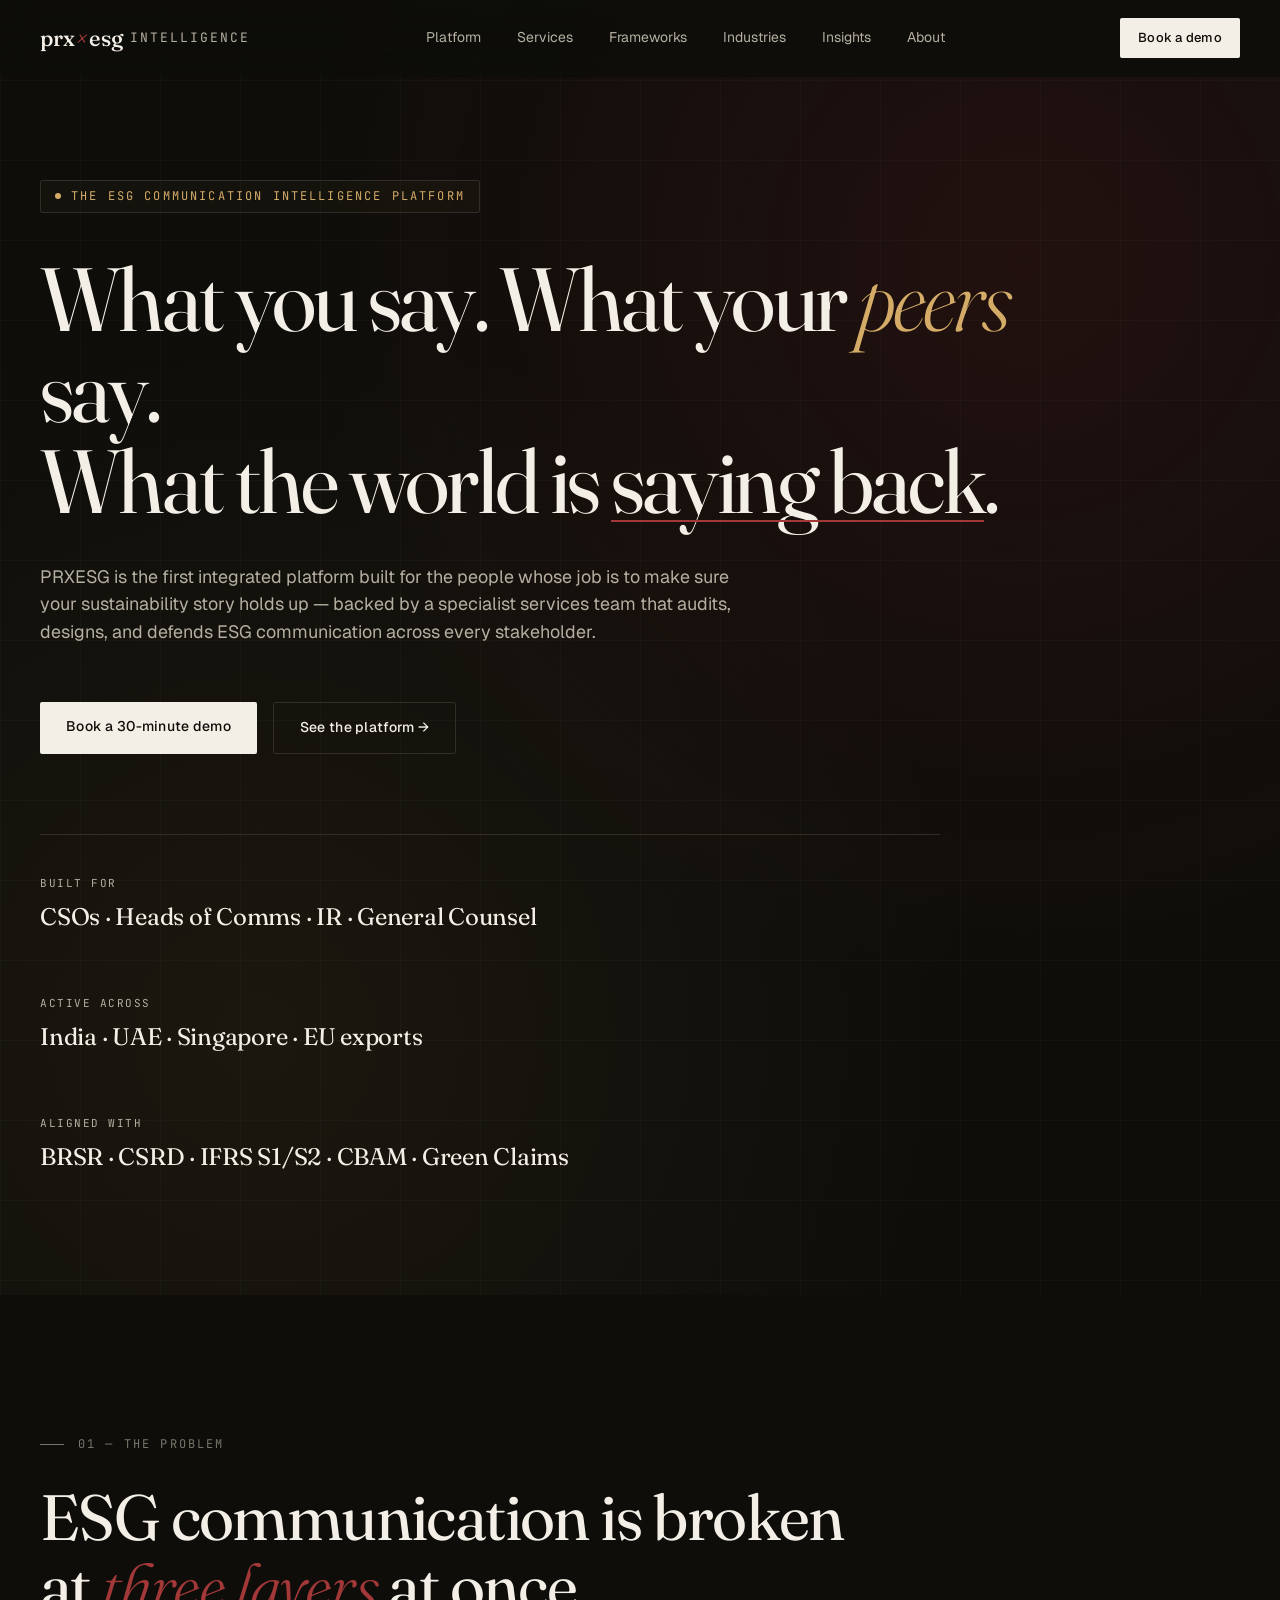
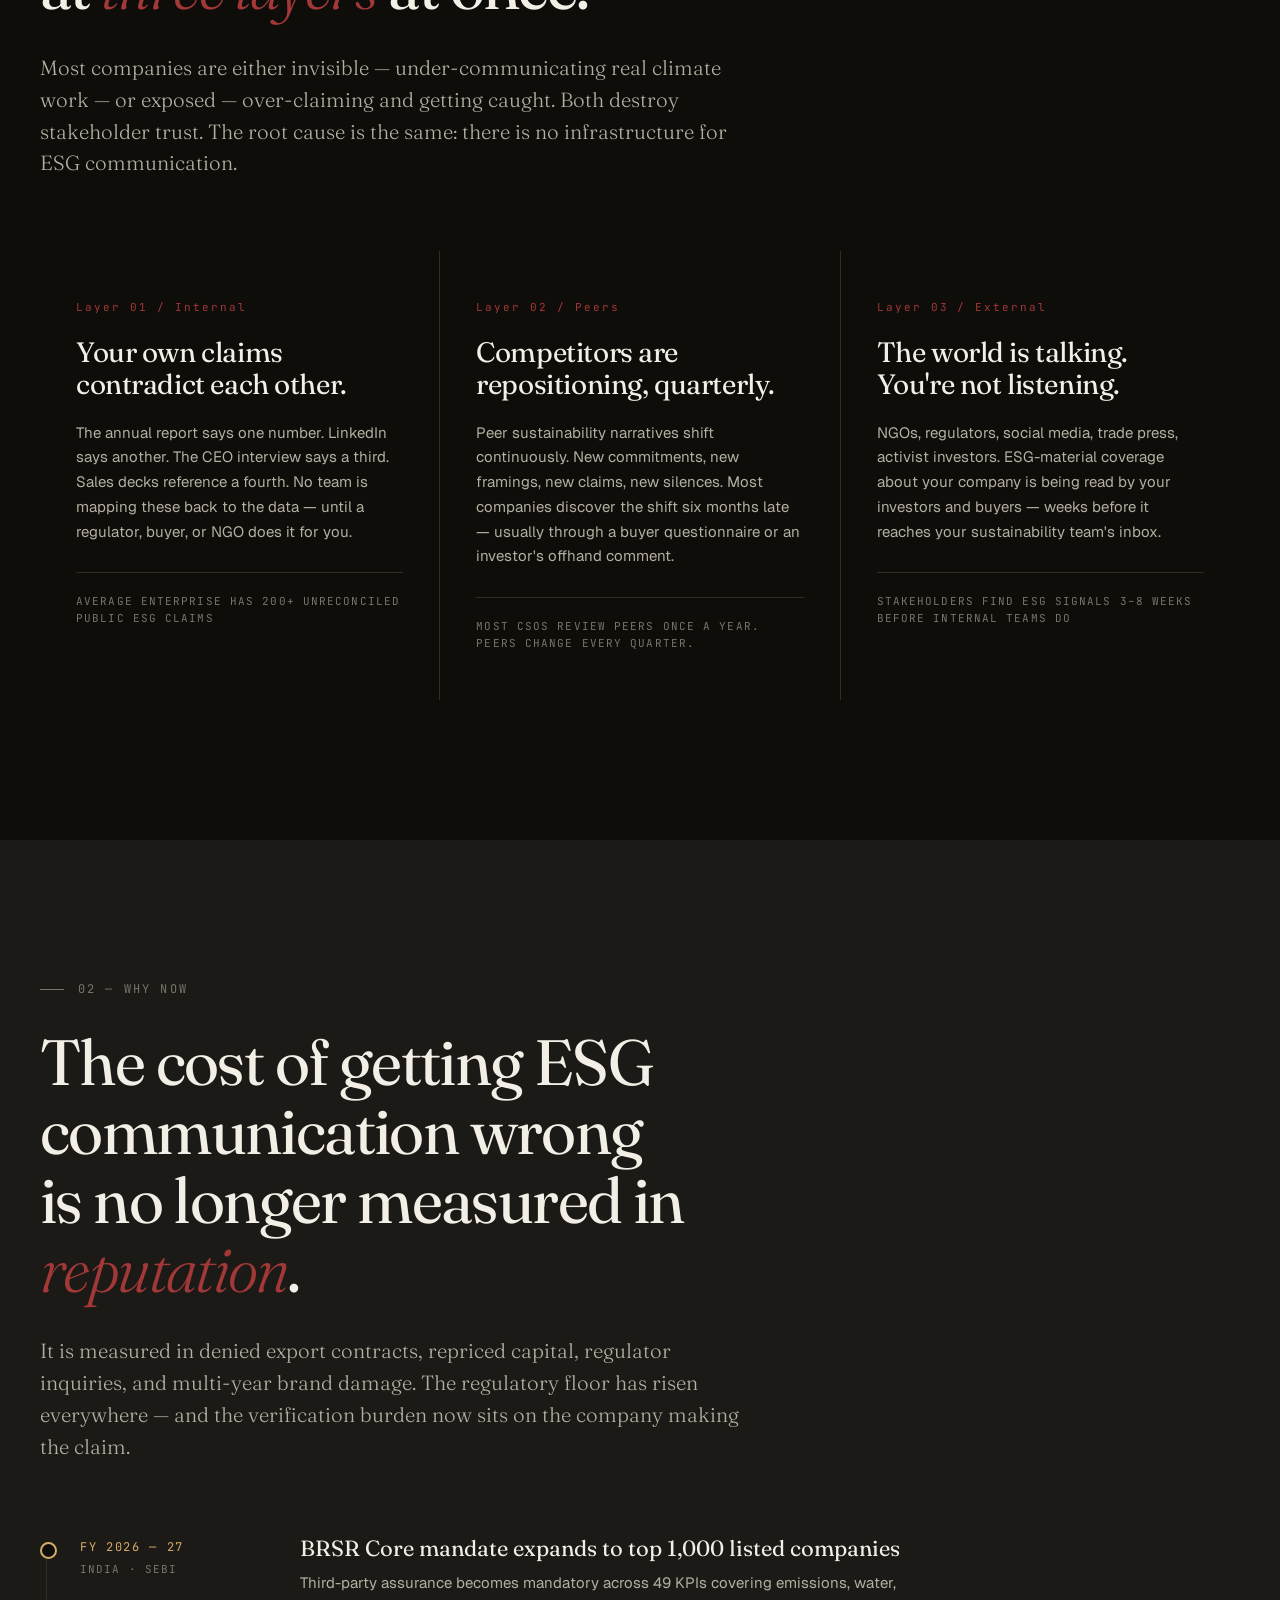
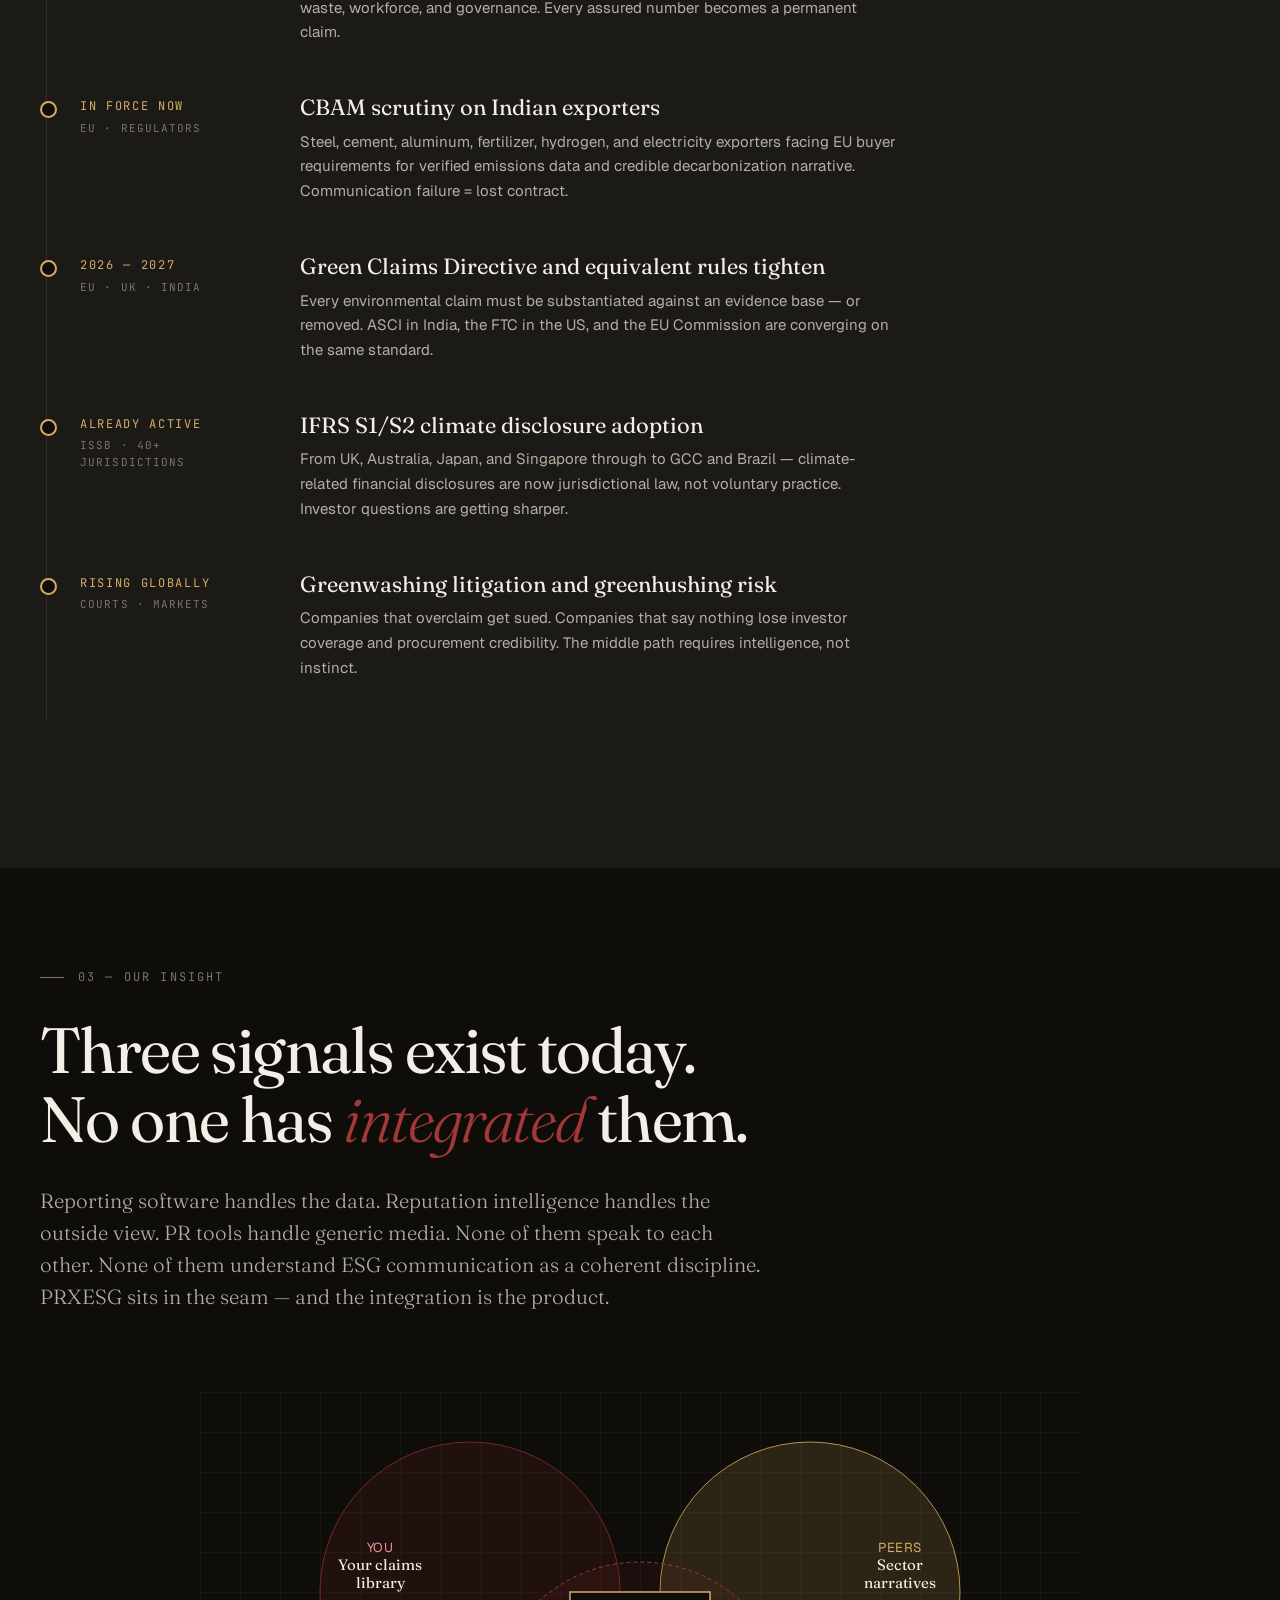
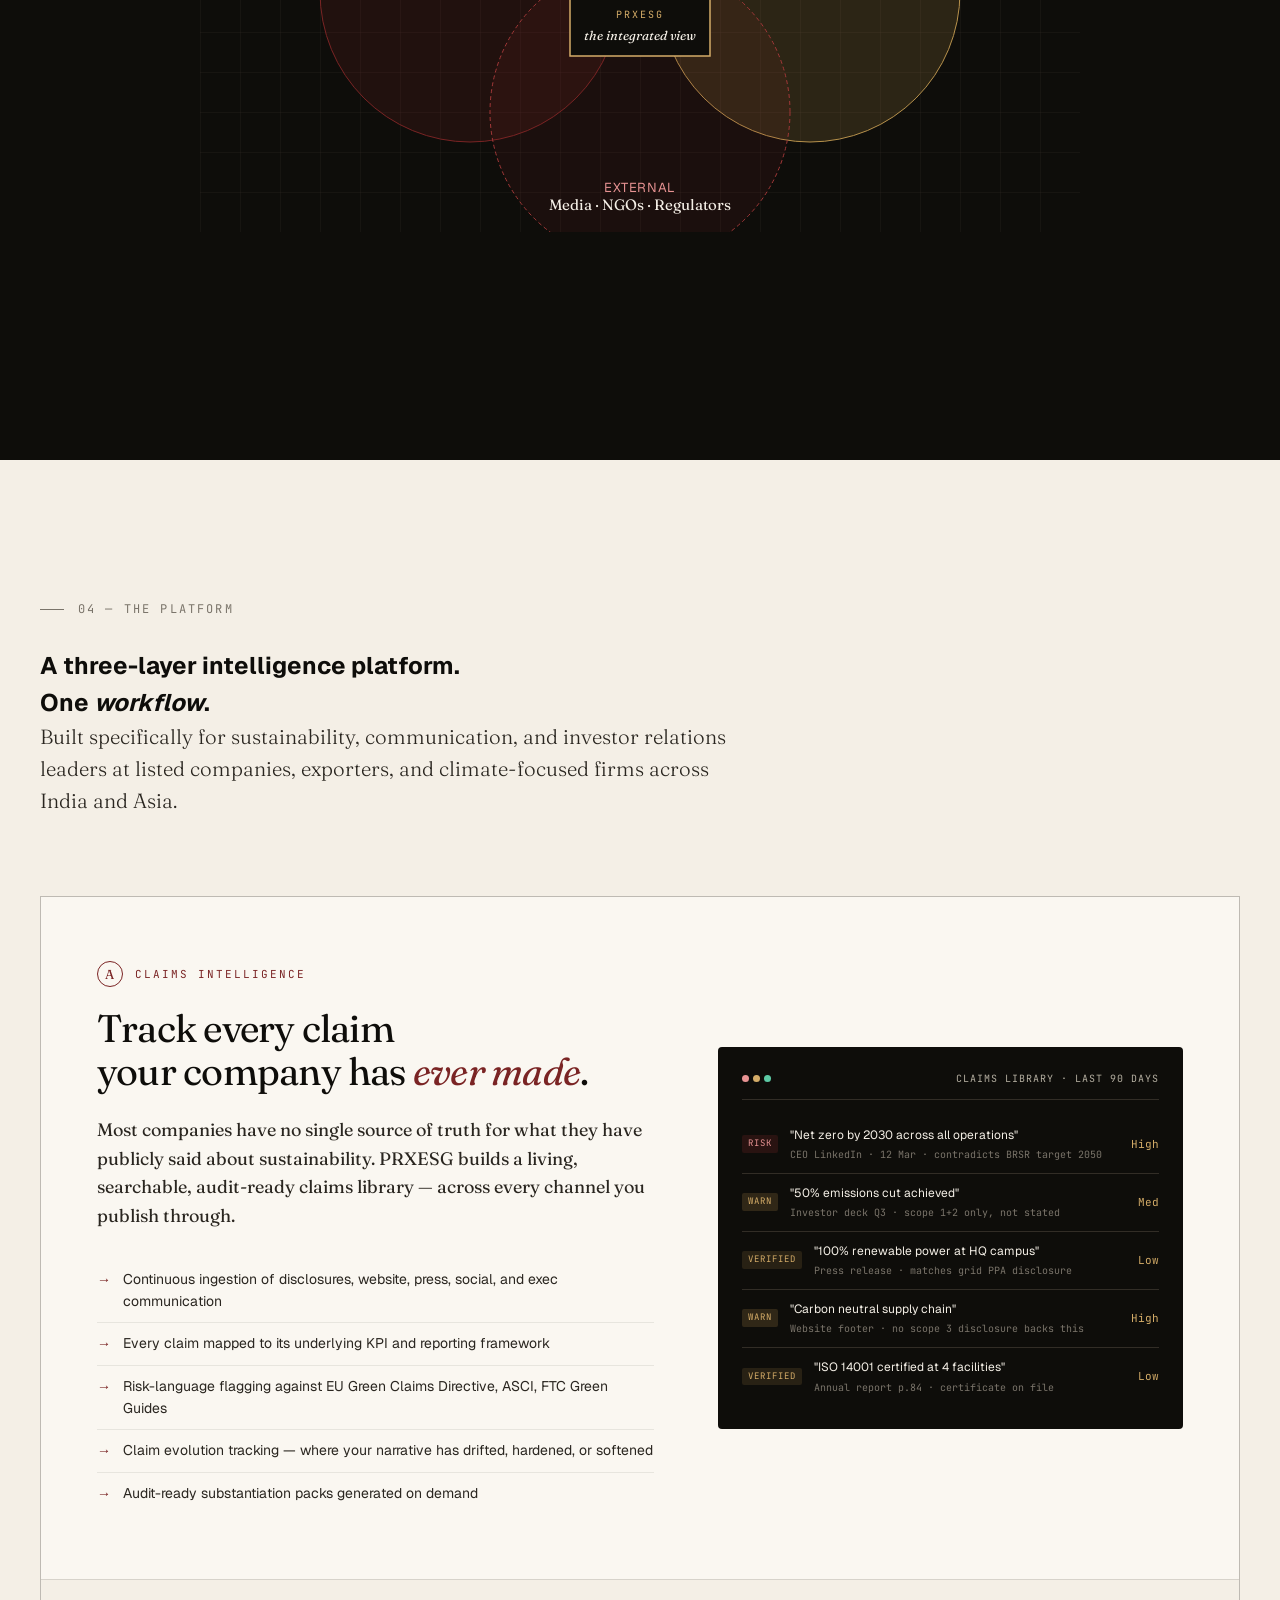
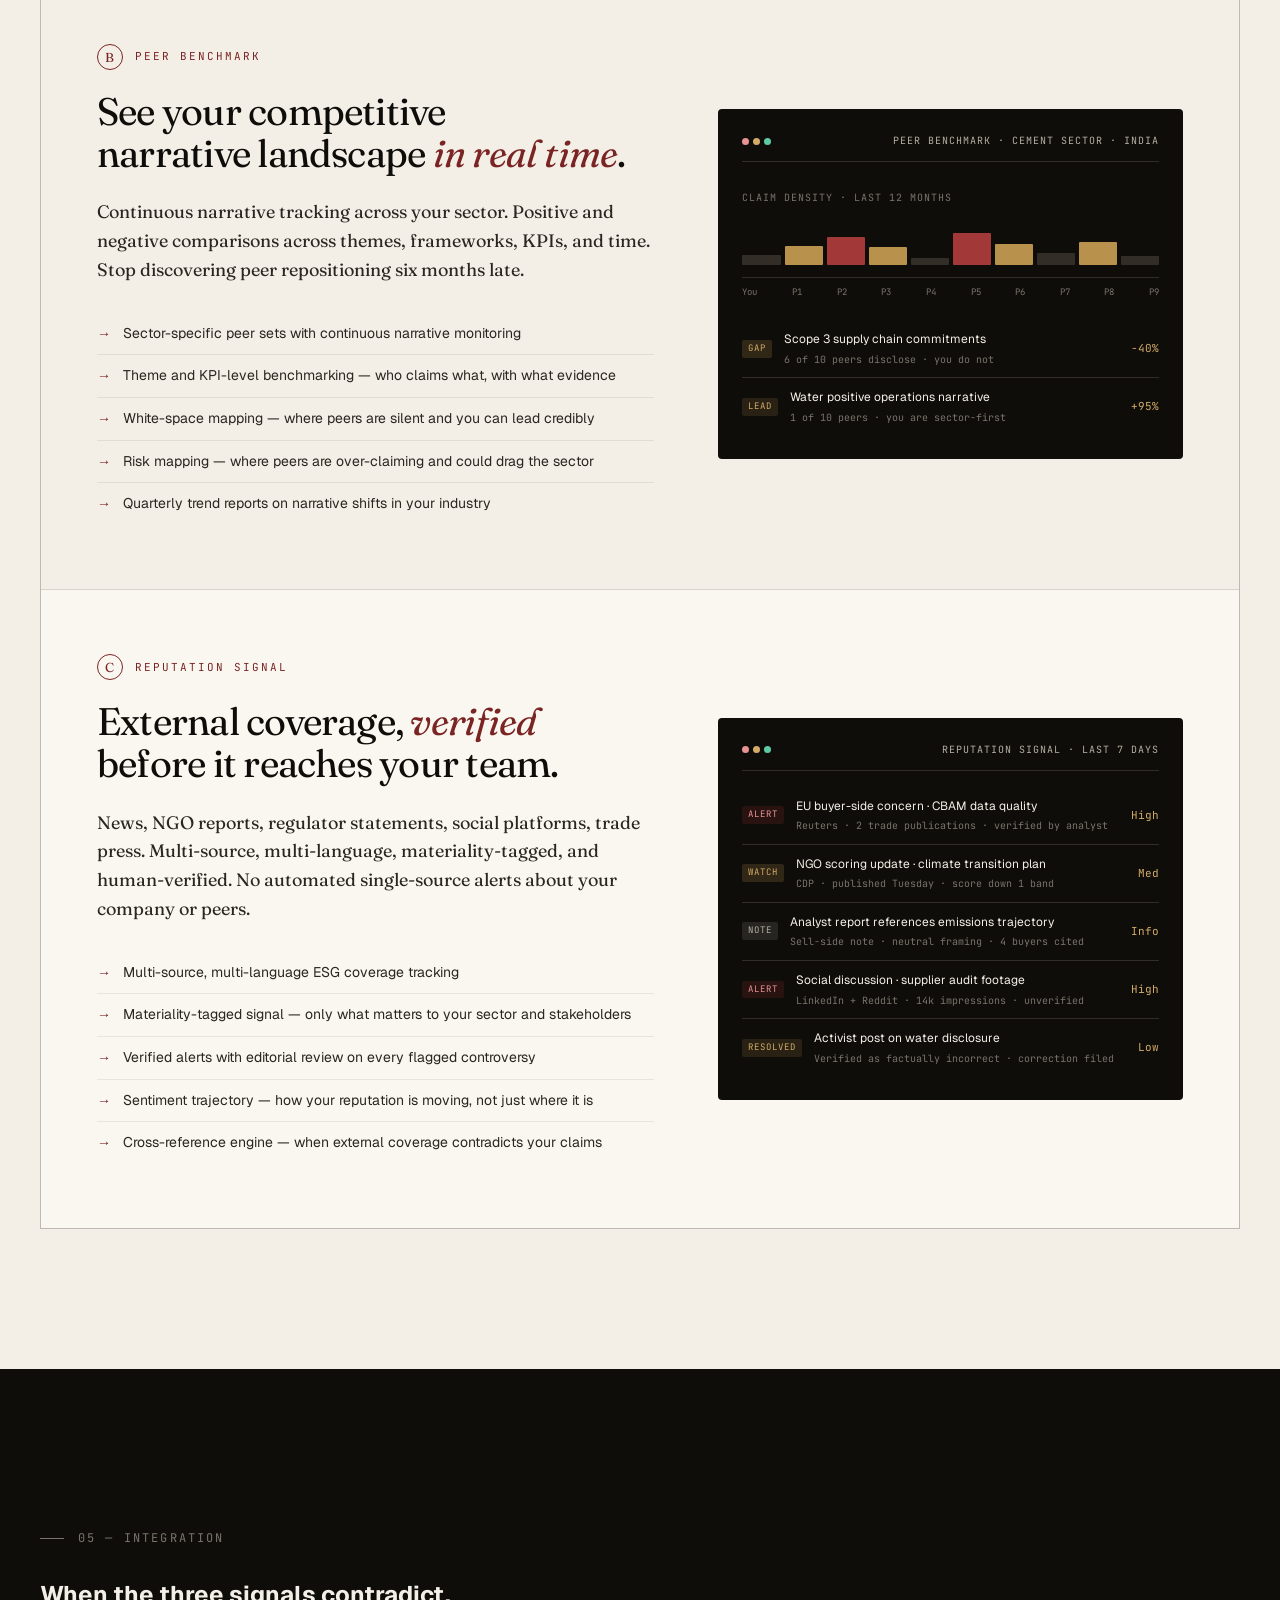
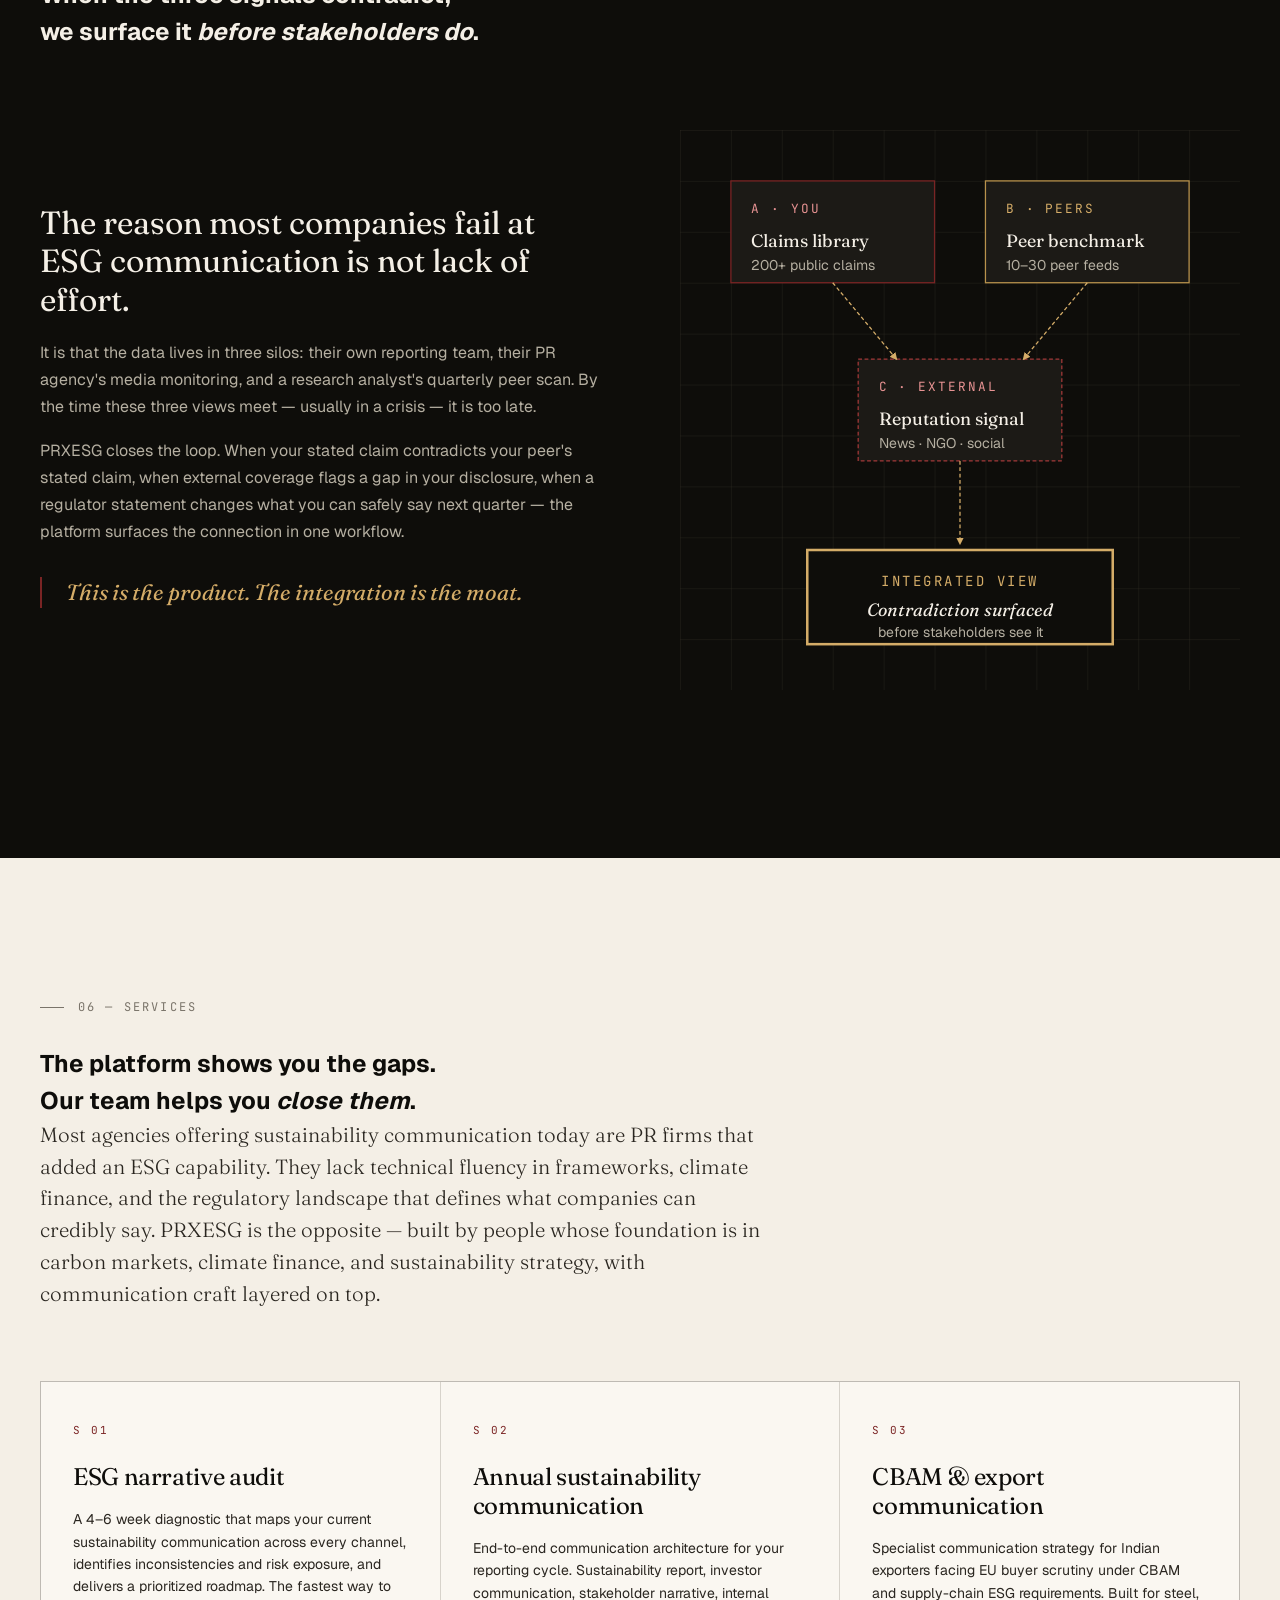
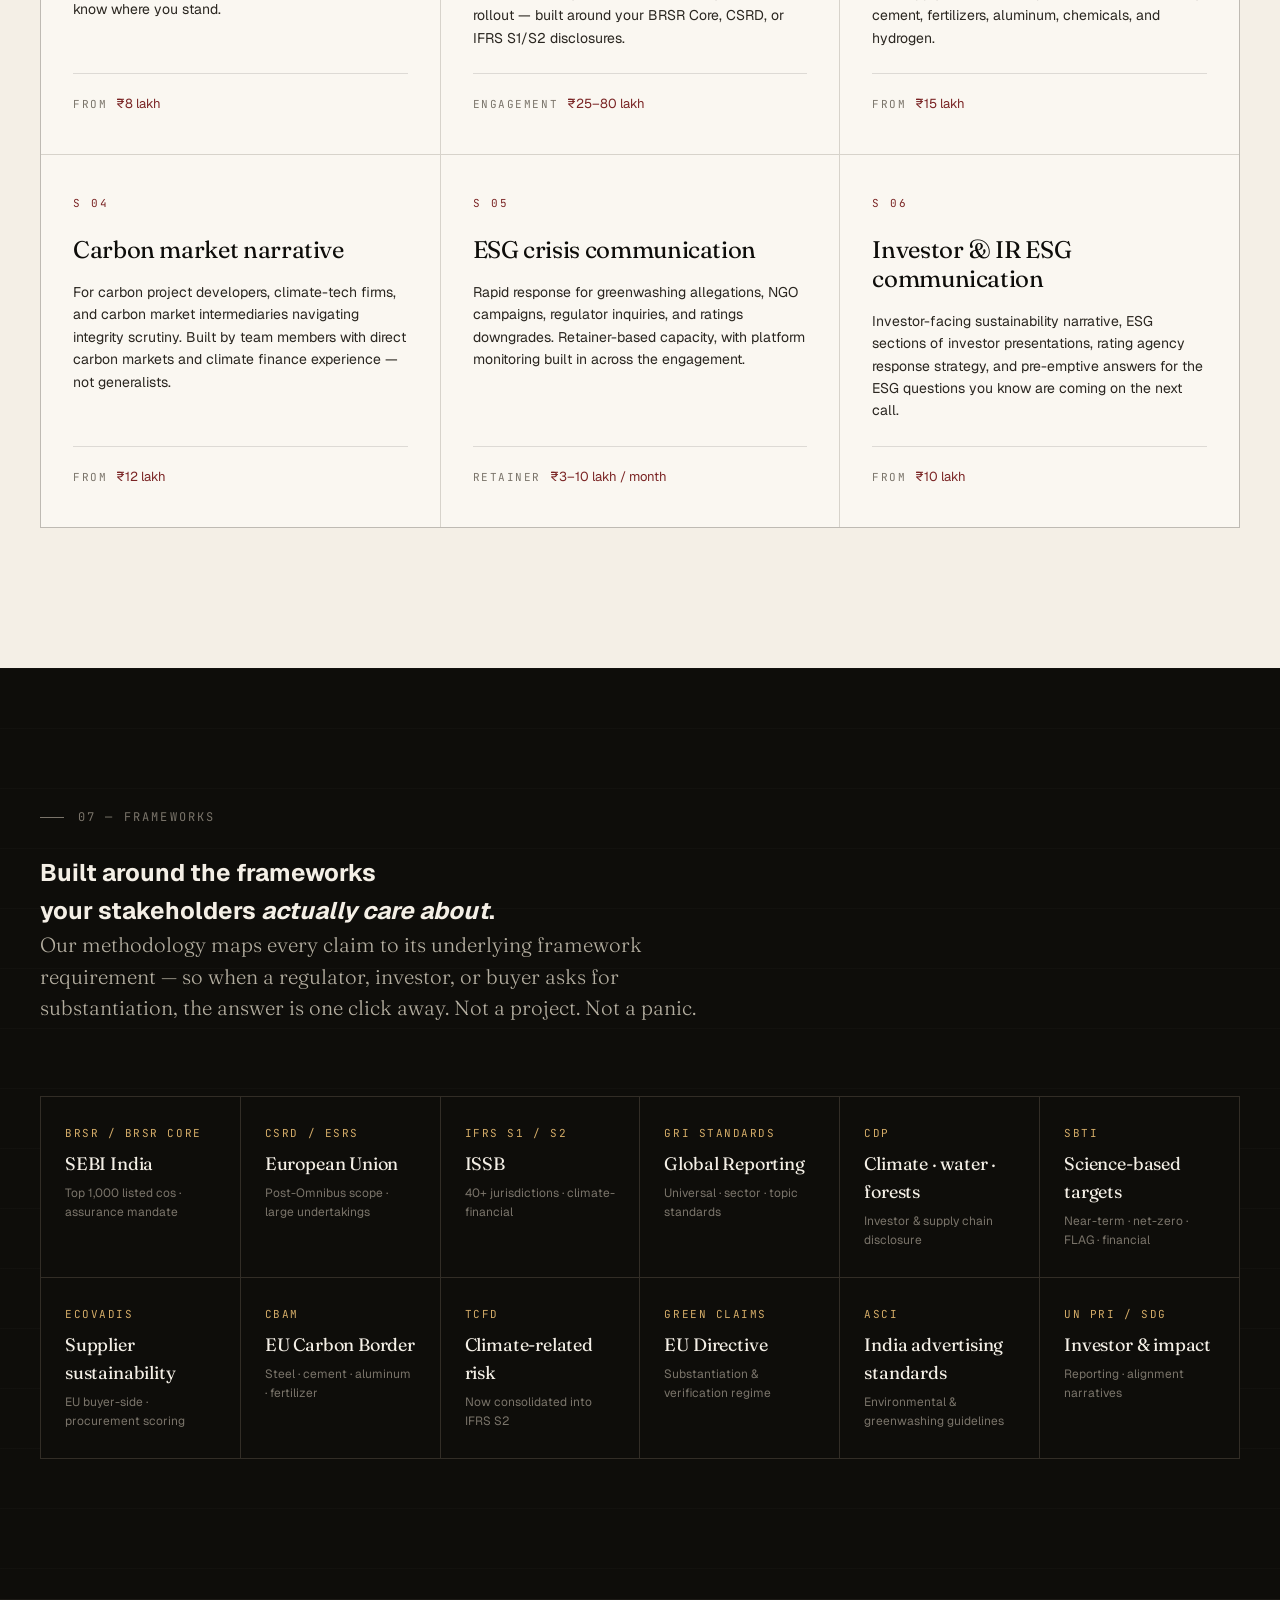
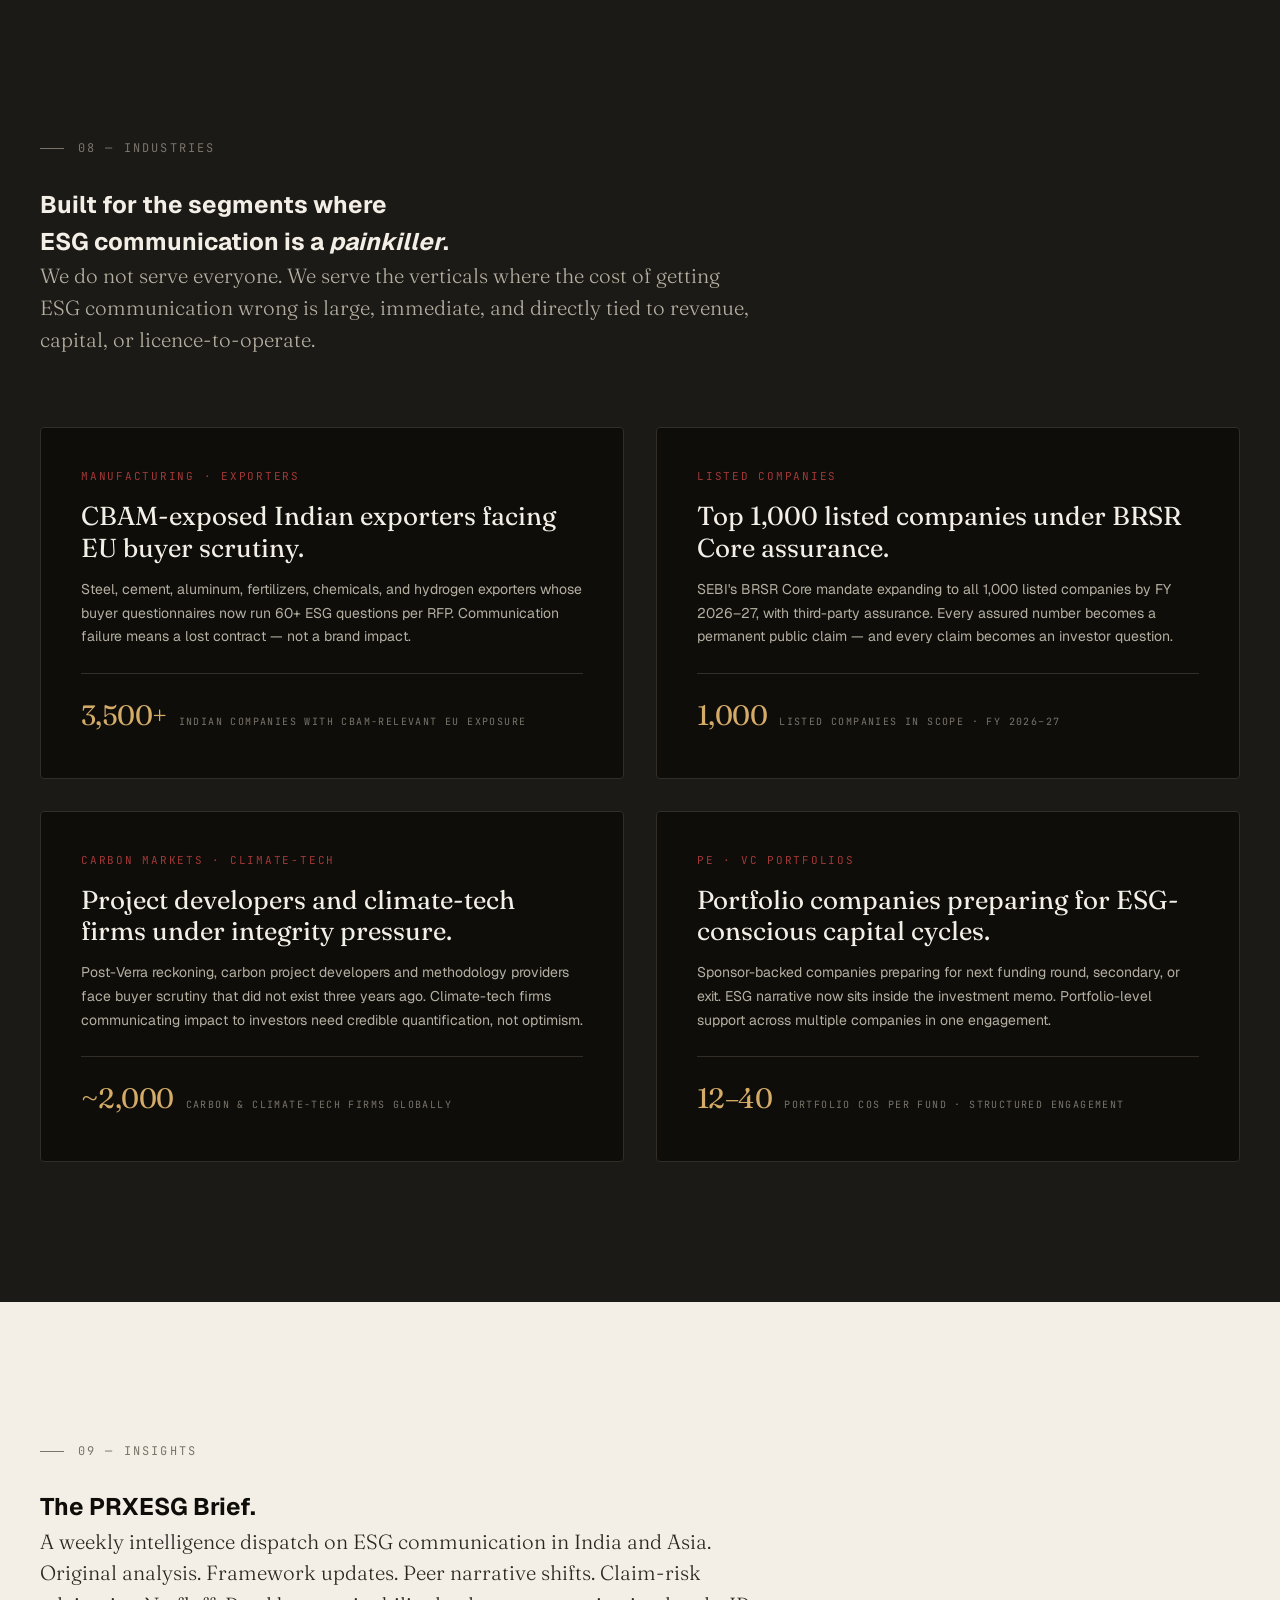
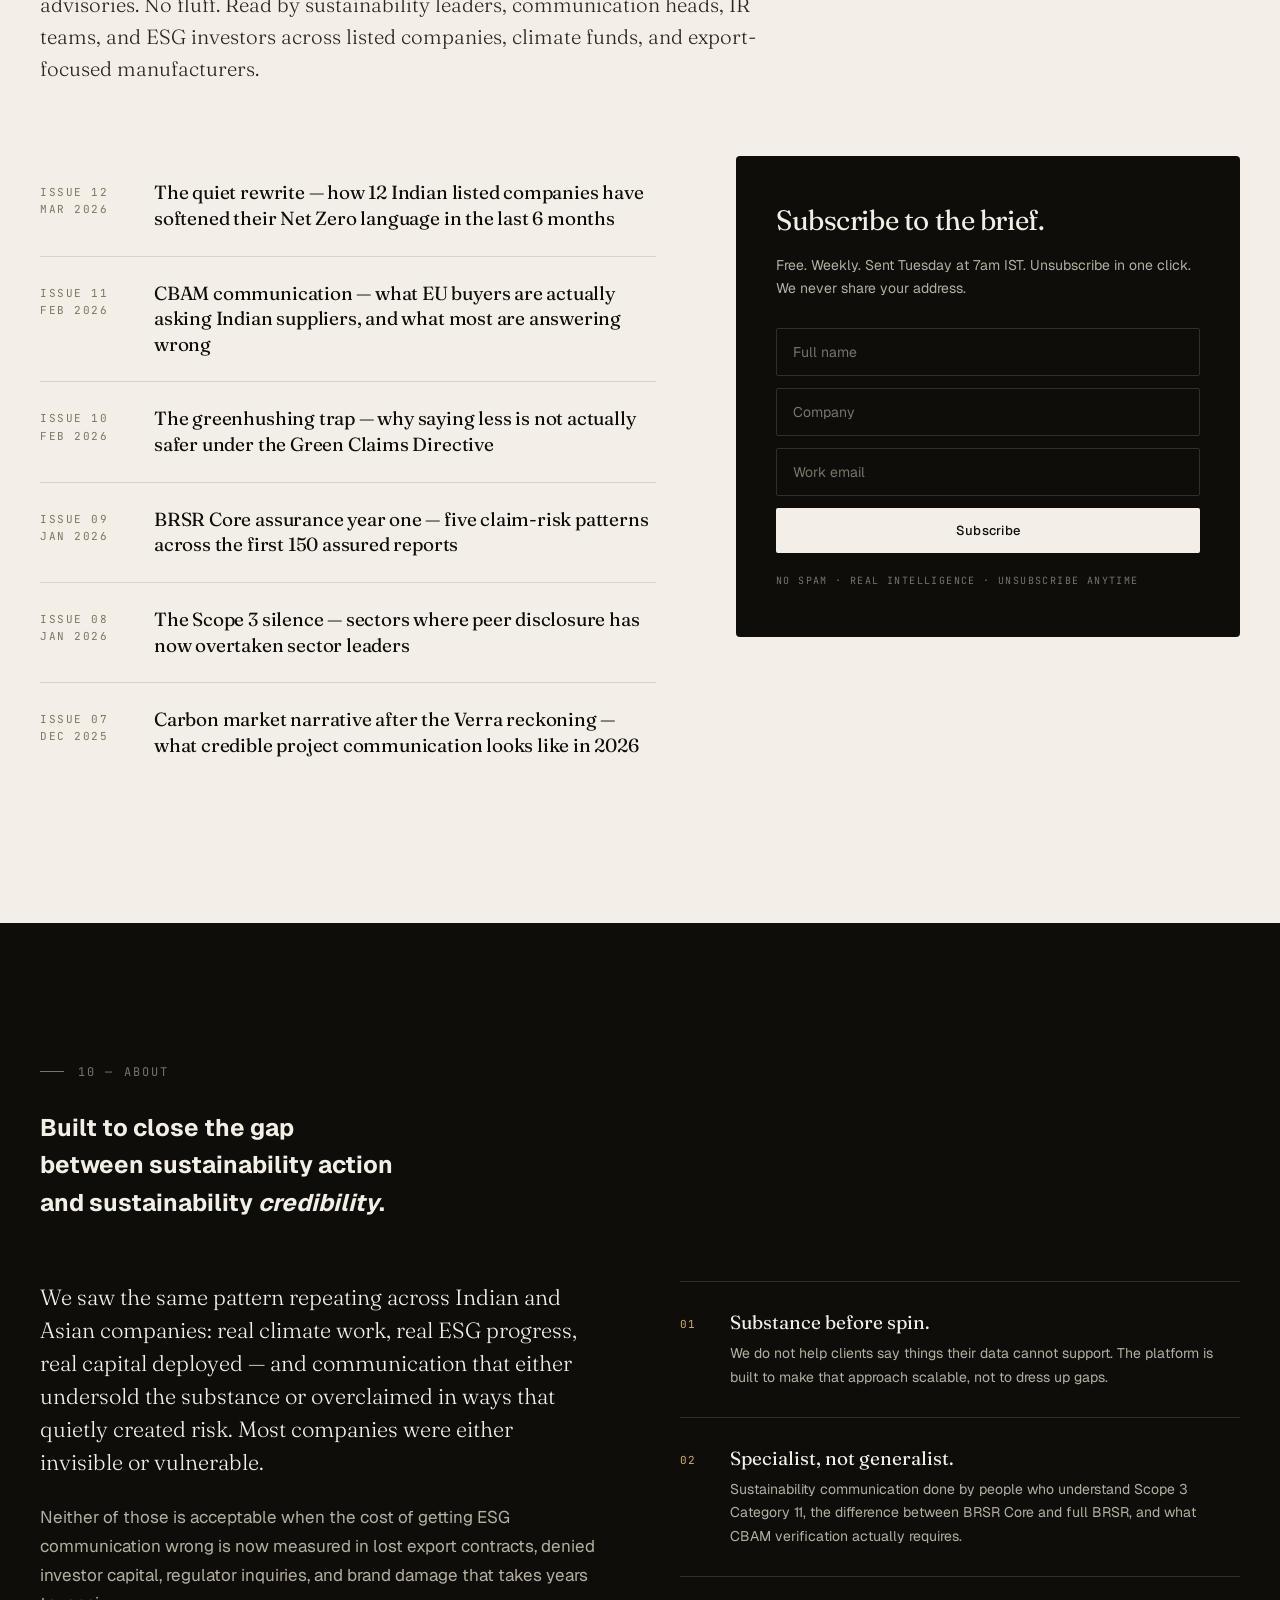
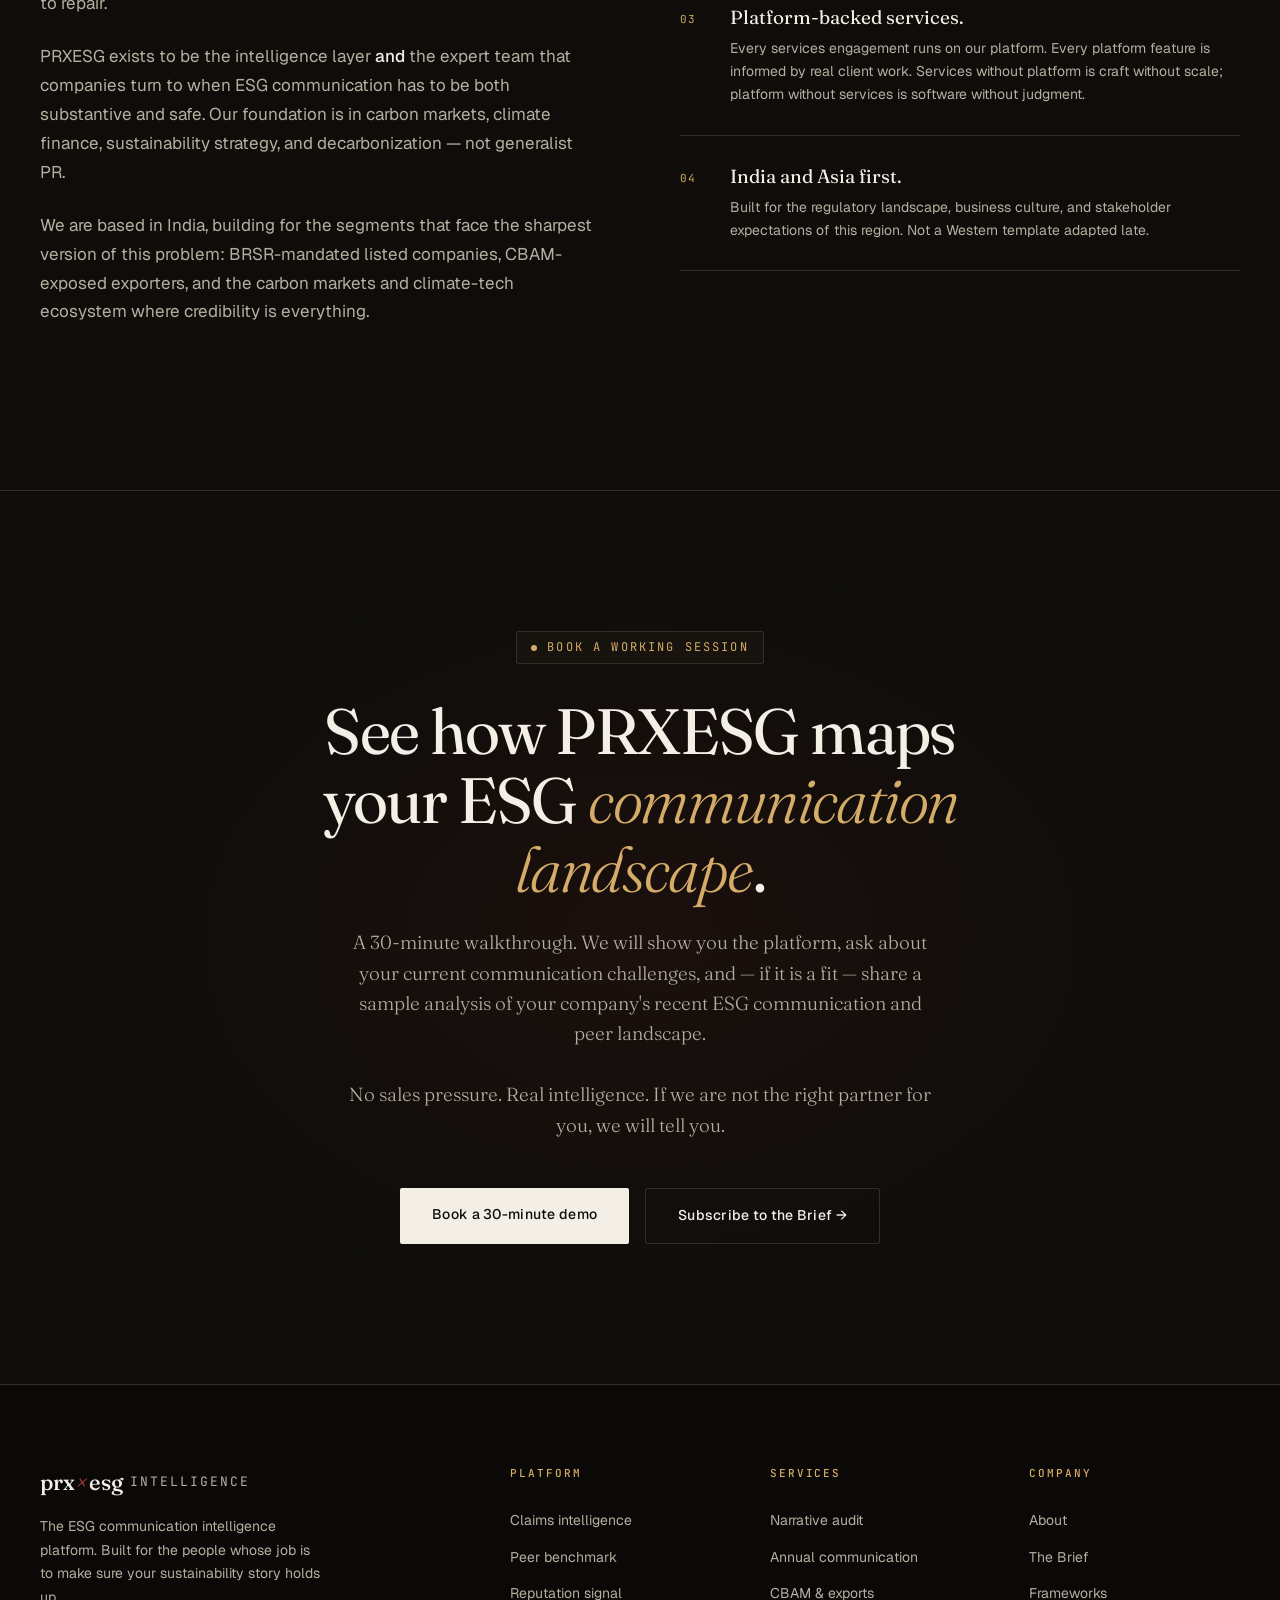
==== index.html @ 4b9e6fef "Add files via upload" ====
<!DOCTYPE html>
<html lang="en">
<head>
<meta charset="UTF-8" />
<meta name="viewport" content="width=device-width, initial-scale=1.0" />
<title>PRXESG — The ESG Communication Intelligence Platform</title>
<meta name="description" content="PRXESG is the first integrated ESG communication intelligence platform. Track what your company says, what your peers say, and what the world says back — backed by a specialist services team." />
<link rel="preconnect" href="https://fonts.googleapis.com">
<link rel="preconnect" href="https://fonts.gstatic.com" crossorigin>
<link href="https://fonts.googleapis.com/css2?family=Fraunces:opsz,wght@9..144,300;9..144,400;9..144,500;9..144,600&family=Geist:wght@300;400;500;600&family=JetBrains+Mono:wght@400;500&display=swap" rel="stylesheet">
<style>
:root {
  --ink: #0E0D0A;
  --ash: #1C1A16;
  --char: #2A2620;
  --rule: #322D26;
  --cream: #F4EFE6;
  --paper: #FAF7F1;
  --smoke: #B5AFA1;
  --mist: #7A746A;
  --claret: #7A2424;
  --claret-2: #A23838;
  --gold: #B8924C;
  --gold-2: #D4AC68;
  --serif: 'Fraunces', Georgia, 'Times New Roman', serif;
  --sans: 'Geist', -apple-system, BlinkMacSystemFont, 'Segoe UI', sans-serif;
  --mono: 'JetBrains Mono', 'Courier New', monospace;
}

* { box-sizing: border-box; margin: 0; padding: 0; }
html { scroll-behavior: smooth; }
body {
  font-family: var(--sans);
  background: var(--ink);
  color: var(--cream);
  line-height: 1.55;
  font-size: 16px;
  -webkit-font-smoothing: antialiased;
  -moz-osx-font-smoothing: grayscale;
  overflow-x: hidden;
}

a { color: inherit; text-decoration: none; }
button { font-family: inherit; cursor: pointer; border: none; background: none; color: inherit; }

::selection { background: var(--claret); color: var(--cream); }

/* ============ Top Bar ============ */
.topbar {
  position: fixed; top: 0; left: 0; right: 0; z-index: 100;
  padding: 18px 40px;
  display: flex; align-items: center; justify-content: space-between;
  background: rgba(14, 13, 10, 0.85);
  backdrop-filter: blur(20px);
  -webkit-backdrop-filter: blur(20px);
  border-bottom: 1px solid transparent;
  transition: border-color 0.4s ease;
}
.topbar.scrolled { border-bottom-color: var(--rule); }
.logo {
  font-family: var(--serif);
  font-size: 22px;
  font-weight: 500;
  letter-spacing: -0.01em;
  display: flex; align-items: center; gap: 2px;
}
.logo .x { color: var(--claret-2); font-style: italic; }
.logo .esg { font-family: var(--mono); font-size: 13px; letter-spacing: 0.15em; text-transform: uppercase; margin-left: 6px; align-self: center; color: var(--smoke); font-weight: 400; }
.nav {
  display: flex; gap: 36px;
  font-size: 14px;
  color: var(--smoke);
}
.nav a { transition: color 0.2s; }
.nav a:hover { color: var(--cream); }
.cta-btn {
  font-size: 13px;
  letter-spacing: 0.02em;
  padding: 10px 18px;
  background: var(--cream);
  color: var(--ink);
  border-radius: 2px;
  transition: background 0.2s, transform 0.2s;
  font-weight: 500;
}
.cta-btn:hover { background: var(--gold-2); }
.cta-btn.ghost { background: transparent; color: var(--cream); border: 1px solid var(--rule); }
.cta-btn.ghost:hover { background: var(--cream); color: var(--ink); border-color: var(--cream); }

@media (max-width: 880px) {
  .topbar { padding: 14px 20px; }
  .nav { display: none; }
}

/* ============ Hero ============ */
.hero {
  min-height: 100vh;
  padding: 180px 40px 120px;
  display: flex; flex-direction: column; justify-content: center;
  position: relative;
  background: var(--ink);
  background-image:
    radial-gradient(ellipse at 80% 20%, rgba(122, 36, 36, 0.18) 0%, transparent 50%),
    radial-gradient(ellipse at 20% 80%, rgba(184, 146, 76, 0.08) 0%, transparent 50%);
}
.hero-grid-overlay {
  position: absolute; inset: 0;
  background-image:
    linear-gradient(rgba(244, 239, 230, 0.025) 1px, transparent 1px),
    linear-gradient(90deg, rgba(244, 239, 230, 0.025) 1px, transparent 1px);
  background-size: 80px 80px;
  pointer-events: none;
}
.hero-inner {
  max-width: 1280px; margin: 0 auto; width: 100%;
  position: relative; z-index: 2;
}
.eyebrow {
  display: inline-flex; align-items: center; gap: 10px;
  font-family: var(--mono);
  font-size: 12px;
  letter-spacing: 0.18em;
  text-transform: uppercase;
  color: var(--gold-2);
  margin-bottom: 40px;
  padding: 6px 14px;
  border: 1px solid var(--rule);
  border-radius: 2px;
  background: rgba(184, 146, 76, 0.04);
}
.eyebrow .pulse {
  width: 6px; height: 6px; border-radius: 50%; background: var(--gold-2);
  animation: pulse 2s infinite;
}
@keyframes pulse {
  0%, 100% { opacity: 1; box-shadow: 0 0 0 0 rgba(212, 172, 104, 0.6); }
  50% { opacity: 0.6; box-shadow: 0 0 0 8px rgba(212, 172, 104, 0); }
}
.hero h1 {
  font-family: var(--serif);
  font-size: clamp(48px, 7vw, 96px);
  font-weight: 400;
  line-height: 1.02;
  letter-spacing: -0.03em;
  margin-bottom: 36px;
  max-width: 1100px;
}
.hero h1 em {
  font-style: italic;
  font-weight: 300;
  color: var(--gold-2);
}
.hero h1 .underline {
  position: relative;
  display: inline-block;
}
.hero h1 .underline::after {
  content: '';
  position: absolute; left: 0; right: 0; bottom: 0.05em;
  height: 2px;
  background: var(--claret-2);
}
.hero-sub {
  font-size: clamp(17px, 1.4vw, 21px);
  line-height: 1.55;
  color: var(--smoke);
  max-width: 720px;
  margin-bottom: 56px;
  font-weight: 400;
}
.hero-actions {
  display: flex; gap: 16px; flex-wrap: wrap;
  margin-bottom: 80px;
}
.hero-actions .cta-btn {
  font-size: 14px;
  padding: 14px 26px;
}
.hero-actions .cta-btn.primary {
  background: var(--cream);
  color: var(--ink);
}
.hero-actions .cta-btn.secondary {
  background: transparent;
  border: 1px solid var(--rule);
  color: var(--cream);
}
.hero-actions .cta-btn.secondary:hover {
  border-color: var(--cream);
  background: rgba(244, 239, 230, 0.04);
}
.hero-meta {
  display: flex; gap: 60px; flex-wrap: wrap;
  padding-top: 40px;
  border-top: 1px solid var(--rule);
  max-width: 900px;
}
.hero-meta div {
  font-family: var(--mono);
  font-size: 11px;
  letter-spacing: 0.14em;
  text-transform: uppercase;
  color: var(--smoke);
}
.hero-meta div span {
  display: block;
  font-family: var(--serif);
  font-size: 24px;
  letter-spacing: -0.01em;
  color: var(--cream);
  text-transform: none;
  margin-top: 6px;
  font-weight: 400;
}

@media (max-width: 720px) {
  .hero { padding: 140px 20px 80px; }
  .hero-meta { gap: 32px; }
}

/* ============ Section base ============ */
section { position: relative; }
.section {
  padding: 140px 40px;
  position: relative;
}
.section-inner {
  max-width: 1280px; margin: 0 auto;
}
.section.cream { background: var(--cream); color: var(--ink); }
.section.cream .smoke { color: var(--mist); }
.section.cream .rule { border-color: rgba(14, 13, 10, 0.12); }

.section-label {
  font-family: var(--mono);
  font-size: 12px;
  letter-spacing: 0.18em;
  text-transform: uppercase;
  color: var(--mist);
  margin-bottom: 28px;
  display: flex; align-items: center; gap: 14px;
}
.section-label::before {
  content: '';
  width: 24px; height: 1px;
  background: var(--mist);
}
.section.cream .section-label { color: var(--mist); }

.section h2 {
  font-family: var(--serif);
  font-size: clamp(36px, 5vw, 64px);
  font-weight: 400;
  line-height: 1.08;
  letter-spacing: -0.025em;
  margin-bottom: 32px;
  max-width: 900px;
}
.section h2 em { font-style: italic; color: var(--claret-2); font-weight: 300; }
.section.cream h2 em { color: var(--claret); }
.section-lede {
  font-family: var(--serif);
  font-size: clamp(19px, 1.6vw, 24px);
  line-height: 1.55;
  color: var(--smoke);
  max-width: 720px;
  margin-bottom: 72px;
  font-weight: 300;
}
.section.cream .section-lede { color: var(--char); }

/* ============ Problem section ============ */
.problem-grid {
  display: grid;
  grid-template-columns: repeat(3, 1fr);
  gap: 1px;
  background: var(--rule);
  margin-top: 40px;
}
.problem-cell {
  background: var(--ink);
  padding: 48px 36px;
  position: relative;
  transition: background 0.3s;
}
.problem-cell:hover { background: var(--ash); }
.problem-num {
  font-family: var(--mono);
  font-size: 11px;
  letter-spacing: 0.18em;
  color: var(--claret-2);
  margin-bottom: 20px;
}
.problem-cell h3 {
  font-family: var(--serif);
  font-size: 28px;
  font-weight: 400;
  line-height: 1.15;
  letter-spacing: -0.015em;
  margin-bottom: 20px;
  color: var(--cream);
}
.problem-cell p {
  color: var(--smoke);
  font-size: 15px;
  line-height: 1.65;
}
.problem-stat {
  margin-top: 28px;
  padding-top: 20px;
  border-top: 1px solid var(--rule);
  font-family: var(--mono);
  font-size: 11px;
  letter-spacing: 0.1em;
  text-transform: uppercase;
  color: var(--mist);
}

@media (max-width: 900px) {
  .problem-grid { grid-template-columns: 1fr; }
}

/* ============ Why Now — timeline ============ */
.why-now {
  background: var(--ash);
}
.timeline {
  position: relative;
  margin-top: 60px;
  padding-left: 40px;
}
.timeline::before {
  content: '';
  position: absolute; left: 6px; top: 8px; bottom: 8px;
  width: 1px; background: var(--rule);
}
.timeline-item {
  position: relative;
  padding-bottom: 48px;
  display: grid;
  grid-template-columns: 180px 1fr;
  gap: 40px;
  align-items: start;
}
.timeline-item::before {
  content: '';
  position: absolute; left: -40px; top: 8px;
  width: 13px; height: 13px;
  border-radius: 50%; background: var(--ink);
  border: 2px solid var(--gold-2);
}
.timeline-item:hover::before { background: var(--gold-2); }
.timeline-when {
  font-family: var(--mono);
  font-size: 12px;
  letter-spacing: 0.14em;
  text-transform: uppercase;
  color: var(--gold-2);
  padding-top: 4px;
}
.timeline-when small {
  display: block;
  color: var(--mist);
  font-size: 11px;
  margin-top: 4px;
  letter-spacing: 0.1em;
}
.timeline-what h4 {
  font-family: var(--serif);
  font-size: 22px;
  font-weight: 400;
  line-height: 1.3;
  margin-bottom: 8px;
  color: var(--cream);
}
.timeline-what p {
  color: var(--smoke);
  font-size: 15px;
  line-height: 1.65;
  max-width: 600px;
}
@media (max-width: 720px) {
  .timeline-item { grid-template-columns: 1fr; gap: 8px; }
}

/* ============ Insight / Positioning ============ */
.positioning {
  padding-top: 100px;
}
.positioning-diagram {
  margin: 80px auto;
  max-width: 880px;
  position: relative;
}

/* ============ Platform section ============ */
.platform {
  background: var(--cream);
  color: var(--ink);
  padding: 140px 40px;
}
.platform-layers {
  display: grid;
  grid-template-columns: 1fr;
  gap: 1px;
  background: rgba(14, 13, 10, 0.12);
  margin-top: 80px;
  border: 1px solid rgba(14, 13, 10, 0.12);
}
.platform-layer {
  background: var(--paper);
  padding: 64px 56px;
  display: grid;
  grid-template-columns: 1.2fr 1fr;
  gap: 64px;
  align-items: center;
}
.platform-layer:nth-child(even) {
  background: var(--cream);
}
.layer-tag {
  font-family: var(--mono);
  font-size: 11px;
  letter-spacing: 0.18em;
  text-transform: uppercase;
  color: var(--claret);
  margin-bottom: 20px;
  display: flex; align-items: center; gap: 12px;
}
.layer-num {
  font-family: var(--serif);
  font-size: 13px;
  border: 1px solid var(--claret);
  border-radius: 50%;
  width: 26px; height: 26px;
  display: flex; align-items: center; justify-content: center;
  color: var(--claret);
}
.platform-layer h3 {
  font-family: var(--serif);
  font-size: clamp(28px, 3vw, 40px);
  font-weight: 400;
  letter-spacing: -0.02em;
  line-height: 1.1;
  margin-bottom: 24px;
  color: var(--ink);
}
.platform-layer h3 em { font-style: italic; color: var(--claret); }
.platform-layer p.lede {
  font-family: var(--serif);
  font-size: 18px;
  line-height: 1.6;
  color: var(--char);
  margin-bottom: 28px;
  font-weight: 400;
}
.feature-list { list-style: none; }
.feature-list li {
  padding: 10px 0;
  font-size: 14px;
  color: var(--char);
  border-bottom: 1px solid rgba(14, 13, 10, 0.08);
  display: flex; align-items: start; gap: 12px;
  line-height: 1.55;
}
.feature-list li:last-child { border-bottom: none; }
.feature-list li::before {
  content: '→';
  color: var(--claret);
  font-family: var(--serif);
  flex-shrink: 0;
}
.layer-visual {
  background: var(--ink);
  padding: 24px;
  border-radius: 4px;
  position: relative;
  min-height: 320px;
  overflow: hidden;
}
@media (max-width: 900px) {
  .platform-layer { grid-template-columns: 1fr; padding: 48px 28px; gap: 40px; }
}

/* ============ Mock dashboard styles ============ */
.mock {
  font-family: var(--mono);
  font-size: 11px;
  color: var(--cream);
}
.mock-head {
  display: flex; align-items: center; justify-content: space-between;
  padding-bottom: 12px;
  border-bottom: 1px solid var(--rule);
  margin-bottom: 16px;
}
.mock-dot { width: 7px; height: 7px; border-radius: 50%; }
.mock-dots { display: flex; gap: 4px; }
.mock-title { color: var(--smoke); letter-spacing: 0.1em; font-size: 10px; text-transform: uppercase; }
.mock-row {
  padding: 10px 0;
  border-bottom: 1px solid var(--rule);
  display: grid;
  grid-template-columns: auto 1fr auto;
  gap: 12px;
  align-items: center;
}
.mock-row:last-child { border-bottom: none; }
.mock-tag {
  font-size: 9px;
  padding: 2px 6px;
  border-radius: 2px;
  letter-spacing: 0.1em;
  text-transform: uppercase;
}
.tag-ok { background: rgba(184, 146, 76, 0.15); color: var(--gold-2); }
.tag-risk { background: rgba(122, 36, 36, 0.25); color: #E89393; }
.tag-warn { background: rgba(184, 146, 76, 0.2); color: var(--gold-2); }
.tag-flat { background: rgba(181, 175, 161, 0.15); color: var(--smoke); }
.mock-claim {
  font-family: var(--sans);
  font-size: 12px;
  color: var(--cream);
  font-weight: 400;
}
.mock-meta {
  font-size: 10px;
  color: var(--mist);
  margin-top: 3px;
}
.mock-pct { font-family: var(--mono); font-size: 11px; color: var(--gold-2); }
.mock-bars { display: flex; align-items: end; gap: 4px; height: 60px; padding: 12px 0; }
.mock-bar { flex: 1; background: var(--rule); border-radius: 1px; position: relative; }
.mock-bar.high { background: var(--claret-2); }
.mock-bar.mid { background: var(--gold); }
.mock-bar.low { background: var(--rule); }
.mock-axis {
  display: flex; justify-content: space-between;
  font-size: 9px; color: var(--mist); padding-top: 8px;
  border-top: 1px solid var(--rule);
}

/* ============ Integration / Loop ============ */
.loop {
  background: var(--ink);
  padding: 160px 40px;
}
.loop-grid {
  display: grid;
  grid-template-columns: 1fr 1fr;
  gap: 80px;
  align-items: center;
  margin-top: 80px;
}
.loop-text h3 {
  font-family: var(--serif);
  font-size: 32px;
  font-weight: 400;
  line-height: 1.2;
  margin-bottom: 20px;
  color: var(--cream);
}
.loop-text p {
  font-size: 16px;
  color: var(--smoke);
  line-height: 1.7;
  margin-bottom: 16px;
}
.loop-text .pull {
  font-family: var(--serif);
  font-size: 22px;
  line-height: 1.4;
  color: var(--gold-2);
  font-style: italic;
  margin-top: 32px;
  padding-left: 24px;
  border-left: 2px solid var(--claret);
}
@media (max-width: 900px) {
  .loop-grid { grid-template-columns: 1fr; gap: 48px; }
}

/* ============ Services ============ */
.services {
  background: var(--cream);
  color: var(--ink);
  padding: 140px 40px;
}
.services-grid {
  display: grid;
  grid-template-columns: repeat(3, 1fr);
  gap: 1px;
  background: rgba(14, 13, 10, 0.12);
  margin-top: 60px;
  border: 1px solid rgba(14, 13, 10, 0.12);
}
.service-card {
  background: var(--paper);
  padding: 40px 32px;
  min-height: 340px;
  display: flex; flex-direction: column;
  transition: background 0.3s;
  position: relative;
}
.service-card:hover { background: #fff; }
.service-card .num {
  font-family: var(--mono);
  font-size: 11px;
  letter-spacing: 0.18em;
  color: var(--claret);
  margin-bottom: 24px;
}
.service-card h4 {
  font-family: var(--serif);
  font-size: 24px;
  font-weight: 400;
  line-height: 1.2;
  margin-bottom: 16px;
  letter-spacing: -0.015em;
  color: var(--ink);
}
.service-card p {
  font-size: 14px;
  color: var(--char);
  line-height: 1.6;
  flex-grow: 1;
}
.service-card .price {
  margin-top: 24px;
  padding-top: 20px;
  border-top: 1px solid rgba(14, 13, 10, 0.12);
  font-family: var(--mono);
  font-size: 11px;
  letter-spacing: 0.14em;
  text-transform: uppercase;
  color: var(--mist);
}
.service-card .price span {
  color: var(--claret);
  font-family: var(--sans);
  text-transform: none;
  font-size: 13px;
  letter-spacing: 0;
}
@media (max-width: 900px) {
  .services-grid { grid-template-columns: 1fr; }
}

/* ============ Frameworks ============ */
.frameworks {
  background: var(--ink);
  padding: 140px 40px;
  position: relative;
}
.frameworks::before {
  content: '';
  position: absolute; inset: 0;
  background-image:
    linear-gradient(rgba(244, 239, 230, 0.02) 1px, transparent 1px);
  background-size: 60px 60px;
  pointer-events: none;
}
.framework-grid {
  display: grid;
  grid-template-columns: repeat(auto-fit, minmax(180px, 1fr));
  gap: 1px;
  background: var(--rule);
  border: 1px solid var(--rule);
  margin-top: 60px;
  position: relative;
}
.framework-cell {
  background: var(--ink);
  padding: 28px 24px;
  transition: background 0.3s;
}
.framework-cell:hover { background: var(--ash); }
.framework-cell .code {
  font-family: var(--mono);
  font-size: 11px;
  letter-spacing: 0.14em;
  text-transform: uppercase;
  color: var(--gold-2);
  margin-bottom: 8px;
}
.framework-cell .name {
  font-family: var(--serif);
  font-size: 18px;
  font-weight: 400;
  color: var(--cream);
  margin-bottom: 6px;
  letter-spacing: -0.01em;
}
.framework-cell .geo {
  font-size: 12px;
  color: var(--mist);
}

/* ============ Industries ============ */
.industries {
  background: var(--ash);
  padding: 140px 40px;
}
.industry-grid {
  display: grid;
  grid-template-columns: repeat(2, 1fr);
  gap: 32px;
  margin-top: 60px;
}
.industry-card {
  padding: 40px;
  border: 1px solid var(--rule);
  border-radius: 4px;
  background: var(--ink);
  transition: border-color 0.3s, transform 0.3s;
}
.industry-card:hover {
  border-color: var(--gold);
  transform: translateY(-2px);
}
.industry-card .tag {
  font-family: var(--mono);
  font-size: 11px;
  letter-spacing: 0.16em;
  text-transform: uppercase;
  color: var(--claret-2);
  margin-bottom: 16px;
}
.industry-card h4 {
  font-family: var(--serif);
  font-size: 26px;
  font-weight: 400;
  line-height: 1.2;
  margin-bottom: 14px;
  color: var(--cream);
}
.industry-card p {
  font-size: 14px;
  color: var(--smoke);
  line-height: 1.7;
}
.industry-stat {
  margin-top: 24px;
  padding-top: 20px;
  border-top: 1px solid var(--rule);
  display: flex; align-items: baseline; gap: 12px;
}
.industry-stat .n {
  font-family: var(--serif);
  font-size: 28px;
  font-weight: 400;
  color: var(--gold-2);
  letter-spacing: -0.02em;
}
.industry-stat .l {
  font-family: var(--mono);
  font-size: 10px;
  letter-spacing: 0.14em;
  text-transform: uppercase;
  color: var(--mist);
}
@media (max-width: 720px) {
  .industry-grid { grid-template-columns: 1fr; }
}

/* ============ Insights / Newsletter ============ */
.insights {
  background: var(--cream);
  color: var(--ink);
  padding: 140px 40px;
}
.insights-grid {
  display: grid;
  grid-template-columns: 1.1fr 0.9fr;
  gap: 80px;
  margin-top: 60px;
  align-items: start;
}
.insights-list { list-style: none; }
.insights-list li {
  padding: 24px 0;
  border-bottom: 1px solid rgba(14, 13, 10, 0.12);
  display: grid;
  grid-template-columns: 90px 1fr;
  gap: 24px;
  align-items: start;
  cursor: pointer;
  transition: padding-left 0.3s;
}
.insights-list li:hover { padding-left: 8px; }
.insights-list li:last-child { border-bottom: none; }
.insights-list .date {
  font-family: var(--mono);
  font-size: 11px;
  letter-spacing: 0.14em;
  text-transform: uppercase;
  color: var(--mist);
  padding-top: 4px;
}
.insights-list .ttl {
  font-family: var(--serif);
  font-size: 19px;
  line-height: 1.35;
  color: var(--ink);
  font-weight: 400;
  letter-spacing: -0.01em;
}
.subscribe-card {
  background: var(--ink);
  color: var(--cream);
  padding: 48px 40px;
  border-radius: 4px;
  position: sticky; top: 100px;
}
.subscribe-card h4 {
  font-family: var(--serif);
  font-size: 28px;
  font-weight: 400;
  line-height: 1.2;
  margin-bottom: 16px;
  letter-spacing: -0.015em;
}
.subscribe-card p {
  font-size: 14px;
  color: var(--smoke);
  line-height: 1.65;
  margin-bottom: 28px;
}
.sub-form { display: flex; flex-direction: column; gap: 12px; }
.sub-form input {
  background: transparent;
  border: 1px solid var(--rule);
  padding: 14px 16px;
  color: var(--cream);
  font-family: var(--sans);
  font-size: 14px;
  border-radius: 2px;
  outline: none;
  transition: border-color 0.2s;
}
.sub-form input:focus { border-color: var(--gold-2); }
.sub-form input::placeholder { color: var(--mist); }
.sub-form button {
  background: var(--cream);
  color: var(--ink);
  padding: 14px 16px;
  font-size: 13px;
  font-weight: 500;
  letter-spacing: 0.02em;
  border-radius: 2px;
  transition: background 0.2s;
}
.sub-form button:hover { background: var(--gold-2); }
.sub-meta {
  margin-top: 20px;
  font-family: var(--mono);
  font-size: 10px;
  letter-spacing: 0.14em;
  text-transform: uppercase;
  color: var(--mist);
}
@media (max-width: 900px) {
  .insights-grid { grid-template-columns: 1fr; gap: 48px; }
  .subscribe-card { position: static; }
}

/* ============ About / Team ============ */
.about {
  background: var(--ink);
  padding: 140px 40px;
}
.about-grid {
  display: grid;
  grid-template-columns: 1fr 1fr;
  gap: 80px;
  align-items: start;
  margin-top: 60px;
}
.about-text p {
  font-size: 17px;
  line-height: 1.7;
  color: var(--smoke);
  margin-bottom: 24px;
}
.about-text p:first-child {
  font-family: var(--serif);
  font-size: 22px;
  color: var(--cream);
  font-weight: 300;
  line-height: 1.5;
}
.about-text strong {
  color: var(--cream);
  font-weight: 500;
}
.principle-list {
  list-style: none;
  border-top: 1px solid var(--rule);
}
.principle-list li {
  padding: 28px 0;
  border-bottom: 1px solid var(--rule);
  display: grid;
  grid-template-columns: 30px 1fr;
  gap: 20px;
  align-items: start;
}
.principle-list .n {
  font-family: var(--mono);
  font-size: 11px;
  color: var(--gold-2);
  letter-spacing: 0.1em;
  padding-top: 6px;
}
.principle-list h5 {
  font-family: var(--serif);
  font-size: 19px;
  font-weight: 400;
  line-height: 1.3;
  color: var(--cream);
  margin-bottom: 8px;
}
.principle-list p {
  font-size: 14px;
  color: var(--smoke);
  line-height: 1.65;
}
@media (max-width: 900px) {
  .about-grid { grid-template-columns: 1fr; gap: 48px; }
}

/* ============ CTA ============ */
.cta-section {
  background: var(--ink);
  padding: 140px 40px;
  text-align: center;
  position: relative;
  border-top: 1px solid var(--rule);
}
.cta-section::before {
  content: '';
  position: absolute; inset: 0;
  background-image: radial-gradient(ellipse at center, rgba(122, 36, 36, 0.12) 0%, transparent 60%);
  pointer-events: none;
}
.cta-inner { position: relative; z-index: 2; max-width: 800px; margin: 0 auto; }
.cta-section .eyebrow { margin: 0 auto 32px; }
.cta-section h2 {
  font-family: var(--serif);
  font-size: clamp(40px, 5vw, 64px);
  font-weight: 400;
  line-height: 1.08;
  letter-spacing: -0.025em;
  margin-bottom: 24px;
}
.cta-section h2 em { font-style: italic; color: var(--gold-2); font-weight: 300; }
.cta-section p {
  font-family: var(--serif);
  font-size: 19px;
  line-height: 1.6;
  color: var(--smoke);
  margin-bottom: 48px;
  max-width: 600px;
  margin-left: auto;
  margin-right: auto;
  font-weight: 300;
}
.cta-section .actions {
  display: flex; gap: 16px; justify-content: center; flex-wrap: wrap;
}
.cta-section .cta-btn { padding: 16px 32px; font-size: 14px; }

/* ============ Footer ============ */
footer {
  background: #0A0907;
  padding: 80px 40px 40px;
  border-top: 1px solid var(--rule);
}
.footer-inner { max-width: 1280px; margin: 0 auto; }
.footer-top {
  display: grid;
  grid-template-columns: 2fr 1fr 1fr 1fr;
  gap: 48px;
  padding-bottom: 60px;
  border-bottom: 1px solid var(--rule);
}
.footer-brand .logo { margin-bottom: 16px; }
.footer-brand p {
  color: var(--smoke);
  font-size: 14px;
  line-height: 1.7;
  max-width: 280px;
}
.footer-col h6 {
  font-family: var(--mono);
  font-size: 11px;
  letter-spacing: 0.18em;
  text-transform: uppercase;
  color: var(--gold-2);
  margin-bottom: 20px;
  font-weight: 500;
}
.footer-col ul { list-style: none; }
.footer-col li { padding: 6px 0; }
.footer-col a {
  color: var(--smoke);
  font-size: 14px;
  transition: color 0.2s;
}
.footer-col a:hover { color: var(--cream); }
.footer-bottom {
  padding-top: 32px;
  display: flex;
  justify-content: space-between;
  align-items: center;
  flex-wrap: wrap;
  gap: 16px;
}
.footer-bottom .copy {
  font-family: var(--mono);
  font-size: 11px;
  letter-spacing: 0.1em;
  color: var(--mist);
}
.footer-bottom .legal {
  display: flex; gap: 24px;
  font-size: 12px;
  color: var(--mist);
}
.footer-bottom .legal a:hover { color: var(--cream); }
@media (max-width: 720px) {
  .footer-top { grid-template-columns: 1fr 1fr; gap: 32px; }
}

/* ============ Reveal animations ============ */
.reveal {
  opacity: 0;
  transform: translateY(20px);
  transition: opacity 0.8s cubic-bezier(0.16, 1, 0.3, 1), transform 0.8s cubic-bezier(0.16, 1, 0.3, 1);
}
.reveal.in { opacity: 1; transform: none; }
.reveal-delay-1 { transition-delay: 0.1s; }
.reveal-delay-2 { transition-delay: 0.2s; }
.reveal-delay-3 { transition-delay: 0.3s; }
</style>
</head>
<body>

<header class="topbar" id="topbar">
  <a href="#top" class="logo">prx<span class="x">×</span>esg<span class="esg">intelligence</span></a>
  <nav class="nav">
    <a href="#platform">Platform</a>
    <a href="#services">Services</a>
    <a href="#frameworks">Frameworks</a>
    <a href="#industries">Industries</a>
    <a href="#insights">Insights</a>
    <a href="#about">About</a>
  </nav>
  <a href="#demo" class="cta-btn">Book a demo</a>
</header>

<section class="hero" id="top">
  <div class="hero-grid-overlay"></div>
  <div class="hero-inner">
    <div class="eyebrow"><span class="pulse"></span>The ESG communication intelligence platform</div>
    <h1>
      What you say. What your <em>peers</em> say.<br/>
      What the world is <span class="underline">saying back</span>.
    </h1>
    <p class="hero-sub">
      PRXESG is the first integrated platform built for the people whose job is to make sure your sustainability story holds up — backed by a specialist services team that audits, designs, and defends ESG communication across every stakeholder.
    </p>
    <div class="hero-actions">
      <a href="#demo" class="cta-btn primary">Book a 30-minute demo</a>
      <a href="#platform" class="cta-btn secondary">See the platform →</a>
    </div>
    <div class="hero-meta">
      <div>Built for<span>CSOs · Heads of Comms · IR · General Counsel</span></div>
      <div>Active across<span>India · UAE · Singapore · EU exports</span></div>
      <div>Aligned with<span>BRSR · CSRD · IFRS S1/S2 · CBAM · Green Claims</span></div>
    </div>
  </div>
</section>

<section class="section">
  <div class="section-inner">
    <div class="section-label">01 — The problem</div>
    <h2 class="reveal">ESG communication is broken<br/>at <em>three layers</em> at once.</h2>
    <p class="section-lede reveal reveal-delay-1">
      Most companies are either invisible — under-communicating real climate work — or exposed — over-claiming and getting caught. Both destroy stakeholder trust. The root cause is the same: there is no infrastructure for ESG communication.
    </p>

    <div class="problem-grid reveal reveal-delay-2">
      <div class="problem-cell">
        <div class="problem-num">Layer 01 / Internal</div>
        <h3>Your own claims contradict each other.</h3>
        <p>The annual report says one number. LinkedIn says another. The CEO interview says a third. Sales decks reference a fourth. No team is mapping these back to the data — until a regulator, buyer, or NGO does it for you.</p>
        <div class="problem-stat">Average enterprise has 200+ unreconciled public ESG claims</div>
      </div>
      <div class="problem-cell">
        <div class="problem-num">Layer 02 / Peers</div>
        <h3>Competitors are repositioning, quarterly.</h3>
        <p>Peer sustainability narratives shift continuously. New commitments, new framings, new claims, new silences. Most companies discover the shift six months late — usually through a buyer questionnaire or an investor's offhand comment.</p>
        <div class="problem-stat">Most CSOs review peers once a year. Peers change every quarter.</div>
      </div>
      <div class="problem-cell">
        <div class="problem-num">Layer 03 / External</div>
        <h3>The world is talking. You're not listening.</h3>
        <p>NGOs, regulators, social media, trade press, activist investors. ESG-material coverage about your company is being read by your investors and buyers — weeks before it reaches your sustainability team's inbox.</p>
        <div class="problem-stat">Stakeholders find ESG signals 3–8 weeks before internal teams do</div>
      </div>
    </div>
  </div>
</section>

<section class="section why-now">
  <div class="section-inner">
    <div class="section-label">02 — Why now</div>
    <h2 class="reveal">The cost of getting ESG communication wrong<br/>is no longer measured in <em>reputation</em>.</h2>
    <p class="section-lede reveal reveal-delay-1">
      It is measured in denied export contracts, repriced capital, regulator inquiries, and multi-year brand damage. The regulatory floor has risen everywhere — and the verification burden now sits on the company making the claim.
    </p>

    <div class="timeline reveal reveal-delay-2">
      <div class="timeline-item">
        <div class="timeline-when">FY 2026 — 27<small>India · SEBI</small></div>
        <div class="timeline-what">
          <h4>BRSR Core mandate expands to top 1,000 listed companies</h4>
          <p>Third-party assurance becomes mandatory across 49 KPIs covering emissions, water, waste, workforce, and governance. Every assured number becomes a permanent claim.</p>
        </div>
      </div>
      <div class="timeline-item">
        <div class="timeline-when">In force now<small>EU · Regulators</small></div>
        <div class="timeline-what">
          <h4>CBAM scrutiny on Indian exporters</h4>
          <p>Steel, cement, aluminum, fertilizer, hydrogen, and electricity exporters facing EU buyer requirements for verified emissions data and credible decarbonization narrative. Communication failure = lost contract.</p>
        </div>
      </div>
      <div class="timeline-item">
        <div class="timeline-when">2026 — 2027<small>EU · UK · India</small></div>
        <div class="timeline-what">
          <h4>Green Claims Directive and equivalent rules tighten</h4>
          <p>Every environmental claim must be substantiated against an evidence base — or removed. ASCI in India, the FTC in the US, and the EU Commission are converging on the same standard.</p>
        </div>
      </div>
      <div class="timeline-item">
        <div class="timeline-when">Already active<small>ISSB · 40+ jurisdictions</small></div>
        <div class="timeline-what">
          <h4>IFRS S1/S2 climate disclosure adoption</h4>
          <p>From UK, Australia, Japan, and Singapore through to GCC and Brazil — climate-related financial disclosures are now jurisdictional law, not voluntary practice. Investor questions are getting sharper.</p>
        </div>
      </div>
      <div class="timeline-item">
        <div class="timeline-when">Rising globally<small>Courts · Markets</small></div>
        <div class="timeline-what">
          <h4>Greenwashing litigation and greenhushing risk</h4>
          <p>Companies that overclaim get sued. Companies that say nothing lose investor coverage and procurement credibility. The middle path requires intelligence, not instinct.</p>
        </div>
      </div>
    </div>
  </div>
</section>

<section class="section positioning">
  <div class="section-inner">
    <div class="section-label">03 — Our insight</div>
    <h2 class="reveal">Three signals exist today.<br/>No one has <em>integrated</em> them.</h2>
    <p class="section-lede reveal reveal-delay-1">
      Reporting software handles the data. Reputation intelligence handles the outside view. PR tools handle generic media. None of them speak to each other. None of them understand ESG communication as a coherent discipline. PRXESG sits in the seam — and the integration is the product.
    </p>

    <div class="positioning-diagram reveal reveal-delay-2">
      <svg viewBox="0 0 880 440" xmlns="http://www.w3.org/2000/svg" style="width: 100%; height: auto;">
        <defs>
          <pattern id="grid" width="40" height="40" patternUnits="userSpaceOnUse">
            <path d="M 40 0 L 0 0 0 40" fill="none" stroke="#322D26" stroke-width="0.5" />
          </pattern>
        </defs>
        <rect width="880" height="440" fill="url(#grid)" />

        <circle cx="270" cy="200" r="150" fill="rgba(122, 36, 36, 0.18)" stroke="#7A2424" stroke-width="1" />
        <circle cx="610" cy="200" r="150" fill="rgba(184, 146, 76, 0.18)" stroke="#B8924C" stroke-width="1" />
        <circle cx="440" cy="320" r="150" fill="rgba(122, 36, 36, 0.12)" stroke="#A23838" stroke-width="1" stroke-dasharray="4 3" />

        <text x="180" y="160" font-family="Geist, sans-serif" font-size="13" fill="#E89393" letter-spacing="0.05em" text-anchor="middle">YOU</text>
        <text x="180" y="178" font-family="Fraunces, serif" font-size="15" fill="#F4EFE6" text-anchor="middle">Your claims</text>
        <text x="180" y="196" font-family="Fraunces, serif" font-size="15" fill="#F4EFE6" text-anchor="middle">library</text>

        <text x="700" y="160" font-family="Geist, sans-serif" font-size="13" fill="#D4AC68" letter-spacing="0.05em" text-anchor="middle">PEERS</text>
        <text x="700" y="178" font-family="Fraunces, serif" font-size="15" fill="#F4EFE6" text-anchor="middle">Sector</text>
        <text x="700" y="196" font-family="Fraunces, serif" font-size="15" fill="#F4EFE6" text-anchor="middle">narratives</text>

        <text x="440" y="400" font-family="Geist, sans-serif" font-size="13" fill="#E89393" letter-spacing="0.05em" text-anchor="middle">EXTERNAL</text>
        <text x="440" y="418" font-family="Fraunces, serif" font-size="15" fill="#F4EFE6" text-anchor="middle">Media · NGOs · Regulators</text>

        <rect x="370" y="200" width="140" height="64" fill="#0E0D0A" stroke="#D4AC68" stroke-width="1.5" />
        <text x="440" y="226" font-family="JetBrains Mono, monospace" font-size="10" fill="#D4AC68" letter-spacing="0.2em" text-anchor="middle">PRXESG</text>
        <text x="440" y="248" font-family="Fraunces, serif" font-size="13" fill="#F4EFE6" font-style="italic" text-anchor="middle">the integrated view</text>
      </svg>
    </div>
  </div>
</section>

<section class="platform" id="platform">
  <div class="section-inner">
    <div class="section-label" style="color: var(--mist);">04 — The platform</div>
    <h2 class="reveal" style="color: var(--ink);">A three-layer intelligence platform.<br/>One <em>workflow</em>.</h2>
    <p class="section-lede reveal reveal-delay-1" style="color: var(--char);">
      Built specifically for sustainability, communication, and investor relations leaders at listed companies, exporters, and climate-focused firms across India and Asia.
    </p>

    <div class="platform-layers reveal reveal-delay-2">

      <div class="platform-layer">
        <div>
          <div class="layer-tag"><span class="layer-num">A</span>Claims intelligence</div>
          <h3>Track every claim<br/>your company has <em>ever made</em>.</h3>
          <p class="lede">Most companies have no single source of truth for what they have publicly said about sustainability. PRXESG builds a living, searchable, audit-ready claims library — across every channel you publish through.</p>
          <ul class="feature-list">
            <li>Continuous ingestion of disclosures, website, press, social, and exec communication</li>
            <li>Every claim mapped to its underlying KPI and reporting framework</li>
            <li>Risk-language flagging against EU Green Claims Directive, ASCI, FTC Green Guides</li>
            <li>Claim evolution tracking — where your narrative has drifted, hardened, or softened</li>
            <li>Audit-ready substantiation packs generated on demand</li>
          </ul>
        </div>
        <div class="layer-visual">
          <div class="mock">
            <div class="mock-head">
              <div class="mock-dots">
                <div class="mock-dot" style="background: #E89393;"></div>
                <div class="mock-dot" style="background: #D4AC68;"></div>
                <div class="mock-dot" style="background: #5DCAA5;"></div>
              </div>
              <div class="mock-title">Claims library · last 90 days</div>
            </div>
            <div class="mock-row">
              <span class="mock-tag tag-risk">Risk</span>
              <div>
                <div class="mock-claim">"Net zero by 2030 across all operations"</div>
                <div class="mock-meta">CEO LinkedIn · 12 Mar · contradicts BRSR target 2050</div>
              </div>
              <span class="mock-pct">High</span>
            </div>
            <div class="mock-row">
              <span class="mock-tag tag-warn">Warn</span>
              <div>
                <div class="mock-claim">"50% emissions cut achieved"</div>
                <div class="mock-meta">Investor deck Q3 · scope 1+2 only, not stated</div>
              </div>
              <span class="mock-pct">Med</span>
            </div>
            <div class="mock-row">
              <span class="mock-tag tag-ok">Verified</span>
              <div>
                <div class="mock-claim">"100% renewable power at HQ campus"</div>
                <div class="mock-meta">Press release · matches grid PPA disclosure</div>
              </div>
              <span class="mock-pct">Low</span>
            </div>
            <div class="mock-row">
              <span class="mock-tag tag-warn">Warn</span>
              <div>
                <div class="mock-claim">"Carbon neutral supply chain"</div>
                <div class="mock-meta">Website footer · no scope 3 disclosure backs this</div>
              </div>
              <span class="mock-pct">High</span>
            </div>
            <div class="mock-row">
              <span class="mock-tag tag-ok">Verified</span>
              <div>
                <div class="mock-claim">"ISO 14001 certified at 4 facilities"</div>
                <div class="mock-meta">Annual report p.84 · certificate on file</div>
              </div>
              <span class="mock-pct">Low</span>
            </div>
          </div>
        </div>
      </div>

      <div class="platform-layer">
        <div>
          <div class="layer-tag"><span class="layer-num">B</span>Peer benchmark</div>
          <h3>See your competitive<br/>narrative landscape <em>in real time</em>.</h3>
          <p class="lede">Continuous narrative tracking across your sector. Positive and negative comparisons across themes, frameworks, KPIs, and time. Stop discovering peer repositioning six months late.</p>
          <ul class="feature-list">
            <li>Sector-specific peer sets with continuous narrative monitoring</li>
            <li>Theme and KPI-level benchmarking — who claims what, with what evidence</li>
            <li>White-space mapping — where peers are silent and you can lead credibly</li>
            <li>Risk mapping — where peers are over-claiming and could drag the sector</li>
            <li>Quarterly trend reports on narrative shifts in your industry</li>
          </ul>
        </div>
        <div class="layer-visual">
          <div class="mock">
            <div class="mock-head">
              <div class="mock-dots">
                <div class="mock-dot" style="background: #E89393;"></div>
                <div class="mock-dot" style="background: #D4AC68;"></div>
                <div class="mock-dot" style="background: #5DCAA5;"></div>
              </div>
              <div class="mock-title">Peer benchmark · cement sector · India</div>
            </div>
            <div style="padding: 12px 0; font-size: 10px; color: #7A746A; letter-spacing: 0.1em; text-transform: uppercase;">Claim density · last 12 months</div>
            <div class="mock-bars">
              <div class="mock-bar low" style="height: 30%;"></div>
              <div class="mock-bar mid" style="height: 55%;"></div>
              <div class="mock-bar high" style="height: 80%;"></div>
              <div class="mock-bar mid" style="height: 50%;"></div>
              <div class="mock-bar low" style="height: 20%;"></div>
              <div class="mock-bar high" style="height: 90%;"></div>
              <div class="mock-bar mid" style="height: 60%;"></div>
              <div class="mock-bar low" style="height: 35%;"></div>
              <div class="mock-bar mid" style="height: 65%;"></div>
              <div class="mock-bar low" style="height: 25%;"></div>
            </div>
            <div class="mock-axis">
              <span>You</span><span>P1</span><span>P2</span><span>P3</span><span>P4</span><span>P5</span><span>P6</span><span>P7</span><span>P8</span><span>P9</span>
            </div>
            <div style="margin-top: 20px;">
              <div class="mock-row">
                <span class="mock-tag tag-warn">Gap</span>
                <div>
                  <div class="mock-claim">Scope 3 supply chain commitments</div>
                  <div class="mock-meta">6 of 10 peers disclose · you do not</div>
                </div>
                <span class="mock-pct">−40%</span>
              </div>
              <div class="mock-row">
                <span class="mock-tag tag-ok">Lead</span>
                <div>
                  <div class="mock-claim">Water positive operations narrative</div>
                  <div class="mock-meta">1 of 10 peers · you are sector-first</div>
                </div>
                <span class="mock-pct">+95%</span>
              </div>
            </div>
          </div>
        </div>
      </div>

      <div class="platform-layer">
        <div>
          <div class="layer-tag"><span class="layer-num">C</span>Reputation signal</div>
          <h3>External coverage, <em>verified</em><br/>before it reaches your team.</h3>
          <p class="lede">News, NGO reports, regulator statements, social platforms, trade press. Multi-source, multi-language, materiality-tagged, and human-verified. No automated single-source alerts about your company or peers.</p>
          <ul class="feature-list">
            <li>Multi-source, multi-language ESG coverage tracking</li>
            <li>Materiality-tagged signal — only what matters to your sector and stakeholders</li>
            <li>Verified alerts with editorial review on every flagged controversy</li>
            <li>Sentiment trajectory — how your reputation is moving, not just where it is</li>
            <li>Cross-reference engine — when external coverage contradicts your claims</li>
          </ul>
        </div>
        <div class="layer-visual">
          <div class="mock">
            <div class="mock-head">
              <div class="mock-dots">
                <div class="mock-dot" style="background: #E89393;"></div>
                <div class="mock-dot" style="background: #D4AC68;"></div>
                <div class="mock-dot" style="background: #5DCAA5;"></div>
              </div>
              <div class="mock-title">Reputation signal · last 7 days</div>
            </div>
            <div class="mock-row">
              <span class="mock-tag tag-risk">Alert</span>
              <div>
                <div class="mock-claim">EU buyer-side concern · CBAM data quality</div>
                <div class="mock-meta">Reuters · 2 trade publications · verified by analyst</div>
              </div>
              <span class="mock-pct">High</span>
            </div>
            <div class="mock-row">
              <span class="mock-tag tag-warn">Watch</span>
              <div>
                <div class="mock-claim">NGO scoring update · climate transition plan</div>
                <div class="mock-meta">CDP · published Tuesday · score down 1 band</div>
              </div>
              <span class="mock-pct">Med</span>
            </div>
            <div class="mock-row">
              <span class="mock-tag tag-flat">Note</span>
              <div>
                <div class="mock-claim">Analyst report references emissions trajectory</div>
                <div class="mock-meta">Sell-side note · neutral framing · 4 buyers cited</div>
              </div>
              <span class="mock-pct">Info</span>
            </div>
            <div class="mock-row">
              <span class="mock-tag tag-risk">Alert</span>
              <div>
                <div class="mock-claim">Social discussion · supplier audit footage</div>
                <div class="mock-meta">LinkedIn + Reddit · 14k impressions · unverified</div>
              </div>
              <span class="mock-pct">High</span>
            </div>
            <div class="mock-row">
              <span class="mock-tag tag-ok">Resolved</span>
              <div>
                <div class="mock-claim">Activist post on water disclosure</div>
                <div class="mock-meta">Verified as factually incorrect · correction filed</div>
              </div>
              <span class="mock-pct">Low</span>
            </div>
          </div>
        </div>
      </div>

    </div>
  </div>
</section>

<section class="loop">
  <div class="section-inner">
    <div class="section-label">05 — Integration</div>
    <h2 class="reveal">When the three signals contradict,<br/>we surface it <em>before stakeholders do</em>.</h2>

    <div class="loop-grid">
      <div class="loop-text reveal reveal-delay-1">
        <h3>The reason most companies fail at ESG communication is not lack of effort.</h3>
        <p>It is that the data lives in three silos: their own reporting team, their PR agency's media monitoring, and a research analyst's quarterly peer scan. By the time these three views meet — usually in a crisis — it is too late.</p>
        <p>PRXESG closes the loop. When your stated claim contradicts your peer's stated claim, when external coverage flags a gap in your disclosure, when a regulator statement changes what you can safely say next quarter — the platform surfaces the connection in one workflow.</p>
        <p class="pull">This is the product. The integration is the moat.</p>
      </div>

      <div class="reveal reveal-delay-2">
        <svg viewBox="0 0 440 440" xmlns="http://www.w3.org/2000/svg" style="width: 100%; height: auto;">
          <defs>
            <pattern id="grid2" width="40" height="40" patternUnits="userSpaceOnUse">
              <path d="M 40 0 L 0 0 0 40" fill="none" stroke="#322D26" stroke-width="0.5" />
            </pattern>
            <marker id="arr" viewBox="0 0 10 10" refX="8" refY="5" markerWidth="6" markerHeight="6" orient="auto">
              <path d="M 0 0 L 10 5 L 0 10 z" fill="#D4AC68" />
            </marker>
          </defs>
          <rect width="440" height="440" fill="url(#grid2)" />

          <rect x="40" y="40" width="160" height="80" fill="#1C1A16" stroke="#7A2424" stroke-width="1" />
          <text x="56" y="65" font-family="JetBrains Mono, monospace" font-size="10" fill="#E89393" letter-spacing="0.15em">A · YOU</text>
          <text x="56" y="92" font-family="Fraunces, serif" font-size="14" fill="#F4EFE6">Claims library</text>
          <text x="56" y="110" font-family="Geist, sans-serif" font-size="11" fill="#B5AFA1">200+ public claims</text>

          <rect x="240" y="40" width="160" height="80" fill="#1C1A16" stroke="#B8924C" stroke-width="1" />
          <text x="256" y="65" font-family="JetBrains Mono, monospace" font-size="10" fill="#D4AC68" letter-spacing="0.15em">B · PEERS</text>
          <text x="256" y="92" font-family="Fraunces, serif" font-size="14" fill="#F4EFE6">Peer benchmark</text>
          <text x="256" y="110" font-family="Geist, sans-serif" font-size="11" fill="#B5AFA1">10–30 peer feeds</text>

          <rect x="140" y="180" width="160" height="80" fill="#1C1A16" stroke="#A23838" stroke-width="1" stroke-dasharray="3 2" />
          <text x="156" y="205" font-family="JetBrains Mono, monospace" font-size="10" fill="#E89393" letter-spacing="0.15em">C · EXTERNAL</text>
          <text x="156" y="232" font-family="Fraunces, serif" font-size="14" fill="#F4EFE6">Reputation signal</text>
          <text x="156" y="250" font-family="Geist, sans-serif" font-size="11" fill="#B5AFA1">News · NGO · social</text>

          <rect x="100" y="330" width="240" height="74" fill="#0E0D0A" stroke="#D4AC68" stroke-width="2" />
          <text x="220" y="358" font-family="JetBrains Mono, monospace" font-size="11" fill="#D4AC68" letter-spacing="0.18em" text-anchor="middle">INTEGRATED VIEW</text>
          <text x="220" y="382" font-family="Fraunces, serif" font-size="14" fill="#F4EFE6" font-style="italic" text-anchor="middle">Contradiction surfaced</text>
          <text x="220" y="398" font-family="Geist, sans-serif" font-size="11" fill="#B5AFA1" text-anchor="middle">before stakeholders see it</text>

          <line x1="120" y1="120" x2="170" y2="180" stroke="#D4AC68" stroke-width="1" stroke-dasharray="3 2" marker-end="url(#arr)" />
          <line x1="320" y1="120" x2="270" y2="180" stroke="#D4AC68" stroke-width="1" stroke-dasharray="3 2" marker-end="url(#arr)" />
          <line x1="220" y1="260" x2="220" y2="325" stroke="#D4AC68" stroke-width="1" stroke-dasharray="3 2" marker-end="url(#arr)" />
        </svg>
      </div>
    </div>
  </div>
</section>

<section class="services" id="services">
  <div class="section-inner">
    <div class="section-label">06 — Services</div>
    <h2 class="reveal" style="color: var(--ink);">The platform shows you the gaps.<br/>Our team helps you <em>close them</em>.</h2>
    <p class="section-lede reveal reveal-delay-1" style="color: var(--char);">
      Most agencies offering sustainability communication today are PR firms that added an ESG capability. They lack technical fluency in frameworks, climate finance, and the regulatory landscape that defines what companies can credibly say. PRXESG is the opposite — built by people whose foundation is in carbon markets, climate finance, and sustainability strategy, with communication craft layered on top.
    </p>

    <div class="services-grid reveal reveal-delay-2">

      <div class="service-card">
        <div class="num">S 01</div>
        <h4>ESG narrative audit</h4>
        <p>A 4–6 week diagnostic that maps your current sustainability communication across every channel, identifies inconsistencies and risk exposure, and delivers a prioritized roadmap. The fastest way to know where you stand.</p>
        <div class="price">From <span>₹8 lakh</span></div>
      </div>

      <div class="service-card">
        <div class="num">S 02</div>
        <h4>Annual sustainability communication</h4>
        <p>End-to-end communication architecture for your reporting cycle. Sustainability report, investor communication, stakeholder narrative, internal rollout — built around your BRSR Core, CSRD, or IFRS S1/S2 disclosures.</p>
        <div class="price">Engagement <span>₹25–80 lakh</span></div>
      </div>

      <div class="service-card">
        <div class="num">S 03</div>
        <h4>CBAM &amp; export communication</h4>
        <p>Specialist communication strategy for Indian exporters facing EU buyer scrutiny under CBAM and supply-chain ESG requirements. Built for steel, cement, fertilizers, aluminum, chemicals, and hydrogen.</p>
        <div class="price">From <span>₹15 lakh</span></div>
      </div>

      <div class="service-card">
        <div class="num">S 04</div>
        <h4>Carbon market narrative</h4>
        <p>For carbon project developers, climate-tech firms, and carbon market intermediaries navigating integrity scrutiny. Built by team members with direct carbon markets and climate finance experience — not generalists.</p>
        <div class="price">From <span>₹12 lakh</span></div>
      </div>

      <div class="service-card">
        <div class="num">S 05</div>
        <h4>ESG crisis communication</h4>
        <p>Rapid response for greenwashing allegations, NGO campaigns, regulator inquiries, and ratings downgrades. Retainer-based capacity, with platform monitoring built in across the engagement.</p>
        <div class="price">Retainer <span>₹3–10 lakh / month</span></div>
      </div>

      <div class="service-card">
        <div class="num">S 06</div>
        <h4>Investor &amp; IR ESG communication</h4>
        <p>Investor-facing sustainability narrative, ESG sections of investor presentations, rating agency response strategy, and pre-emptive answers for the ESG questions you know are coming on the next call.</p>
        <div class="price">From <span>₹10 lakh</span></div>
      </div>

    </div>
  </div>
</section>

<section class="frameworks" id="frameworks">
  <div class="section-inner">
    <div class="section-label">07 — Frameworks</div>
    <h2 class="reveal">Built around the frameworks<br/>your stakeholders <em>actually care about</em>.</h2>
    <p class="section-lede reveal reveal-delay-1">
      Our methodology maps every claim to its underlying framework requirement — so when a regulator, investor, or buyer asks for substantiation, the answer is one click away. Not a project. Not a panic.
    </p>

    <div class="framework-grid reveal reveal-delay-2">
      <div class="framework-cell">
        <div class="code">BRSR / BRSR CORE</div>
        <div class="name">SEBI India</div>
        <div class="geo">Top 1,000 listed cos · assurance mandate</div>
      </div>
      <div class="framework-cell">
        <div class="code">CSRD / ESRS</div>
        <div class="name">European Union</div>
        <div class="geo">Post-Omnibus scope · large undertakings</div>
      </div>
      <div class="framework-cell">
        <div class="code">IFRS S1 / S2</div>
        <div class="name">ISSB</div>
        <div class="geo">40+ jurisdictions · climate-financial</div>
      </div>
      <div class="framework-cell">
        <div class="code">GRI STANDARDS</div>
        <div class="name">Global Reporting</div>
        <div class="geo">Universal · sector · topic standards</div>
      </div>
      <div class="framework-cell">
        <div class="code">CDP</div>
        <div class="name">Climate · water · forests</div>
        <div class="geo">Investor &amp; supply chain disclosure</div>
      </div>
      <div class="framework-cell">
        <div class="code">SBTi</div>
        <div class="name">Science-based targets</div>
        <div class="geo">Near-term · net-zero · FLAG · financial</div>
      </div>
      <div class="framework-cell">
        <div class="code">ECOVADIS</div>
        <div class="name">Supplier sustainability</div>
        <div class="geo">EU buyer-side · procurement scoring</div>
      </div>
      <div class="framework-cell">
        <div class="code">CBAM</div>
        <div class="name">EU Carbon Border</div>
        <div class="geo">Steel · cement · aluminum · fertilizer</div>
      </div>
      <div class="framework-cell">
        <div class="code">TCFD</div>
        <div class="name">Climate-related risk</div>
        <div class="geo">Now consolidated into IFRS S2</div>
      </div>
      <div class="framework-cell">
        <div class="code">GREEN CLAIMS</div>
        <div class="name">EU Directive</div>
        <div class="geo">Substantiation &amp; verification regime</div>
      </div>
      <div class="framework-cell">
        <div class="code">ASCI</div>
        <div class="name">India advertising standards</div>
        <div class="geo">Environmental &amp; greenwashing guidelines</div>
      </div>
      <div class="framework-cell">
        <div class="code">UN PRI / SDG</div>
        <div class="name">Investor &amp; impact</div>
        <div class="geo">Reporting · alignment narratives</div>
      </div>
    </div>
  </div>
</section>

<section class="industries" id="industries">
  <div class="section-inner">
    <div class="section-label">08 — Industries</div>
    <h2 class="reveal">Built for the segments where<br/>ESG communication is a <em>painkiller</em>.</h2>
    <p class="section-lede reveal reveal-delay-1">
      We do not serve everyone. We serve the verticals where the cost of getting ESG communication wrong is large, immediate, and directly tied to revenue, capital, or licence-to-operate.
    </p>

    <div class="industry-grid">

      <div class="industry-card reveal reveal-delay-2">
        <div class="tag">Manufacturing · Exporters</div>
        <h4>CBAM-exposed Indian exporters facing EU buyer scrutiny.</h4>
        <p>Steel, cement, aluminum, fertilizers, chemicals, and hydrogen exporters whose buyer questionnaires now run 60+ ESG questions per RFP. Communication failure means a lost contract — not a brand impact.</p>
        <div class="industry-stat">
          <span class="n">3,500+</span>
          <span class="l">Indian companies with CBAM-relevant EU exposure</span>
        </div>
      </div>

      <div class="industry-card reveal reveal-delay-2">
        <div class="tag">Listed companies</div>
        <h4>Top 1,000 listed companies under BRSR Core assurance.</h4>
        <p>SEBI's BRSR Core mandate expanding to all 1,000 listed companies by FY 2026–27, with third-party assurance. Every assured number becomes a permanent public claim — and every claim becomes an investor question.</p>
        <div class="industry-stat">
          <span class="n">1,000</span>
          <span class="l">listed companies in scope · FY 2026–27</span>
        </div>
      </div>

      <div class="industry-card reveal reveal-delay-3">
        <div class="tag">Carbon markets · Climate-tech</div>
        <h4>Project developers and climate-tech firms under integrity pressure.</h4>
        <p>Post-Verra reckoning, carbon project developers and methodology providers face buyer scrutiny that did not exist three years ago. Climate-tech firms communicating impact to investors need credible quantification, not optimism.</p>
        <div class="industry-stat">
          <span class="n">~2,000</span>
          <span class="l">carbon &amp; climate-tech firms globally</span>
        </div>
      </div>

      <div class="industry-card reveal reveal-delay-3">
        <div class="tag">PE · VC portfolios</div>
        <h4>Portfolio companies preparing for ESG-conscious capital cycles.</h4>
        <p>Sponsor-backed companies preparing for next funding round, secondary, or exit. ESG narrative now sits inside the investment memo. Portfolio-level support across multiple companies in one engagement.</p>
        <div class="industry-stat">
          <span class="n">12–40</span>
          <span class="l">portfolio cos per fund · structured engagement</span>
        </div>
      </div>

    </div>
  </div>
</section>

<section class="insights" id="insights">
  <div class="section-inner">
    <div class="section-label">09 — Insights</div>
    <h2 class="reveal" style="color: var(--ink);">The PRXESG Brief.</h2>
    <p class="section-lede reveal reveal-delay-1" style="color: var(--char);">
      A weekly intelligence dispatch on ESG communication in India and Asia. Original analysis. Framework updates. Peer narrative shifts. Claim-risk advisories. No fluff. Read by sustainability leaders, communication heads, IR teams, and ESG investors across listed companies, climate funds, and export-focused manufacturers.
    </p>

    <div class="insights-grid">
      <div>
        <ul class="insights-list reveal reveal-delay-2">
          <li>
            <div class="date">Issue 12<br/>Mar 2026</div>
            <div class="ttl">The quiet rewrite — how 12 Indian listed companies have softened their Net Zero language in the last 6 months</div>
          </li>
          <li>
            <div class="date">Issue 11<br/>Feb 2026</div>
            <div class="ttl">CBAM communication — what EU buyers are actually asking Indian suppliers, and what most are answering wrong</div>
          </li>
          <li>
            <div class="date">Issue 10<br/>Feb 2026</div>
            <div class="ttl">The greenhushing trap — why saying less is not actually safer under the Green Claims Directive</div>
          </li>
          <li>
            <div class="date">Issue 09<br/>Jan 2026</div>
            <div class="ttl">BRSR Core assurance year one — five claim-risk patterns across the first 150 assured reports</div>
          </li>
          <li>
            <div class="date">Issue 08<br/>Jan 2026</div>
            <div class="ttl">The Scope 3 silence — sectors where peer disclosure has now overtaken sector leaders</div>
          </li>
          <li>
            <div class="date">Issue 07<br/>Dec 2025</div>
            <div class="ttl">Carbon market narrative after the Verra reckoning — what credible project communication looks like in 2026</div>
          </li>
        </ul>
      </div>

      <div class="subscribe-card reveal reveal-delay-3">
        <h4>Subscribe to the brief.</h4>
        <p>Free. Weekly. Sent Tuesday at 7am IST. Unsubscribe in one click. We never share your address.</p>
        <form class="sub-form" onsubmit="event.preventDefault(); alert('Thanks — we will be in touch shortly.');">
          <input type="text" placeholder="Full name" required />
          <input type="text" placeholder="Company" required />
          <input type="email" placeholder="Work email" required />
          <button type="submit">Subscribe</button>
        </form>
        <div class="sub-meta">No spam · Real intelligence · Unsubscribe anytime</div>
      </div>
    </div>
  </div>
</section>

<section class="about" id="about">
  <div class="section-inner">
    <div class="section-label">10 — About</div>
    <h2 class="reveal">Built to close the gap<br/>between sustainability action<br/>and sustainability <em>credibility</em>.</h2>

    <div class="about-grid">
      <div class="about-text reveal reveal-delay-1">
        <p>We saw the same pattern repeating across Indian and Asian companies: real climate work, real ESG progress, real capital deployed — and communication that either undersold the substance or overclaimed in ways that quietly created risk. Most companies were either invisible or vulnerable.</p>
        <p>Neither of those is acceptable when the cost of getting ESG communication wrong is now measured in lost export contracts, denied investor capital, regulator inquiries, and brand damage that takes years to repair.</p>
        <p>PRXESG exists to be the intelligence layer <strong>and</strong> the expert team that companies turn to when ESG communication has to be both substantive and safe. Our foundation is in carbon markets, climate finance, sustainability strategy, and decarbonization — not generalist PR.</p>
        <p>We are based in India, building for the segments that face the sharpest version of this problem: BRSR-mandated listed companies, CBAM-exposed exporters, and the carbon markets and climate-tech ecosystem where credibility is everything.</p>
      </div>

      <div class="reveal reveal-delay-2">
        <ul class="principle-list">
          <li>
            <div class="n">01</div>
            <div>
              <h5>Substance before spin.</h5>
              <p>We do not help clients say things their data cannot support. The platform is built to make that approach scalable, not to dress up gaps.</p>
            </div>
          </li>
          <li>
            <div class="n">02</div>
            <div>
              <h5>Specialist, not generalist.</h5>
              <p>Sustainability communication done by people who understand Scope 3 Category 11, the difference between BRSR Core and full BRSR, and what CBAM verification actually requires.</p>
            </div>
          </li>
          <li>
            <div class="n">03</div>
            <div>
              <h5>Platform-backed services.</h5>
              <p>Every services engagement runs on our platform. Every platform feature is informed by real client work. Services without platform is craft without scale; platform without services is software without judgment.</p>
            </div>
          </li>
          <li>
            <div class="n">04</div>
            <div>
              <h5>India and Asia first.</h5>
              <p>Built for the regulatory landscape, business culture, and stakeholder expectations of this region. Not a Western template adapted late.</p>
            </div>
          </li>
        </ul>
      </div>
    </div>
  </div>
</section>

<section class="cta-section" id="demo">
  <div class="cta-inner">
    <div class="eyebrow"><span class="pulse"></span>Book a working session</div>
    <h2>See how PRXESG maps<br/>your ESG <em>communication landscape</em>.</h2>
    <p>A 30-minute walkthrough. We will show you the platform, ask about your current communication challenges, and — if it is a fit — share a sample analysis of your company's recent ESG communication and peer landscape.<br/><br/>No sales pressure. Real intelligence. If we are not the right partner for you, we will tell you.</p>
    <div class="actions">
      <a href="mailto:hello@prxesg.com" class="cta-btn primary">Book a 30-minute demo</a>
      <a href="#insights" class="cta-btn ghost">Subscribe to the Brief →</a>
    </div>
  </div>
</section>

<footer>
  <div class="footer-inner">
    <div class="footer-top">
      <div class="footer-brand">
        <a href="#top" class="logo">prx<span class="x">×</span>esg<span class="esg">intelligence</span></a>
        <p>The ESG communication intelligence platform. Built for the people whose job is to make sure your sustainability story holds up.</p>
      </div>
      <div class="footer-col">
        <h6>Platform</h6>
        <ul>
          <li><a href="#platform">Claims intelligence</a></li>
          <li><a href="#platform">Peer benchmark</a></li>
          <li><a href="#platform">Reputation signal</a></li>
          <li><a href="#platform">Integrated view</a></li>
        </ul>
      </div>
      <div class="footer-col">
        <h6>Services</h6>
        <ul>
          <li><a href="#services">Narrative audit</a></li>
          <li><a href="#services">Annual communication</a></li>
          <li><a href="#services">CBAM &amp; exports</a></li>
          <li><a href="#services">Carbon markets</a></li>
          <li><a href="#services">Crisis communication</a></li>
          <li><a href="#services">Investor &amp; IR</a></li>
        </ul>
      </div>
      <div class="footer-col">
        <h6>Company</h6>
        <ul>
          <li><a href="#about">About</a></li>
          <li><a href="#insights">The Brief</a></li>
          <li><a href="#frameworks">Frameworks</a></li>
          <li><a href="mailto:hello@prxesg.com">Contact</a></li>
          <li><a href="mailto:careers@prxesg.com">Careers</a></li>
        </ul>
      </div>
    </div>
    <div class="footer-bottom">
      <div class="copy">© 2026 PRXESG · The ESG communication intelligence platform · Built in India</div>
      <div class="legal">
        <a href="#">Privacy</a>
        <a href="#">Terms</a>
        <a href="#">Editorial standards</a>
      </div>
    </div>
  </div>
</footer>

<script>
const topbar = document.getElementById('topbar');
window.addEventListener('scroll', () => {
  if (window.scrollY > 20) topbar.classList.add('scrolled');
  else topbar.classList.remove('scrolled');
});

const observer = new IntersectionObserver((entries) => {
  entries.forEach(entry => {
    if (entry.isIntersecting) {
      entry.target.classList.add('in');
      observer.unobserve(entry.target);
    }
  });
}, { threshold: 0.12, rootMargin: '0px 0px -60px 0px' });

document.querySelectorAll('.reveal').forEach(el => observer.observe(el));

document.querySelectorAll('a[href^="#"]').forEach(link => {
  link.addEventListener('click', (e) => {
    const target = document.querySelector(link.getAttribute('href'));
    if (target) {
      e.preventDefault();
      target.scrollIntoView({ behavior: 'smooth', block: 'start' });
    }
  });
});
</script>

</body>
</html>
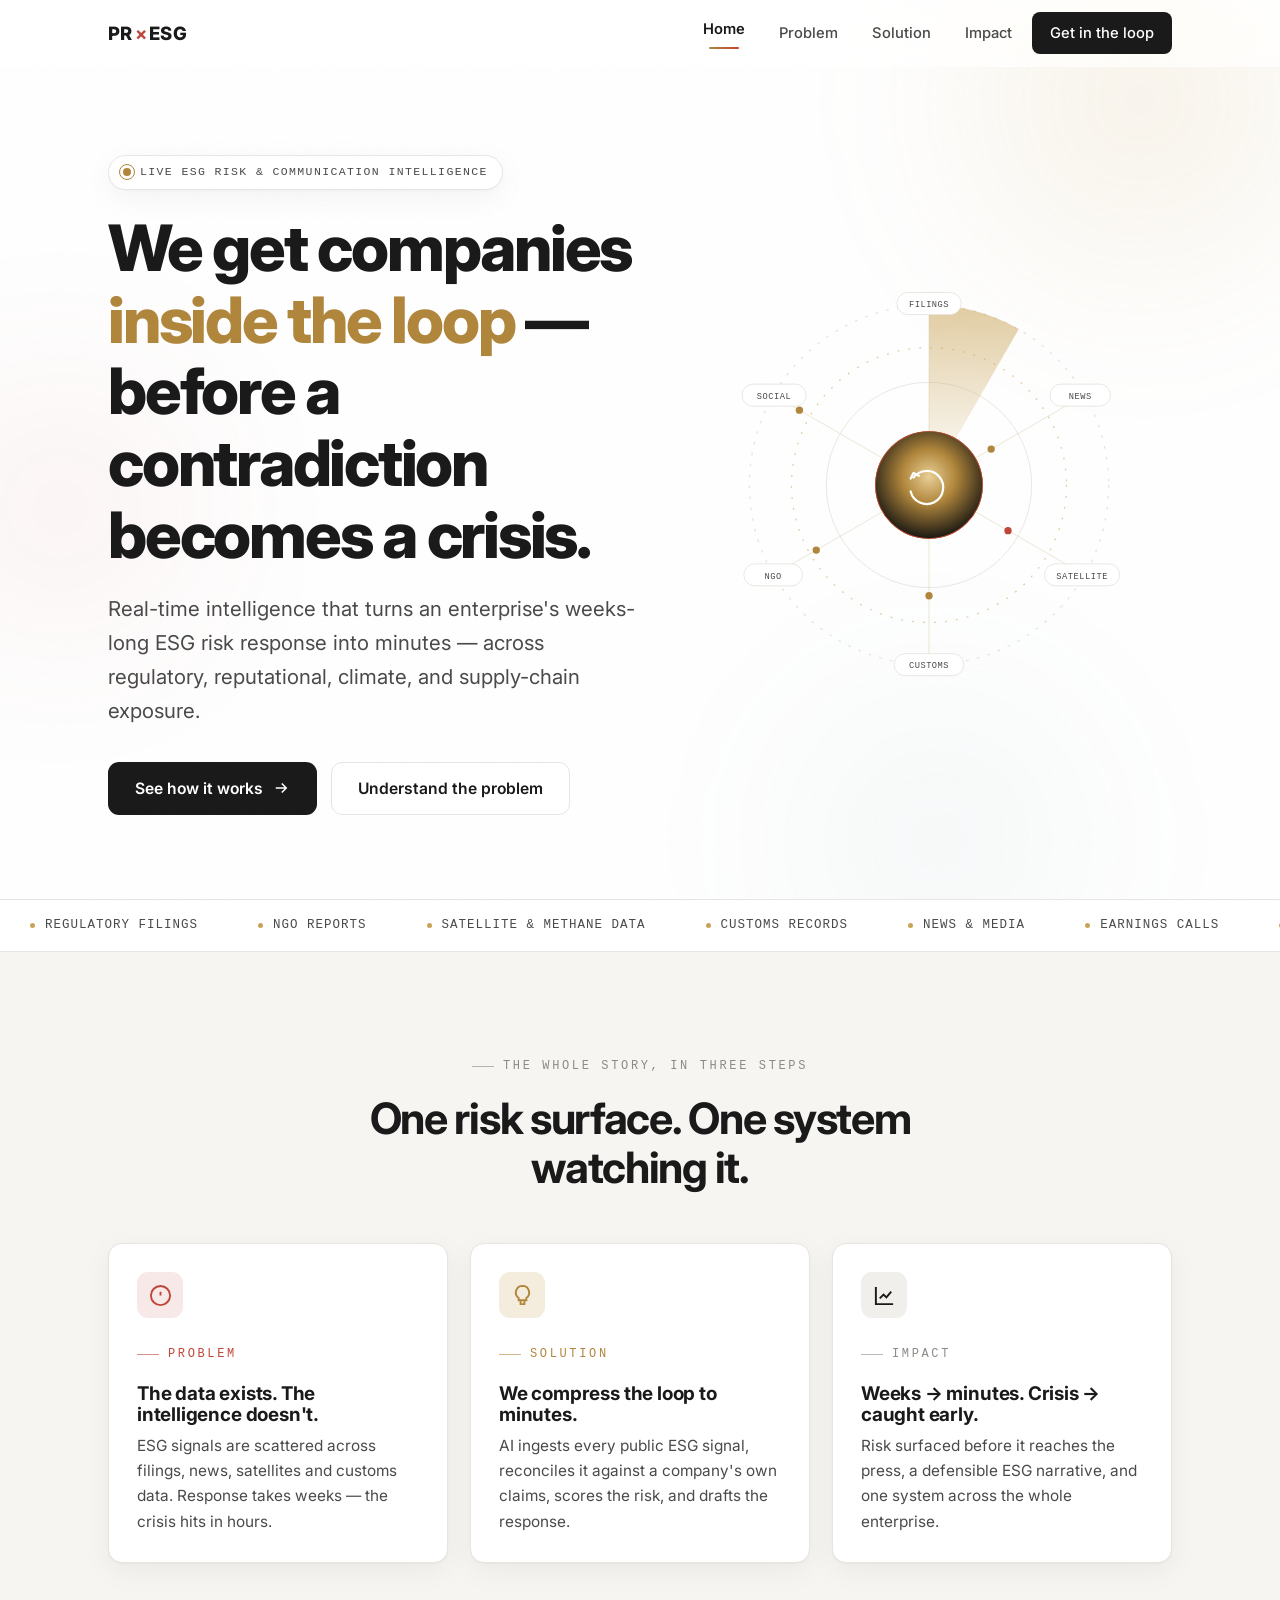
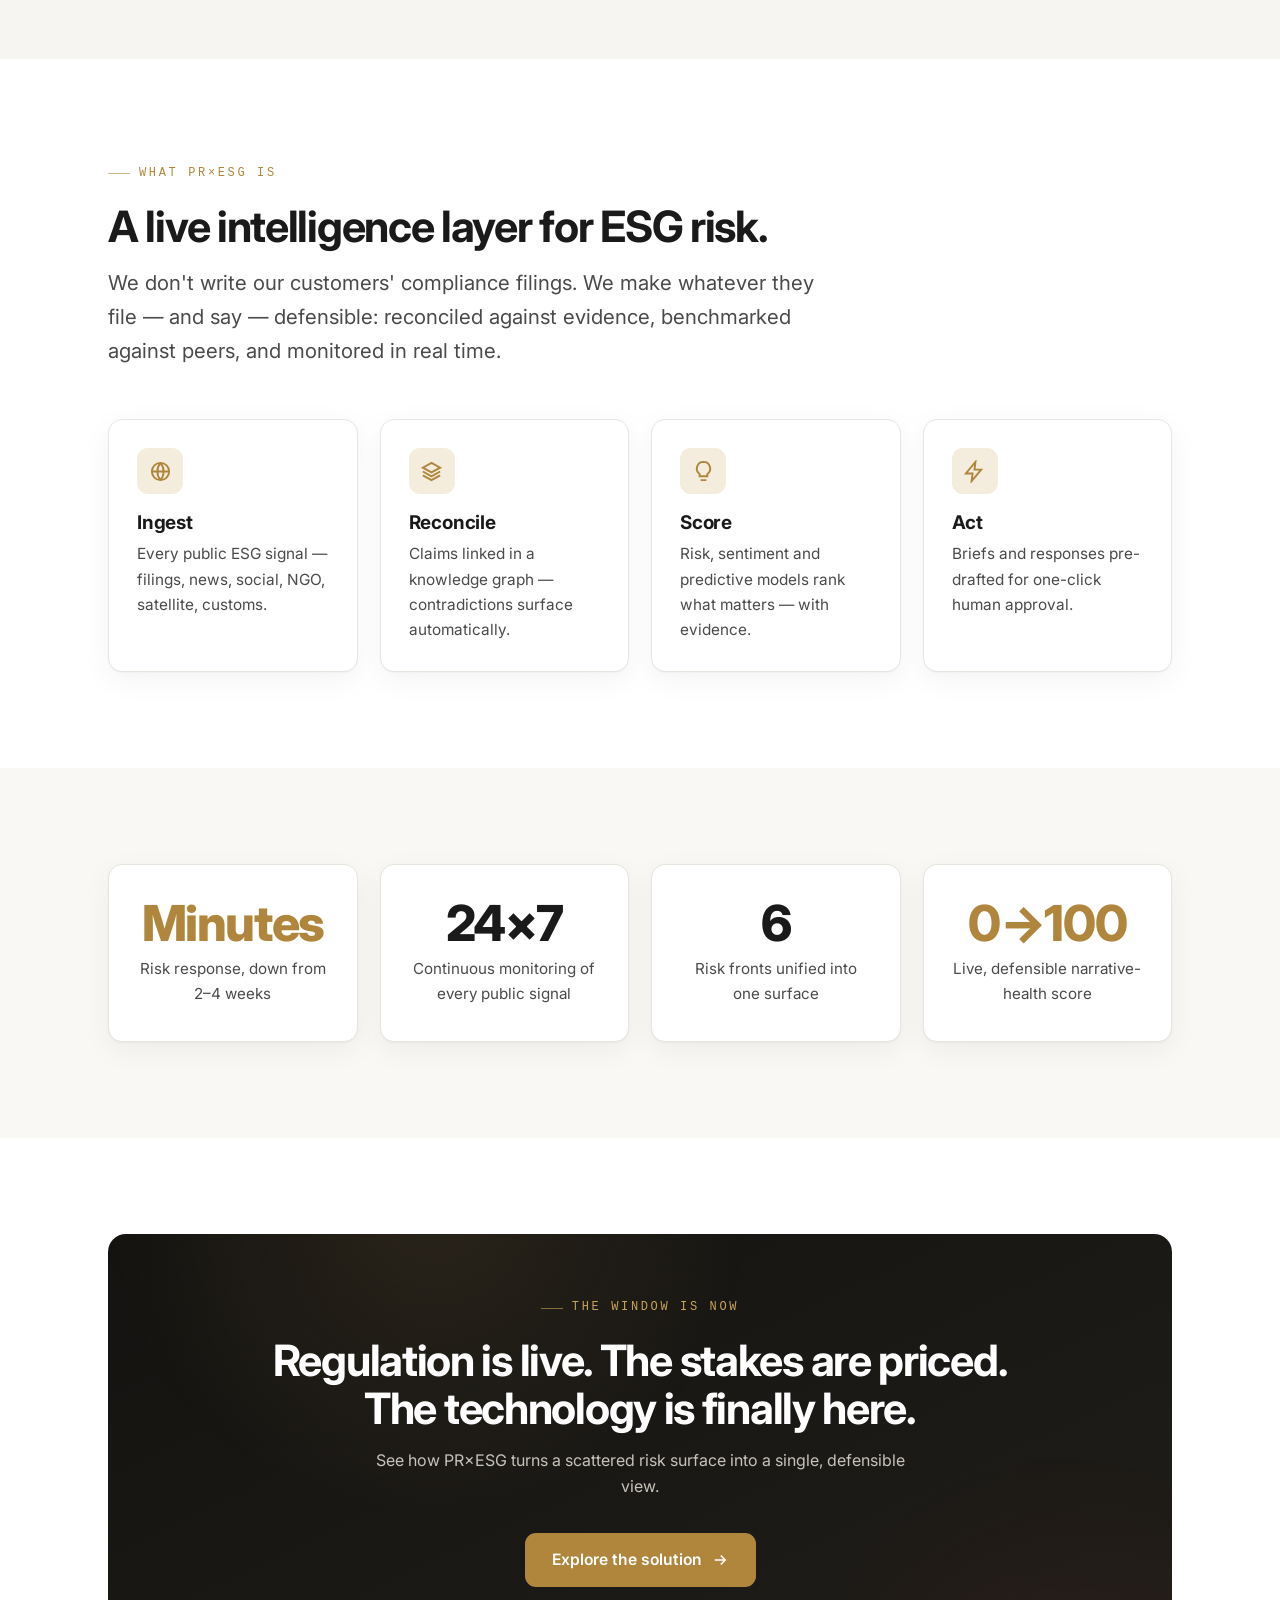
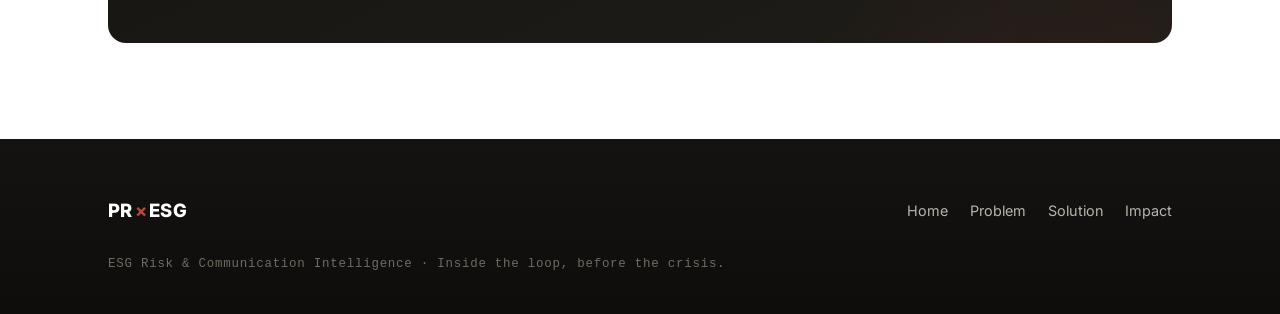
==== commit 60e2b83b: "Rebuild site: premium animated multi-page experience Replace single placeholder page with a 4-page s" ====
--- a/index.html
+++ b/index.html
@@ -1,1843 +1,292 @@
 <!DOCTYPE html>
 <html lang="en">
 <head>
-<meta charset="UTF-8" />
-<meta name="viewport" content="width=device-width, initial-scale=1.0" />
-<title>PRXESG — The ESG Communication Intelligence Platform</title>
-<meta name="description" content="PRXESG is the first integrated ESG communication intelligence platform. Track what your company says, what your peers say, and what the world says back — backed by a specialist services team." />
-<link rel="preconnect" href="https://fonts.googleapis.com">
-<link rel="preconnect" href="https://fonts.gstatic.com" crossorigin>
-<link href="https://fonts.googleapis.com/css2?family=Fraunces:opsz,wght@9..144,300;9..144,400;9..144,500;9..144,600&family=Geist:wght@300;400;500;600&family=JetBrains+Mono:wght@400;500&display=swap" rel="stylesheet">
-<style>
-:root {
-  --ink: #0E0D0A;
-  --ash: #1C1A16;
-  --char: #2A2620;
-  --rule: #322D26;
-  --cream: #F4EFE6;
-  --paper: #FAF7F1;
-  --smoke: #B5AFA1;
-  --mist: #7A746A;
-  --claret: #7A2424;
-  --claret-2: #A23838;
-  --gold: #B8924C;
-  --gold-2: #D4AC68;
-  --serif: 'Fraunces', Georgia, 'Times New Roman', serif;
-  --sans: 'Geist', -apple-system, BlinkMacSystemFont, 'Segoe UI', sans-serif;
-  --mono: 'JetBrains Mono', 'Courier New', monospace;
-}
-
-* { box-sizing: border-box; margin: 0; padding: 0; }
-html { scroll-behavior: smooth; }
-body {
-  font-family: var(--sans);
-  background: var(--ink);
-  color: var(--cream);
-  line-height: 1.55;
-  font-size: 16px;
-  -webkit-font-smoothing: antialiased;
-  -moz-osx-font-smoothing: grayscale;
-  overflow-x: hidden;
-}
-
-a { color: inherit; text-decoration: none; }
-button { font-family: inherit; cursor: pointer; border: none; background: none; color: inherit; }
-
-::selection { background: var(--claret); color: var(--cream); }
-
-/* ============ Top Bar ============ */
-.topbar {
-  position: fixed; top: 0; left: 0; right: 0; z-index: 100;
-  padding: 18px 40px;
-  display: flex; align-items: center; justify-content: space-between;
-  background: rgba(14, 13, 10, 0.85);
-  backdrop-filter: blur(20px);
-  -webkit-backdrop-filter: blur(20px);
-  border-bottom: 1px solid transparent;
-  transition: border-color 0.4s ease;
-}
-.topbar.scrolled { border-bottom-color: var(--rule); }
-.logo {
-  font-family: var(--serif);
-  font-size: 22px;
-  font-weight: 500;
-  letter-spacing: -0.01em;
-  display: flex; align-items: center; gap: 2px;
-}
-.logo .x { color: var(--claret-2); font-style: italic; }
-.logo .esg { font-family: var(--mono); font-size: 13px; letter-spacing: 0.15em; text-transform: uppercase; margin-left: 6px; align-self: center; color: var(--smoke); font-weight: 400; }
-.nav {
-  display: flex; gap: 36px;
-  font-size: 14px;
-  color: var(--smoke);
-}
-.nav a { transition: color 0.2s; }
-.nav a:hover { color: var(--cream); }
-.cta-btn {
-  font-size: 13px;
-  letter-spacing: 0.02em;
-  padding: 10px 18px;
-  background: var(--cream);
-  color: var(--ink);
-  border-radius: 2px;
-  transition: background 0.2s, transform 0.2s;
-  font-weight: 500;
-}
-.cta-btn:hover { background: var(--gold-2); }
-.cta-btn.ghost { background: transparent; color: var(--cream); border: 1px solid var(--rule); }
-.cta-btn.ghost:hover { background: var(--cream); color: var(--ink); border-color: var(--cream); }
-
-@media (max-width: 880px) {
-  .topbar { padding: 14px 20px; }
-  .nav { display: none; }
-}
-
-/* ============ Hero ============ */
-.hero {
-  min-height: 100vh;
-  padding: 180px 40px 120px;
-  display: flex; flex-direction: column; justify-content: center;
-  position: relative;
-  background: var(--ink);
-  background-image:
-    radial-gradient(ellipse at 80% 20%, rgba(122, 36, 36, 0.18) 0%, transparent 50%),
-    radial-gradient(ellipse at 20% 80%, rgba(184, 146, 76, 0.08) 0%, transparent 50%);
-}
-.hero-grid-overlay {
-  position: absolute; inset: 0;
-  background-image:
-    linear-gradient(rgba(244, 239, 230, 0.025) 1px, transparent 1px),
-    linear-gradient(90deg, rgba(244, 239, 230, 0.025) 1px, transparent 1px);
-  background-size: 80px 80px;
-  pointer-events: none;
-}
-.hero-inner {
-  max-width: 1280px; margin: 0 auto; width: 100%;
-  position: relative; z-index: 2;
-}
-.eyebrow {
-  display: inline-flex; align-items: center; gap: 10px;
-  font-family: var(--mono);
-  font-size: 12px;
-  letter-spacing: 0.18em;
-  text-transform: uppercase;
-  color: var(--gold-2);
-  margin-bottom: 40px;
-  padding: 6px 14px;
-  border: 1px solid var(--rule);
-  border-radius: 2px;
-  background: rgba(184, 146, 76, 0.04);
-}
-.eyebrow .pulse {
-  width: 6px; height: 6px; border-radius: 50%; background: var(--gold-2);
-  animation: pulse 2s infinite;
-}
-@keyframes pulse {
-  0%, 100% { opacity: 1; box-shadow: 0 0 0 0 rgba(212, 172, 104, 0.6); }
-  50% { opacity: 0.6; box-shadow: 0 0 0 8px rgba(212, 172, 104, 0); }
-}
-.hero h1 {
-  font-family: var(--serif);
-  font-size: clamp(48px, 7vw, 96px);
-  font-weight: 400;
-  line-height: 1.02;
-  letter-spacing: -0.03em;
-  margin-bottom: 36px;
-  max-width: 1100px;
-}
-.hero h1 em {
-  font-style: italic;
-  font-weight: 300;
-  color: var(--gold-2);
-}
-.hero h1 .underline {
-  position: relative;
-  display: inline-block;
-}
-.hero h1 .underline::after {
-  content: '';
-  position: absolute; left: 0; right: 0; bottom: 0.05em;
-  height: 2px;
-  background: var(--claret-2);
-}
-.hero-sub {
-  font-size: clamp(17px, 1.4vw, 21px);
-  line-height: 1.55;
-  color: var(--smoke);
-  max-width: 720px;
-  margin-bottom: 56px;
-  font-weight: 400;
-}
-.hero-actions {
-  display: flex; gap: 16px; flex-wrap: wrap;
-  margin-bottom: 80px;
-}
-.hero-actions .cta-btn {
-  font-size: 14px;
-  padding: 14px 26px;
-}
-.hero-actions .cta-btn.primary {
-  background: var(--cream);
-  color: var(--ink);
-}
-.hero-actions .cta-btn.secondary {
-  background: transparent;
-  border: 1px solid var(--rule);
-  color: var(--cream);
-}
-.hero-actions .cta-btn.secondary:hover {
-  border-color: var(--cream);
-  background: rgba(244, 239, 230, 0.04);
-}
-.hero-meta {
-  display: flex; gap: 60px; flex-wrap: wrap;
-  padding-top: 40px;
-  border-top: 1px solid var(--rule);
-  max-width: 900px;
-}
-.hero-meta div {
-  font-family: var(--mono);
-  font-size: 11px;
-  letter-spacing: 0.14em;
-  text-transform: uppercase;
-  color: var(--smoke);
-}
-.hero-meta div span {
-  display: block;
-  font-family: var(--serif);
-  font-size: 24px;
-  letter-spacing: -0.01em;
-  color: var(--cream);
-  text-transform: none;
-  margin-top: 6px;
-  font-weight: 400;
-}
-
-@media (max-width: 720px) {
-  .hero { padding: 140px 20px 80px; }
-  .hero-meta { gap: 32px; }
-}
-
-/* ============ Section base ============ */
-section { position: relative; }
-.section {
-  padding: 140px 40px;
-  position: relative;
-}
-.section-inner {
-  max-width: 1280px; margin: 0 auto;
-}
-.section.cream { background: var(--cream); color: var(--ink); }
-.section.cream .smoke { color: var(--mist); }
-.section.cream .rule { border-color: rgba(14, 13, 10, 0.12); }
-
-.section-label {
-  font-family: var(--mono);
-  font-size: 12px;
-  letter-spacing: 0.18em;
-  text-transform: uppercase;
-  color: var(--mist);
-  margin-bottom: 28px;
-  display: flex; align-items: center; gap: 14px;
-}
-.section-label::before {
-  content: '';
-  width: 24px; height: 1px;
-  background: var(--mist);
-}
-.section.cream .section-label { color: var(--mist); }
-
-.section h2 {
-  font-family: var(--serif);
-  font-size: clamp(36px, 5vw, 64px);
-  font-weight: 400;
-  line-height: 1.08;
-  letter-spacing: -0.025em;
-  margin-bottom: 32px;
-  max-width: 900px;
-}
-.section h2 em { font-style: italic; color: var(--claret-2); font-weight: 300; }
-.section.cream h2 em { color: var(--claret); }
-.section-lede {
-  font-family: var(--serif);
-  font-size: clamp(19px, 1.6vw, 24px);
-  line-height: 1.55;
-  color: var(--smoke);
-  max-width: 720px;
-  margin-bottom: 72px;
-  font-weight: 300;
-}
-.section.cream .section-lede { color: var(--char); }
-
-/* ============ Problem section ============ */
-.problem-grid {
-  display: grid;
-  grid-template-columns: repeat(3, 1fr);
-  gap: 1px;
-  background: var(--rule);
-  margin-top: 40px;
-}
-.problem-cell {
-  background: var(--ink);
-  padding: 48px 36px;
-  position: relative;
-  transition: background 0.3s;
-}
-.problem-cell:hover { background: var(--ash); }
-.problem-num {
-  font-family: var(--mono);
-  font-size: 11px;
-  letter-spacing: 0.18em;
-  color: var(--claret-2);
-  margin-bottom: 20px;
-}
-.problem-cell h3 {
-  font-family: var(--serif);
-  font-size: 28px;
-  font-weight: 400;
-  line-height: 1.15;
-  letter-spacing: -0.015em;
-  margin-bottom: 20px;
-  color: var(--cream);
-}
-.problem-cell p {
-  color: var(--smoke);
-  font-size: 15px;
-  line-height: 1.65;
-}
-.problem-stat {
-  margin-top: 28px;
-  padding-top: 20px;
-  border-top: 1px solid var(--rule);
-  font-family: var(--mono);
-  font-size: 11px;
-  letter-spacing: 0.1em;
-  text-transform: uppercase;
-  color: var(--mist);
-}
-
-@media (max-width: 900px) {
-  .problem-grid { grid-template-columns: 1fr; }
-}
-
-/* ============ Why Now — timeline ============ */
-.why-now {
-  background: var(--ash);
-}
-.timeline {
-  position: relative;
-  margin-top: 60px;
-  padding-left: 40px;
-}
-.timeline::before {
-  content: '';
-  position: absolute; left: 6px; top: 8px; bottom: 8px;
-  width: 1px; background: var(--rule);
-}
-.timeline-item {
-  position: relative;
-  padding-bottom: 48px;
-  display: grid;
-  grid-template-columns: 180px 1fr;
-  gap: 40px;
-  align-items: start;
-}
-.timeline-item::before {
-  content: '';
-  position: absolute; left: -40px; top: 8px;
-  width: 13px; height: 13px;
-  border-radius: 50%; background: var(--ink);
-  border: 2px solid var(--gold-2);
-}
-.timeline-item:hover::before { background: var(--gold-2); }
-.timeline-when {
-  font-family: var(--mono);
-  font-size: 12px;
-  letter-spacing: 0.14em;
-  text-transform: uppercase;
-  color: var(--gold-2);
-  padding-top: 4px;
-}
-.timeline-when small {
-  display: block;
-  color: var(--mist);
-  font-size: 11px;
-  margin-top: 4px;
-  letter-spacing: 0.1em;
-}
-.timeline-what h4 {
-  font-family: var(--serif);
-  font-size: 22px;
-  font-weight: 400;
-  line-height: 1.3;
-  margin-bottom: 8px;
-  color: var(--cream);
-}
-.timeline-what p {
-  color: var(--smoke);
-  font-size: 15px;
-  line-height: 1.65;
-  max-width: 600px;
-}
-@media (max-width: 720px) {
-  .timeline-item { grid-template-columns: 1fr; gap: 8px; }
-}
-
-/* ============ Insight / Positioning ============ */
-.positioning {
-  padding-top: 100px;
-}
-.positioning-diagram {
-  margin: 80px auto;
-  max-width: 880px;
-  position: relative;
-}
-
-/* ============ Platform section ============ */
-.platform {
-  background: var(--cream);
-  color: var(--ink);
-  padding: 140px 40px;
-}
-.platform-layers {
-  display: grid;
-  grid-template-columns: 1fr;
-  gap: 1px;
-  background: rgba(14, 13, 10, 0.12);
-  margin-top: 80px;
-  border: 1px solid rgba(14, 13, 10, 0.12);
-}
-.platform-layer {
-  background: var(--paper);
-  padding: 64px 56px;
-  display: grid;
-  grid-template-columns: 1.2fr 1fr;
-  gap: 64px;
-  align-items: center;
-}
-.platform-layer:nth-child(even) {
-  background: var(--cream);
-}
-.layer-tag {
-  font-family: var(--mono);
-  font-size: 11px;
-  letter-spacing: 0.18em;
-  text-transform: uppercase;
-  color: var(--claret);
-  margin-bottom: 20px;
-  display: flex; align-items: center; gap: 12px;
-}
-.layer-num {
-  font-family: var(--serif);
-  font-size: 13px;
-  border: 1px solid var(--claret);
-  border-radius: 50%;
-  width: 26px; height: 26px;
-  display: flex; align-items: center; justify-content: center;
-  color: var(--claret);
-}
-.platform-layer h3 {
-  font-family: var(--serif);
-  font-size: clamp(28px, 3vw, 40px);
-  font-weight: 400;
-  letter-spacing: -0.02em;
-  line-height: 1.1;
-  margin-bottom: 24px;
-  color: var(--ink);
-}
-.platform-layer h3 em { font-style: italic; color: var(--claret); }
-.platform-layer p.lede {
-  font-family: var(--serif);
-  font-size: 18px;
-  line-height: 1.6;
-  color: var(--char);
-  margin-bottom: 28px;
-  font-weight: 400;
-}
-.feature-list { list-style: none; }
-.feature-list li {
-  padding: 10px 0;
-  font-size: 14px;
-  color: var(--char);
-  border-bottom: 1px solid rgba(14, 13, 10, 0.08);
-  display: flex; align-items: start; gap: 12px;
-  line-height: 1.55;
-}
-.feature-list li:last-child { border-bottom: none; }
-.feature-list li::before {
-  content: '→';
-  color: var(--claret);
-  font-family: var(--serif);
-  flex-shrink: 0;
-}
-.layer-visual {
-  background: var(--ink);
-  padding: 24px;
-  border-radius: 4px;
-  position: relative;
-  min-height: 320px;
-  overflow: hidden;
-}
-@media (max-width: 900px) {
-  .platform-layer { grid-template-columns: 1fr; padding: 48px 28px; gap: 40px; }
-}
-
-/* ============ Mock dashboard styles ============ */
-.mock {
-  font-family: var(--mono);
-  font-size: 11px;
-  color: var(--cream);
-}
-.mock-head {
-  display: flex; align-items: center; justify-content: space-between;
-  padding-bottom: 12px;
-  border-bottom: 1px solid var(--rule);
-  margin-bottom: 16px;
-}
-.mock-dot { width: 7px; height: 7px; border-radius: 50%; }
-.mock-dots { display: flex; gap: 4px; }
-.mock-title { color: var(--smoke); letter-spacing: 0.1em; font-size: 10px; text-transform: uppercase; }
-.mock-row {
-  padding: 10px 0;
-  border-bottom: 1px solid var(--rule);
-  display: grid;
-  grid-template-columns: auto 1fr auto;
-  gap: 12px;
-  align-items: center;
-}
-.mock-row:last-child { border-bottom: none; }
-.mock-tag {
-  font-size: 9px;
-  padding: 2px 6px;
-  border-radius: 2px;
-  letter-spacing: 0.1em;
-  text-transform: uppercase;
-}
-.tag-ok { background: rgba(184, 146, 76, 0.15); color: var(--gold-2); }
-.tag-risk { background: rgba(122, 36, 36, 0.25); color: #E89393; }
-.tag-warn { background: rgba(184, 146, 76, 0.2); color: var(--gold-2); }
-.tag-flat { background: rgba(181, 175, 161, 0.15); color: var(--smoke); }
-.mock-claim {
-  font-family: var(--sans);
-  font-size: 12px;
-  color: var(--cream);
-  font-weight: 400;
-}
-.mock-meta {
-  font-size: 10px;
-  color: var(--mist);
-  margin-top: 3px;
-}
-.mock-pct { font-family: var(--mono); font-size: 11px; color: var(--gold-2); }
-.mock-bars { display: flex; align-items: end; gap: 4px; height: 60px; padding: 12px 0; }
-.mock-bar { flex: 1; background: var(--rule); border-radius: 1px; position: relative; }
-.mock-bar.high { background: var(--claret-2); }
-.mock-bar.mid { background: var(--gold); }
-.mock-bar.low { background: var(--rule); }
-.mock-axis {
-  display: flex; justify-content: space-between;
-  font-size: 9px; color: var(--mist); padding-top: 8px;
-  border-top: 1px solid var(--rule);
-}
-
-/* ============ Integration / Loop ============ */
-.loop {
-  background: var(--ink);
-  padding: 160px 40px;
-}
-.loop-grid {
-  display: grid;
-  grid-template-columns: 1fr 1fr;
-  gap: 80px;
-  align-items: center;
-  margin-top: 80px;
-}
-.loop-text h3 {
-  font-family: var(--serif);
-  font-size: 32px;
-  font-weight: 400;
-  line-height: 1.2;
-  margin-bottom: 20px;
-  color: var(--cream);
-}
-.loop-text p {
-  font-size: 16px;
-  color: var(--smoke);
-  line-height: 1.7;
-  margin-bottom: 16px;
-}
-.loop-text .pull {
-  font-family: var(--serif);
-  font-size: 22px;
-  line-height: 1.4;
-  color: var(--gold-2);
-  font-style: italic;
-  margin-top: 32px;
-  padding-left: 24px;
-  border-left: 2px solid var(--claret);
-}
-@media (max-width: 900px) {
-  .loop-grid { grid-template-columns: 1fr; gap: 48px; }
-}
-
-/* ============ Services ============ */
-.services {
-  background: var(--cream);
-  color: var(--ink);
-  padding: 140px 40px;
-}
-.services-grid {
-  display: grid;
-  grid-template-columns: repeat(3, 1fr);
-  gap: 1px;
-  background: rgba(14, 13, 10, 0.12);
-  margin-top: 60px;
-  border: 1px solid rgba(14, 13, 10, 0.12);
-}
-.service-card {
-  background: var(--paper);
-  padding: 40px 32px;
-  min-height: 340px;
-  display: flex; flex-direction: column;
-  transition: background 0.3s;
-  position: relative;
-}
-.service-card:hover { background: #fff; }
-.service-card .num {
-  font-family: var(--mono);
-  font-size: 11px;
-  letter-spacing: 0.18em;
-  color: var(--claret);
-  margin-bottom: 24px;
-}
-.service-card h4 {
-  font-family: var(--serif);
-  font-size: 24px;
-  font-weight: 400;
-  line-height: 1.2;
-  margin-bottom: 16px;
-  letter-spacing: -0.015em;
-  color: var(--ink);
-}
-.service-card p {
-  font-size: 14px;
-  color: var(--char);
-  line-height: 1.6;
-  flex-grow: 1;
-}
-.service-card .price {
-  margin-top: 24px;
-  padding-top: 20px;
-  border-top: 1px solid rgba(14, 13, 10, 0.12);
-  font-family: var(--mono);
-  font-size: 11px;
-  letter-spacing: 0.14em;
-  text-transform: uppercase;
-  color: var(--mist);
-}
-.service-card .price span {
-  color: var(--claret);
-  font-family: var(--sans);
-  text-transform: none;
-  font-size: 13px;
-  letter-spacing: 0;
-}
-@media (max-width: 900px) {
-  .services-grid { grid-template-columns: 1fr; }
-}
-
-/* ============ Frameworks ============ */
-.frameworks {
-  background: var(--ink);
-  padding: 140px 40px;
-  position: relative;
-}
-.frameworks::before {
-  content: '';
-  position: absolute; inset: 0;
-  background-image:
-    linear-gradient(rgba(244, 239, 230, 0.02) 1px, transparent 1px);
-  background-size: 60px 60px;
-  pointer-events: none;
-}
-.framework-grid {
-  display: grid;
-  grid-template-columns: repeat(auto-fit, minmax(180px, 1fr));
-  gap: 1px;
-  background: var(--rule);
-  border: 1px solid var(--rule);
-  margin-top: 60px;
-  position: relative;
-}
-.framework-cell {
-  background: var(--ink);
-  padding: 28px 24px;
-  transition: background 0.3s;
-}
-.framework-cell:hover { background: var(--ash); }
-.framework-cell .code {
-  font-family: var(--mono);
-  font-size: 11px;
-  letter-spacing: 0.14em;
-  text-transform: uppercase;
-  color: var(--gold-2);
-  margin-bottom: 8px;
-}
-.framework-cell .name {
-  font-family: var(--serif);
-  font-size: 18px;
-  font-weight: 400;
-  color: var(--cream);
-  margin-bottom: 6px;
-  letter-spacing: -0.01em;
-}
-.framework-cell .geo {
-  font-size: 12px;
-  color: var(--mist);
-}
-
-/* ============ Industries ============ */
-.industries {
-  background: var(--ash);
-  padding: 140px 40px;
-}
-.industry-grid {
-  display: grid;
-  grid-template-columns: repeat(2, 1fr);
-  gap: 32px;
-  margin-top: 60px;
-}
-.industry-card {
-  padding: 40px;
-  border: 1px solid var(--rule);
-  border-radius: 4px;
-  background: var(--ink);
-  transition: border-color 0.3s, transform 0.3s;
-}
-.industry-card:hover {
-  border-color: var(--gold);
-  transform: translateY(-2px);
-}
-.industry-card .tag {
-  font-family: var(--mono);
-  font-size: 11px;
-  letter-spacing: 0.16em;
-  text-transform: uppercase;
-  color: var(--claret-2);
-  margin-bottom: 16px;
-}
-.industry-card h4 {
-  font-family: var(--serif);
-  font-size: 26px;
-  font-weight: 400;
-  line-height: 1.2;
-  margin-bottom: 14px;
-  color: var(--cream);
-}
-.industry-card p {
-  font-size: 14px;
-  color: var(--smoke);
-  line-height: 1.7;
-}
-.industry-stat {
-  margin-top: 24px;
-  padding-top: 20px;
-  border-top: 1px solid var(--rule);
-  display: flex; align-items: baseline; gap: 12px;
-}
-.industry-stat .n {
-  font-family: var(--serif);
-  font-size: 28px;
-  font-weight: 400;
-  color: var(--gold-2);
-  letter-spacing: -0.02em;
-}
-.industry-stat .l {
-  font-family: var(--mono);
-  font-size: 10px;
-  letter-spacing: 0.14em;
-  text-transform: uppercase;
-  color: var(--mist);
-}
-@media (max-width: 720px) {
-  .industry-grid { grid-template-columns: 1fr; }
-}
-
-/* ============ Insights / Newsletter ============ */
-.insights {
-  background: var(--cream);
-  color: var(--ink);
-  padding: 140px 40px;
-}
-.insights-grid {
-  display: grid;
-  grid-template-columns: 1.1fr 0.9fr;
-  gap: 80px;
-  margin-top: 60px;
-  align-items: start;
-}
-.insights-list { list-style: none; }
-.insights-list li {
-  padding: 24px 0;
-  border-bottom: 1px solid rgba(14, 13, 10, 0.12);
-  display: grid;
-  grid-template-columns: 90px 1fr;
-  gap: 24px;
-  align-items: start;
-  cursor: pointer;
-  transition: padding-left 0.3s;
-}
-.insights-list li:hover { padding-left: 8px; }
-.insights-list li:last-child { border-bottom: none; }
-.insights-list .date {
-  font-family: var(--mono);
-  font-size: 11px;
-  letter-spacing: 0.14em;
-  text-transform: uppercase;
-  color: var(--mist);
-  padding-top: 4px;
-}
-.insights-list .ttl {
-  font-family: var(--serif);
-  font-size: 19px;
-  line-height: 1.35;
-  color: var(--ink);
-  font-weight: 400;
-  letter-spacing: -0.01em;
-}
-.subscribe-card {
-  background: var(--ink);
-  color: var(--cream);
-  padding: 48px 40px;
-  border-radius: 4px;
-  position: sticky; top: 100px;
-}
-.subscribe-card h4 {
-  font-family: var(--serif);
-  font-size: 28px;
-  font-weight: 400;
-  line-height: 1.2;
-  margin-bottom: 16px;
-  letter-spacing: -0.015em;
-}
-.subscribe-card p {
-  font-size: 14px;
-  color: var(--smoke);
-  line-height: 1.65;
-  margin-bottom: 28px;
-}
-.sub-form { display: flex; flex-direction: column; gap: 12px; }
-.sub-form input {
-  background: transparent;
-  border: 1px solid var(--rule);
-  padding: 14px 16px;
-  color: var(--cream);
-  font-family: var(--sans);
-  font-size: 14px;
-  border-radius: 2px;
-  outline: none;
-  transition: border-color 0.2s;
-}
-.sub-form input:focus { border-color: var(--gold-2); }
-.sub-form input::placeholder { color: var(--mist); }
-.sub-form button {
-  background: var(--cream);
-  color: var(--ink);
-  padding: 14px 16px;
-  font-size: 13px;
-  font-weight: 500;
-  letter-spacing: 0.02em;
-  border-radius: 2px;
-  transition: background 0.2s;
-}
-.sub-form button:hover { background: var(--gold-2); }
-.sub-meta {
-  margin-top: 20px;
-  font-family: var(--mono);
-  font-size: 10px;
-  letter-spacing: 0.14em;
-  text-transform: uppercase;
-  color: var(--mist);
-}
-@media (max-width: 900px) {
-  .insights-grid { grid-template-columns: 1fr; gap: 48px; }
-  .subscribe-card { position: static; }
-}
-
-/* ============ About / Team ============ */
-.about {
-  background: var(--ink);
-  padding: 140px 40px;
-}
-.about-grid {
-  display: grid;
-  grid-template-columns: 1fr 1fr;
-  gap: 80px;
-  align-items: start;
-  margin-top: 60px;
-}
-.about-text p {
-  font-size: 17px;
-  line-height: 1.7;
-  color: var(--smoke);
-  margin-bottom: 24px;
-}
-.about-text p:first-child {
-  font-family: var(--serif);
-  font-size: 22px;
-  color: var(--cream);
-  font-weight: 300;
-  line-height: 1.5;
-}
-.about-text strong {
-  color: var(--cream);
-  font-weight: 500;
-}
-.principle-list {
-  list-style: none;
-  border-top: 1px solid var(--rule);
-}
-.principle-list li {
-  padding: 28px 0;
-  border-bottom: 1px solid var(--rule);
-  display: grid;
-  grid-template-columns: 30px 1fr;
-  gap: 20px;
-  align-items: start;
-}
-.principle-list .n {
-  font-family: var(--mono);
-  font-size: 11px;
-  color: var(--gold-2);
-  letter-spacing: 0.1em;
-  padding-top: 6px;
-}
-.principle-list h5 {
-  font-family: var(--serif);
-  font-size: 19px;
-  font-weight: 400;
-  line-height: 1.3;
-  color: var(--cream);
-  margin-bottom: 8px;
-}
-.principle-list p {
-  font-size: 14px;
-  color: var(--smoke);
-  line-height: 1.65;
-}
-@media (max-width: 900px) {
-  .about-grid { grid-template-columns: 1fr; gap: 48px; }
-}
-
-/* ============ CTA ============ */
-.cta-section {
-  background: var(--ink);
-  padding: 140px 40px;
-  text-align: center;
-  position: relative;
-  border-top: 1px solid var(--rule);
-}
-.cta-section::before {
-  content: '';
-  position: absolute; inset: 0;
-  background-image: radial-gradient(ellipse at center, rgba(122, 36, 36, 0.12) 0%, transparent 60%);
-  pointer-events: none;
-}
-.cta-inner { position: relative; z-index: 2; max-width: 800px; margin: 0 auto; }
-.cta-section .eyebrow { margin: 0 auto 32px; }
-.cta-section h2 {
-  font-family: var(--serif);
-  font-size: clamp(40px, 5vw, 64px);
-  font-weight: 400;
-  line-height: 1.08;
-  letter-spacing: -0.025em;
-  margin-bottom: 24px;
-}
-.cta-section h2 em { font-style: italic; color: var(--gold-2); font-weight: 300; }
-.cta-section p {
-  font-family: var(--serif);
-  font-size: 19px;
-  line-height: 1.6;
-  color: var(--smoke);
-  margin-bottom: 48px;
-  max-width: 600px;
-  margin-left: auto;
-  margin-right: auto;
-  font-weight: 300;
-}
-.cta-section .actions {
-  display: flex; gap: 16px; justify-content: center; flex-wrap: wrap;
-}
-.cta-section .cta-btn { padding: 16px 32px; font-size: 14px; }
-
-/* ============ Footer ============ */
-footer {
-  background: #0A0907;
-  padding: 80px 40px 40px;
-  border-top: 1px solid var(--rule);
-}
-.footer-inner { max-width: 1280px; margin: 0 auto; }
-.footer-top {
-  display: grid;
-  grid-template-columns: 2fr 1fr 1fr 1fr;
-  gap: 48px;
-  padding-bottom: 60px;
-  border-bottom: 1px solid var(--rule);
-}
-.footer-brand .logo { margin-bottom: 16px; }
-.footer-brand p {
-  color: var(--smoke);
-  font-size: 14px;
-  line-height: 1.7;
-  max-width: 280px;
-}
-.footer-col h6 {
-  font-family: var(--mono);
-  font-size: 11px;
-  letter-spacing: 0.18em;
-  text-transform: uppercase;
-  color: var(--gold-2);
-  margin-bottom: 20px;
-  font-weight: 500;
-}
-.footer-col ul { list-style: none; }
-.footer-col li { padding: 6px 0; }
-.footer-col a {
-  color: var(--smoke);
-  font-size: 14px;
-  transition: color 0.2s;
-}
-.footer-col a:hover { color: var(--cream); }
-.footer-bottom {
-  padding-top: 32px;
-  display: flex;
-  justify-content: space-between;
-  align-items: center;
-  flex-wrap: wrap;
-  gap: 16px;
-}
-.footer-bottom .copy {
-  font-family: var(--mono);
-  font-size: 11px;
-  letter-spacing: 0.1em;
-  color: var(--mist);
-}
-.footer-bottom .legal {
-  display: flex; gap: 24px;
-  font-size: 12px;
-  color: var(--mist);
-}
-.footer-bottom .legal a:hover { color: var(--cream); }
-@media (max-width: 720px) {
-  .footer-top { grid-template-columns: 1fr 1fr; gap: 32px; }
-}
-
-/* ============ Reveal animations ============ */
-.reveal {
-  opacity: 0;
-  transform: translateY(20px);
-  transition: opacity 0.8s cubic-bezier(0.16, 1, 0.3, 1), transform 0.8s cubic-bezier(0.16, 1, 0.3, 1);
-}
-.reveal.in { opacity: 1; transform: none; }
-.reveal-delay-1 { transition-delay: 0.1s; }
-.reveal-delay-2 { transition-delay: 0.2s; }
-.reveal-delay-3 { transition-delay: 0.3s; }
-</style>
+<meta charset="UTF-8">
+<meta name="viewport" content="width=device-width, initial-scale=1.0">
+<title>PR×ESG — ESG Risk & Communication Intelligence</title>
+<meta name="description" content="Real-time intelligence that turns an enterprise's weeks-long ESG risk response into minutes.">
+<link rel="canonical" href="https://kishan0088.github.io/prxesg/">
+<meta name="theme-color" content="#141311">
+<link rel="icon" href="favicon.svg" type="image/svg+xml">
+<meta property="og:type" content="website">
+<meta property="og:site_name" content="PR×ESG">
+<meta property="og:url" content="https://kishan0088.github.io/prxesg/">
+<meta property="og:title" content="PR×ESG — ESG Risk &amp; Communication Intelligence">
+<meta property="og:description" content="Real-time intelligence that turns an enterprise's weeks-long ESG risk response into minutes.">
+<meta name="twitter:card" content="summary">
+<meta name="twitter:title" content="PR×ESG — ESG Risk &amp; Communication Intelligence">
+<meta name="twitter:description" content="Real-time intelligence that turns an enterprise's weeks-long ESG risk response into minutes.">
+<link rel="stylesheet" href="styles.css">
+<script>document.documentElement.classList.add("has-js");</script>
 </head>
 <body>
 
-<header class="topbar" id="topbar">
-  <a href="#top" class="logo">prx<span class="x">×</span>esg<span class="esg">intelligence</span></a>
-  <nav class="nav">
-    <a href="#platform">Platform</a>
-    <a href="#services">Services</a>
-    <a href="#frameworks">Frameworks</a>
-    <a href="#industries">Industries</a>
-    <a href="#insights">Insights</a>
-    <a href="#about">About</a>
-  </nav>
-  <a href="#demo" class="cta-btn">Book a demo</a>
+<div class="progress"></div>
+<div class="bg-mesh"><span></span><span></span><span></span></div>
+<div class="grain"></div>
+
+<!-- NAV -->
+<nav class="nav">
+  <div class="nav__inner">
+    <a href="index.html" class="brand">PR<span class="x">×</span>ESG</a>
+    <button class="nav__toggle" aria-label="Menu">☰</button>
+    <div class="nav__links">
+      <a href="index.html" class="active">Home</a>
+      <a href="problem.html">Problem</a>
+      <a href="solution.html">Solution</a>
+      <a href="impact.html">Impact</a>
+      <a href="impact.html#cta" class="nav__cta">Get in the loop</a>
+    </div>
+  </div>
+</nav>
+
+<!-- HERO -->
+<header class="hero hero--split">
+  <div class="wrap">
+    <div class="hero__copy">
+      <span class="livechip fade"><span class="dot"></span>Live ESG risk &amp; communication intelligence</span>
+      <h1 class="fade">We get companies <span class="gold-text">inside the loop</span> — before a contradiction becomes a crisis.</h1>
+      <p class="lead fade">Real-time intelligence that turns an enterprise's weeks-long ESG risk response into minutes — across regulatory, reputational, climate, and supply-chain exposure.</p>
+      <div class="btn-row fade">
+        <a href="solution.html" class="btn btn--primary">See how it works
+          <svg viewBox="0 0 24 24" fill="none" stroke="currentColor" stroke-width="2" width="18" height="18"><path d="M5 12h14M13 6l6 6-6 6"/></svg>
+        </a>
+        <a href="problem.html" class="btn btn--ghost">Understand the problem</a>
+      </div>
+    </div>
+
+    <!-- animated intelligence loop -->
+    <div class="core fade fade--scale" aria-hidden="true">
+      <svg viewBox="0 0 480 480" role="img">
+        <defs>
+          <radialGradient id="coreGrad" cx="50%" cy="42%" r="60%">
+            <stop offset="0%" stop-color="#e9cf95"/>
+            <stop offset="42%" stop-color="#b0863c"/>
+            <stop offset="100%" stop-color="#141311"/>
+          </radialGradient>
+          <linearGradient id="scanGrad" x1="0" y1="0" x2="0" y2="1">
+            <stop offset="0%" stop-color="#c9a458" stop-opacity=".55"/>
+            <stop offset="100%" stop-color="#c9a458" stop-opacity="0"/>
+          </linearGradient>
+        </defs>
+
+        <!-- rotating dashed rings -->
+        <circle class="spin-slow" cx="240" cy="240" r="196" fill="none" stroke="#e7e5e0" stroke-width="1.5" stroke-dasharray="3 9"/>
+        <circle class="spin-rev" cx="240" cy="240" r="150" fill="none" stroke="#c9a458" stroke-width="1.4" stroke-dasharray="2 10" opacity=".55"/>
+        <circle cx="240" cy="240" r="112" fill="none" stroke="#e7e5e0" stroke-width="1"/>
+
+        <!-- scan sweep -->
+        <g class="spin-scan">
+          <path d="M240 240 L240 44 A196 196 0 0 1 338 70 Z" fill="url(#scanGrad)"/>
+        </g>
+
+        <!-- connector lines -->
+        <g stroke="#d9cba7" stroke-width="1" opacity=".5">
+          <line x1="240" y1="44"   x2="240"   y2="182"/>
+          <line x1="409.7" y1="142" x2="290.2" y2="211"/>
+          <line x1="409.7" y1="338" x2="290.2" y2="269"/>
+          <line x1="240" y1="436"  x2="240"   y2="298"/>
+          <line x1="70.3" y1="338" x2="189.8" y2="269"/>
+          <line x1="70.3" y1="142" x2="189.8" y2="211"/>
+        </g>
+
+        <!-- inflowing signal dots -->
+        <g fill="#b0863c">
+          <circle r="4"><animateMotion dur="2.6s" repeatCount="indefinite" begin="0s"   path="M240 44 L240 182"/></circle>
+          <circle r="4"><animateMotion dur="2.6s" repeatCount="indefinite" begin="0.4s" path="M409.7 142 L290.2 211"/></circle>
+          <circle r="4" fill="#c0453a"><animateMotion dur="2.6s" repeatCount="indefinite" begin="0.8s" path="M409.7 338 L290.2 269"/></circle>
+          <circle r="4"><animateMotion dur="2.6s" repeatCount="indefinite" begin="1.2s" path="M240 436 L240 298"/></circle>
+          <circle r="4"><animateMotion dur="2.6s" repeatCount="indefinite" begin="1.6s" path="M70.3 338 L189.8 269"/></circle>
+          <circle r="4"><animateMotion dur="2.6s" repeatCount="indefinite" begin="2.0s" path="M70.3 142 L189.8 211"/></circle>
+        </g>
+
+        <!-- core pulses -->
+        <circle class="core__pulse"    cx="240" cy="240" r="58" fill="none" stroke="#b0863c" stroke-width="1.5"/>
+        <circle class="core__pulse d2" cx="240" cy="240" r="58" fill="none" stroke="#b0863c" stroke-width="1.5"/>
+        <circle class="core__pulse d3" cx="240" cy="240" r="58" fill="none" stroke="#c0453a" stroke-width="1.5"/>
+
+        <!-- core disc -->
+        <circle cx="240" cy="240" r="58" fill="url(#coreGrad)"/>
+        <g stroke="#fff" stroke-width="2.4" fill="none" stroke-linecap="round" stroke-linejoin="round">
+          <path d="M223 232 a18 18 0 1 1 -3 15"/>
+          <path d="M220 233 l3 -6 6 3"/>
+        </g>
+
+        <!-- source chips -->
+        <g class="core__node">
+          <rect class="core__chip-bg" x="205" y="30" width="70" height="24" rx="12"/>
+          <text class="core__chip" x="240" y="46" text-anchor="middle">Filings</text>
+        </g>
+        <g class="core__node">
+          <rect class="core__chip-bg" x="372" y="130" width="66" height="24" rx="12"/>
+          <text class="core__chip" x="405" y="146" text-anchor="middle">News</text>
+        </g>
+        <g class="core__node">
+          <rect class="core__chip-bg node-alert" x="366" y="326" width="82" height="24" rx="12"/>
+          <text class="core__chip" x="407" y="342" text-anchor="middle" fill="#fff">Satellite</text>
+        </g>
+        <g class="core__node">
+          <rect class="core__chip-bg" x="202" y="424" width="76" height="24" rx="12"/>
+          <text class="core__chip" x="240" y="440" text-anchor="middle">Customs</text>
+        </g>
+        <g class="core__node">
+          <rect class="core__chip-bg" x="38" y="326" width="64" height="24" rx="12"/>
+          <text class="core__chip" x="70" y="342" text-anchor="middle">NGO</text>
+        </g>
+        <g class="core__node">
+          <rect class="core__chip-bg" x="36" y="130" width="70" height="24" rx="12"/>
+          <text class="core__chip" x="71" y="146" text-anchor="middle">Social</text>
+        </g>
+      </svg>
+    </div>
+  </div>
 </header>
 
-<section class="hero" id="top">
-  <div class="hero-grid-overlay"></div>
-  <div class="hero-inner">
-    <div class="eyebrow"><span class="pulse"></span>The ESG communication intelligence platform</div>
-    <h1>
-      What you say. What your <em>peers</em> say.<br/>
-      What the world is <span class="underline">saying back</span>.
-    </h1>
-    <p class="hero-sub">
-      PRXESG is the first integrated platform built for the people whose job is to make sure your sustainability story holds up — backed by a specialist services team that audits, designs, and defends ESG communication across every stakeholder.
-    </p>
-    <div class="hero-actions">
-      <a href="#demo" class="cta-btn primary">Book a 30-minute demo</a>
-      <a href="#platform" class="cta-btn secondary">See the platform →</a>
-    </div>
-    <div class="hero-meta">
-      <div>Built for<span>CSOs · Heads of Comms · IR · General Counsel</span></div>
-      <div>Active across<span>India · UAE · Singapore · EU exports</span></div>
-      <div>Aligned with<span>BRSR · CSRD · IFRS S1/S2 · CBAM · Green Claims</span></div>
-    </div>
-  </div>
-</section>
-
+<!-- SIGNAL TICKER -->
+<div class="ticker" aria-hidden="true">
+  <div class="ticker__track">
+    <span class="ticker__item"><i></i>Regulatory filings</span>
+    <span class="ticker__item"><i></i>NGO reports</span>
+    <span class="ticker__item"><i></i>Satellite &amp; methane data</span>
+    <span class="ticker__item"><i></i>Customs records</span>
+    <span class="ticker__item"><i></i>News &amp; media</span>
+    <span class="ticker__item"><i></i>Earnings calls</span>
+    <span class="ticker__item"><i></i>Social signals</span>
+    <span class="ticker__item"><i></i>Litigation dockets</span>
+    <span class="ticker__item"><i></i>Peer disclosures</span>
+    <!-- duplicate for seamless loop -->
+    <span class="ticker__item"><i></i>Regulatory filings</span>
+    <span class="ticker__item"><i></i>NGO reports</span>
+    <span class="ticker__item"><i></i>Satellite &amp; methane data</span>
+    <span class="ticker__item"><i></i>Customs records</span>
+    <span class="ticker__item"><i></i>News &amp; media</span>
+    <span class="ticker__item"><i></i>Earnings calls</span>
+    <span class="ticker__item"><i></i>Social signals</span>
+    <span class="ticker__item"><i></i>Litigation dockets</span>
+    <span class="ticker__item"><i></i>Peer disclosures</span>
+  </div>
+</div>
+
+<!-- ONE LINE STORY: Problem -> Solution -> Impact -->
+<section class="section section--soft">
+  <div class="wrap center">
+    <div class="shead">
+      <span class="eyebrow eyebrow--muted">The whole story, in three steps</span>
+      <h2>One risk surface. One system watching it.</h2>
+    </div>
+    <div class="grid grid-3 stagger" style="text-align:left">
+
+      <a href="problem.html" class="card card--link fade">
+        <div class="ico ico--red">
+          <svg viewBox="0 0 24 24" fill="none" stroke="currentColor" stroke-width="2"><circle cx="12" cy="12" r="10"/><path d="M12 8v4M12 16h.01"/></svg>
+        </div>
+        <span class="eyebrow eyebrow--red">Problem</span>
+        <h3>The data exists. The intelligence doesn't.</h3>
+        <p>ESG signals are scattered across filings, news, satellites and customs data. Response takes weeks — the crisis hits in hours.</p>
+      </a>
+
+      <a href="solution.html" class="card card--link fade">
+        <div class="ico">
+          <svg viewBox="0 0 24 24" fill="none" stroke="currentColor" stroke-width="2"><path d="M12 2a7 7 0 0 0-4 12.7V17h8v-2.3A7 7 0 0 0 12 2zM9 21h6M10 17v4M14 17v4"/></svg>
+        </div>
+        <span class="eyebrow">Solution</span>
+        <h3>We compress the loop to minutes.</h3>
+        <p>AI ingests every public ESG signal, reconciles it against a company's own claims, scores the risk, and drafts the response.</p>
+      </a>
+
+      <a href="impact.html" class="card card--link fade">
+        <div class="ico ico--ink">
+          <svg viewBox="0 0 24 24" fill="none" stroke="currentColor" stroke-width="2"><path d="M3 3v18h18"/><path d="M7 15l4-4 3 3 5-6"/></svg>
+        </div>
+        <span class="eyebrow eyebrow--muted">Impact</span>
+        <h3>Weeks → minutes. Crisis → caught early.</h3>
+        <p>Risk surfaced before it reaches the press, a defensible ESG narrative, and one system across the whole enterprise.</p>
+      </a>
+
+    </div>
+  </div>
+</section>
+
+<!-- WHAT IT IS: simple visual -->
 <section class="section">
-  <div class="section-inner">
-    <div class="section-label">01 — The problem</div>
-    <h2 class="reveal">ESG communication is broken<br/>at <em>three layers</em> at once.</h2>
-    <p class="section-lede reveal reveal-delay-1">
-      Most companies are either invisible — under-communicating real climate work — or exposed — over-claiming and getting caught. Both destroy stakeholder trust. The root cause is the same: there is no infrastructure for ESG communication.
-    </p>
-
-    <div class="problem-grid reveal reveal-delay-2">
-      <div class="problem-cell">
-        <div class="problem-num">Layer 01 / Internal</div>
-        <h3>Your own claims contradict each other.</h3>
-        <p>The annual report says one number. LinkedIn says another. The CEO interview says a third. Sales decks reference a fourth. No team is mapping these back to the data — until a regulator, buyer, or NGO does it for you.</p>
-        <div class="problem-stat">Average enterprise has 200+ unreconciled public ESG claims</div>
-      </div>
-      <div class="problem-cell">
-        <div class="problem-num">Layer 02 / Peers</div>
-        <h3>Competitors are repositioning, quarterly.</h3>
-        <p>Peer sustainability narratives shift continuously. New commitments, new framings, new claims, new silences. Most companies discover the shift six months late — usually through a buyer questionnaire or an investor's offhand comment.</p>
-        <div class="problem-stat">Most CSOs review peers once a year. Peers change every quarter.</div>
-      </div>
-      <div class="problem-cell">
-        <div class="problem-num">Layer 03 / External</div>
-        <h3>The world is talking. You're not listening.</h3>
-        <p>NGOs, regulators, social media, trade press, activist investors. ESG-material coverage about your company is being read by your investors and buyers — weeks before it reaches your sustainability team's inbox.</p>
-        <div class="problem-stat">Stakeholders find ESG signals 3–8 weeks before internal teams do</div>
-      </div>
-    </div>
-  </div>
-</section>
-
-<section class="section why-now">
-  <div class="section-inner">
-    <div class="section-label">02 — Why now</div>
-    <h2 class="reveal">The cost of getting ESG communication wrong<br/>is no longer measured in <em>reputation</em>.</h2>
-    <p class="section-lede reveal reveal-delay-1">
-      It is measured in denied export contracts, repriced capital, regulator inquiries, and multi-year brand damage. The regulatory floor has risen everywhere — and the verification burden now sits on the company making the claim.
-    </p>
-
-    <div class="timeline reveal reveal-delay-2">
-      <div class="timeline-item">
-        <div class="timeline-when">FY 2026 — 27<small>India · SEBI</small></div>
-        <div class="timeline-what">
-          <h4>BRSR Core mandate expands to top 1,000 listed companies</h4>
-          <p>Third-party assurance becomes mandatory across 49 KPIs covering emissions, water, waste, workforce, and governance. Every assured number becomes a permanent claim.</p>
-        </div>
-      </div>
-      <div class="timeline-item">
-        <div class="timeline-when">In force now<small>EU · Regulators</small></div>
-        <div class="timeline-what">
-          <h4>CBAM scrutiny on Indian exporters</h4>
-          <p>Steel, cement, aluminum, fertilizer, hydrogen, and electricity exporters facing EU buyer requirements for verified emissions data and credible decarbonization narrative. Communication failure = lost contract.</p>
-        </div>
-      </div>
-      <div class="timeline-item">
-        <div class="timeline-when">2026 — 2027<small>EU · UK · India</small></div>
-        <div class="timeline-what">
-          <h4>Green Claims Directive and equivalent rules tighten</h4>
-          <p>Every environmental claim must be substantiated against an evidence base — or removed. ASCI in India, the FTC in the US, and the EU Commission are converging on the same standard.</p>
-        </div>
-      </div>
-      <div class="timeline-item">
-        <div class="timeline-when">Already active<small>ISSB · 40+ jurisdictions</small></div>
-        <div class="timeline-what">
-          <h4>IFRS S1/S2 climate disclosure adoption</h4>
-          <p>From UK, Australia, Japan, and Singapore through to GCC and Brazil — climate-related financial disclosures are now jurisdictional law, not voluntary practice. Investor questions are getting sharper.</p>
-        </div>
-      </div>
-      <div class="timeline-item">
-        <div class="timeline-when">Rising globally<small>Courts · Markets</small></div>
-        <div class="timeline-what">
-          <h4>Greenwashing litigation and greenhushing risk</h4>
-          <p>Companies that overclaim get sued. Companies that say nothing lose investor coverage and procurement credibility. The middle path requires intelligence, not instinct.</p>
-        </div>
-      </div>
-    </div>
-  </div>
-</section>
-
-<section class="section positioning">
-  <div class="section-inner">
-    <div class="section-label">03 — Our insight</div>
-    <h2 class="reveal">Three signals exist today.<br/>No one has <em>integrated</em> them.</h2>
-    <p class="section-lede reveal reveal-delay-1">
-      Reporting software handles the data. Reputation intelligence handles the outside view. PR tools handle generic media. None of them speak to each other. None of them understand ESG communication as a coherent discipline. PRXESG sits in the seam — and the integration is the product.
-    </p>
-
-    <div class="positioning-diagram reveal reveal-delay-2">
-      <svg viewBox="0 0 880 440" xmlns="http://www.w3.org/2000/svg" style="width: 100%; height: auto;">
-        <defs>
-          <pattern id="grid" width="40" height="40" patternUnits="userSpaceOnUse">
-            <path d="M 40 0 L 0 0 0 40" fill="none" stroke="#322D26" stroke-width="0.5" />
-          </pattern>
-        </defs>
-        <rect width="880" height="440" fill="url(#grid)" />
-
-        <circle cx="270" cy="200" r="150" fill="rgba(122, 36, 36, 0.18)" stroke="#7A2424" stroke-width="1" />
-        <circle cx="610" cy="200" r="150" fill="rgba(184, 146, 76, 0.18)" stroke="#B8924C" stroke-width="1" />
-        <circle cx="440" cy="320" r="150" fill="rgba(122, 36, 36, 0.12)" stroke="#A23838" stroke-width="1" stroke-dasharray="4 3" />
-
-        <text x="180" y="160" font-family="Geist, sans-serif" font-size="13" fill="#E89393" letter-spacing="0.05em" text-anchor="middle">YOU</text>
-        <text x="180" y="178" font-family="Fraunces, serif" font-size="15" fill="#F4EFE6" text-anchor="middle">Your claims</text>
-        <text x="180" y="196" font-family="Fraunces, serif" font-size="15" fill="#F4EFE6" text-anchor="middle">library</text>
-
-        <text x="700" y="160" font-family="Geist, sans-serif" font-size="13" fill="#D4AC68" letter-spacing="0.05em" text-anchor="middle">PEERS</text>
-        <text x="700" y="178" font-family="Fraunces, serif" font-size="15" fill="#F4EFE6" text-anchor="middle">Sector</text>
-        <text x="700" y="196" font-family="Fraunces, serif" font-size="15" fill="#F4EFE6" text-anchor="middle">narratives</text>
-
-        <text x="440" y="400" font-family="Geist, sans-serif" font-size="13" fill="#E89393" letter-spacing="0.05em" text-anchor="middle">EXTERNAL</text>
-        <text x="440" y="418" font-family="Fraunces, serif" font-size="15" fill="#F4EFE6" text-anchor="middle">Media · NGOs · Regulators</text>
-
-        <rect x="370" y="200" width="140" height="64" fill="#0E0D0A" stroke="#D4AC68" stroke-width="1.5" />
-        <text x="440" y="226" font-family="JetBrains Mono, monospace" font-size="10" fill="#D4AC68" letter-spacing="0.2em" text-anchor="middle">PRXESG</text>
-        <text x="440" y="248" font-family="Fraunces, serif" font-size="13" fill="#F4EFE6" font-style="italic" text-anchor="middle">the integrated view</text>
-      </svg>
-    </div>
-  </div>
-</section>
-
-<section class="platform" id="platform">
-  <div class="section-inner">
-    <div class="section-label" style="color: var(--mist);">04 — The platform</div>
-    <h2 class="reveal" style="color: var(--ink);">A three-layer intelligence platform.<br/>One <em>workflow</em>.</h2>
-    <p class="section-lede reveal reveal-delay-1" style="color: var(--char);">
-      Built specifically for sustainability, communication, and investor relations leaders at listed companies, exporters, and climate-focused firms across India and Asia.
-    </p>
-
-    <div class="platform-layers reveal reveal-delay-2">
-
-      <div class="platform-layer">
-        <div>
-          <div class="layer-tag"><span class="layer-num">A</span>Claims intelligence</div>
-          <h3>Track every claim<br/>your company has <em>ever made</em>.</h3>
-          <p class="lede">Most companies have no single source of truth for what they have publicly said about sustainability. PRXESG builds a living, searchable, audit-ready claims library — across every channel you publish through.</p>
-          <ul class="feature-list">
-            <li>Continuous ingestion of disclosures, website, press, social, and exec communication</li>
-            <li>Every claim mapped to its underlying KPI and reporting framework</li>
-            <li>Risk-language flagging against EU Green Claims Directive, ASCI, FTC Green Guides</li>
-            <li>Claim evolution tracking — where your narrative has drifted, hardened, or softened</li>
-            <li>Audit-ready substantiation packs generated on demand</li>
-          </ul>
-        </div>
-        <div class="layer-visual">
-          <div class="mock">
-            <div class="mock-head">
-              <div class="mock-dots">
-                <div class="mock-dot" style="background: #E89393;"></div>
-                <div class="mock-dot" style="background: #D4AC68;"></div>
-                <div class="mock-dot" style="background: #5DCAA5;"></div>
-              </div>
-              <div class="mock-title">Claims library · last 90 days</div>
-            </div>
-            <div class="mock-row">
-              <span class="mock-tag tag-risk">Risk</span>
-              <div>
-                <div class="mock-claim">"Net zero by 2030 across all operations"</div>
-                <div class="mock-meta">CEO LinkedIn · 12 Mar · contradicts BRSR target 2050</div>
-              </div>
-              <span class="mock-pct">High</span>
-            </div>
-            <div class="mock-row">
-              <span class="mock-tag tag-warn">Warn</span>
-              <div>
-                <div class="mock-claim">"50% emissions cut achieved"</div>
-                <div class="mock-meta">Investor deck Q3 · scope 1+2 only, not stated</div>
-              </div>
-              <span class="mock-pct">Med</span>
-            </div>
-            <div class="mock-row">
-              <span class="mock-tag tag-ok">Verified</span>
-              <div>
-                <div class="mock-claim">"100% renewable power at HQ campus"</div>
-                <div class="mock-meta">Press release · matches grid PPA disclosure</div>
-              </div>
-              <span class="mock-pct">Low</span>
-            </div>
-            <div class="mock-row">
-              <span class="mock-tag tag-warn">Warn</span>
-              <div>
-                <div class="mock-claim">"Carbon neutral supply chain"</div>
-                <div class="mock-meta">Website footer · no scope 3 disclosure backs this</div>
-              </div>
-              <span class="mock-pct">High</span>
-            </div>
-            <div class="mock-row">
-              <span class="mock-tag tag-ok">Verified</span>
-              <div>
-                <div class="mock-claim">"ISO 14001 certified at 4 facilities"</div>
-                <div class="mock-meta">Annual report p.84 · certificate on file</div>
-              </div>
-              <span class="mock-pct">Low</span>
-            </div>
-          </div>
-        </div>
-      </div>
-
-      <div class="platform-layer">
-        <div>
-          <div class="layer-tag"><span class="layer-num">B</span>Peer benchmark</div>
-          <h3>See your competitive<br/>narrative landscape <em>in real time</em>.</h3>
-          <p class="lede">Continuous narrative tracking across your sector. Positive and negative comparisons across themes, frameworks, KPIs, and time. Stop discovering peer repositioning six months late.</p>
-          <ul class="feature-list">
-            <li>Sector-specific peer sets with continuous narrative monitoring</li>
-            <li>Theme and KPI-level benchmarking — who claims what, with what evidence</li>
-            <li>White-space mapping — where peers are silent and you can lead credibly</li>
-            <li>Risk mapping — where peers are over-claiming and could drag the sector</li>
-            <li>Quarterly trend reports on narrative shifts in your industry</li>
-          </ul>
-        </div>
-        <div class="layer-visual">
-          <div class="mock">
-            <div class="mock-head">
-              <div class="mock-dots">
-                <div class="mock-dot" style="background: #E89393;"></div>
-                <div class="mock-dot" style="background: #D4AC68;"></div>
-                <div class="mock-dot" style="background: #5DCAA5;"></div>
-              </div>
-              <div class="mock-title">Peer benchmark · cement sector · India</div>
-            </div>
-            <div style="padding: 12px 0; font-size: 10px; color: #7A746A; letter-spacing: 0.1em; text-transform: uppercase;">Claim density · last 12 months</div>
-            <div class="mock-bars">
-              <div class="mock-bar low" style="height: 30%;"></div>
-              <div class="mock-bar mid" style="height: 55%;"></div>
-              <div class="mock-bar high" style="height: 80%;"></div>
-              <div class="mock-bar mid" style="height: 50%;"></div>
-              <div class="mock-bar low" style="height: 20%;"></div>
-              <div class="mock-bar high" style="height: 90%;"></div>
-              <div class="mock-bar mid" style="height: 60%;"></div>
-              <div class="mock-bar low" style="height: 35%;"></div>
-              <div class="mock-bar mid" style="height: 65%;"></div>
-              <div class="mock-bar low" style="height: 25%;"></div>
-            </div>
-            <div class="mock-axis">
-              <span>You</span><span>P1</span><span>P2</span><span>P3</span><span>P4</span><span>P5</span><span>P6</span><span>P7</span><span>P8</span><span>P9</span>
-            </div>
-            <div style="margin-top: 20px;">
-              <div class="mock-row">
-                <span class="mock-tag tag-warn">Gap</span>
-                <div>
-                  <div class="mock-claim">Scope 3 supply chain commitments</div>
-                  <div class="mock-meta">6 of 10 peers disclose · you do not</div>
-                </div>
-                <span class="mock-pct">−40%</span>
-              </div>
-              <div class="mock-row">
-                <span class="mock-tag tag-ok">Lead</span>
-                <div>
-                  <div class="mock-claim">Water positive operations narrative</div>
-                  <div class="mock-meta">1 of 10 peers · you are sector-first</div>
-                </div>
-                <span class="mock-pct">+95%</span>
-              </div>
-            </div>
-          </div>
-        </div>
-      </div>
-
-      <div class="platform-layer">
-        <div>
-          <div class="layer-tag"><span class="layer-num">C</span>Reputation signal</div>
-          <h3>External coverage, <em>verified</em><br/>before it reaches your team.</h3>
-          <p class="lede">News, NGO reports, regulator statements, social platforms, trade press. Multi-source, multi-language, materiality-tagged, and human-verified. No automated single-source alerts about your company or peers.</p>
-          <ul class="feature-list">
-            <li>Multi-source, multi-language ESG coverage tracking</li>
-            <li>Materiality-tagged signal — only what matters to your sector and stakeholders</li>
-            <li>Verified alerts with editorial review on every flagged controversy</li>
-            <li>Sentiment trajectory — how your reputation is moving, not just where it is</li>
-            <li>Cross-reference engine — when external coverage contradicts your claims</li>
-          </ul>
-        </div>
-        <div class="layer-visual">
-          <div class="mock">
-            <div class="mock-head">
-              <div class="mock-dots">
-                <div class="mock-dot" style="background: #E89393;"></div>
-                <div class="mock-dot" style="background: #D4AC68;"></div>
-                <div class="mock-dot" style="background: #5DCAA5;"></div>
-              </div>
-              <div class="mock-title">Reputation signal · last 7 days</div>
-            </div>
-            <div class="mock-row">
-              <span class="mock-tag tag-risk">Alert</span>
-              <div>
-                <div class="mock-claim">EU buyer-side concern · CBAM data quality</div>
-                <div class="mock-meta">Reuters · 2 trade publications · verified by analyst</div>
-              </div>
-              <span class="mock-pct">High</span>
-            </div>
-            <div class="mock-row">
-              <span class="mock-tag tag-warn">Watch</span>
-              <div>
-                <div class="mock-claim">NGO scoring update · climate transition plan</div>
-                <div class="mock-meta">CDP · published Tuesday · score down 1 band</div>
-              </div>
-              <span class="mock-pct">Med</span>
-            </div>
-            <div class="mock-row">
-              <span class="mock-tag tag-flat">Note</span>
-              <div>
-                <div class="mock-claim">Analyst report references emissions trajectory</div>
-                <div class="mock-meta">Sell-side note · neutral framing · 4 buyers cited</div>
-              </div>
-              <span class="mock-pct">Info</span>
-            </div>
-            <div class="mock-row">
-              <span class="mock-tag tag-risk">Alert</span>
-              <div>
-                <div class="mock-claim">Social discussion · supplier audit footage</div>
-                <div class="mock-meta">LinkedIn + Reddit · 14k impressions · unverified</div>
-              </div>
-              <span class="mock-pct">High</span>
-            </div>
-            <div class="mock-row">
-              <span class="mock-tag tag-ok">Resolved</span>
-              <div>
-                <div class="mock-claim">Activist post on water disclosure</div>
-                <div class="mock-meta">Verified as factually incorrect · correction filed</div>
-              </div>
-              <span class="mock-pct">Low</span>
-            </div>
-          </div>
-        </div>
-      </div>
-
-    </div>
-  </div>
-</section>
-
-<section class="loop">
-  <div class="section-inner">
-    <div class="section-label">05 — Integration</div>
-    <h2 class="reveal">When the three signals contradict,<br/>we surface it <em>before stakeholders do</em>.</h2>
-
-    <div class="loop-grid">
-      <div class="loop-text reveal reveal-delay-1">
-        <h3>The reason most companies fail at ESG communication is not lack of effort.</h3>
-        <p>It is that the data lives in three silos: their own reporting team, their PR agency's media monitoring, and a research analyst's quarterly peer scan. By the time these three views meet — usually in a crisis — it is too late.</p>
-        <p>PRXESG closes the loop. When your stated claim contradicts your peer's stated claim, when external coverage flags a gap in your disclosure, when a regulator statement changes what you can safely say next quarter — the platform surfaces the connection in one workflow.</p>
-        <p class="pull">This is the product. The integration is the moat.</p>
-      </div>
-
-      <div class="reveal reveal-delay-2">
-        <svg viewBox="0 0 440 440" xmlns="http://www.w3.org/2000/svg" style="width: 100%; height: auto;">
-          <defs>
-            <pattern id="grid2" width="40" height="40" patternUnits="userSpaceOnUse">
-              <path d="M 40 0 L 0 0 0 40" fill="none" stroke="#322D26" stroke-width="0.5" />
-            </pattern>
-            <marker id="arr" viewBox="0 0 10 10" refX="8" refY="5" markerWidth="6" markerHeight="6" orient="auto">
-              <path d="M 0 0 L 10 5 L 0 10 z" fill="#D4AC68" />
-            </marker>
-          </defs>
-          <rect width="440" height="440" fill="url(#grid2)" />
-
-          <rect x="40" y="40" width="160" height="80" fill="#1C1A16" stroke="#7A2424" stroke-width="1" />
-          <text x="56" y="65" font-family="JetBrains Mono, monospace" font-size="10" fill="#E89393" letter-spacing="0.15em">A · YOU</text>
-          <text x="56" y="92" font-family="Fraunces, serif" font-size="14" fill="#F4EFE6">Claims library</text>
-          <text x="56" y="110" font-family="Geist, sans-serif" font-size="11" fill="#B5AFA1">200+ public claims</text>
-
-          <rect x="240" y="40" width="160" height="80" fill="#1C1A16" stroke="#B8924C" stroke-width="1" />
-          <text x="256" y="65" font-family="JetBrains Mono, monospace" font-size="10" fill="#D4AC68" letter-spacing="0.15em">B · PEERS</text>
-          <text x="256" y="92" font-family="Fraunces, serif" font-size="14" fill="#F4EFE6">Peer benchmark</text>
-          <text x="256" y="110" font-family="Geist, sans-serif" font-size="11" fill="#B5AFA1">10–30 peer feeds</text>
-
-          <rect x="140" y="180" width="160" height="80" fill="#1C1A16" stroke="#A23838" stroke-width="1" stroke-dasharray="3 2" />
-          <text x="156" y="205" font-family="JetBrains Mono, monospace" font-size="10" fill="#E89393" letter-spacing="0.15em">C · EXTERNAL</text>
-          <text x="156" y="232" font-family="Fraunces, serif" font-size="14" fill="#F4EFE6">Reputation signal</text>
-          <text x="156" y="250" font-family="Geist, sans-serif" font-size="11" fill="#B5AFA1">News · NGO · social</text>
-
-          <rect x="100" y="330" width="240" height="74" fill="#0E0D0A" stroke="#D4AC68" stroke-width="2" />
-          <text x="220" y="358" font-family="JetBrains Mono, monospace" font-size="11" fill="#D4AC68" letter-spacing="0.18em" text-anchor="middle">INTEGRATED VIEW</text>
-          <text x="220" y="382" font-family="Fraunces, serif" font-size="14" fill="#F4EFE6" font-style="italic" text-anchor="middle">Contradiction surfaced</text>
-          <text x="220" y="398" font-family="Geist, sans-serif" font-size="11" fill="#B5AFA1" text-anchor="middle">before stakeholders see it</text>
-
-          <line x1="120" y1="120" x2="170" y2="180" stroke="#D4AC68" stroke-width="1" stroke-dasharray="3 2" marker-end="url(#arr)" />
-          <line x1="320" y1="120" x2="270" y2="180" stroke="#D4AC68" stroke-width="1" stroke-dasharray="3 2" marker-end="url(#arr)" />
-          <line x1="220" y1="260" x2="220" y2="325" stroke="#D4AC68" stroke-width="1" stroke-dasharray="3 2" marker-end="url(#arr)" />
-        </svg>
-      </div>
-    </div>
-  </div>
-</section>
-
-<section class="services" id="services">
-  <div class="section-inner">
-    <div class="section-label">06 — Services</div>
-    <h2 class="reveal" style="color: var(--ink);">The platform shows you the gaps.<br/>Our team helps you <em>close them</em>.</h2>
-    <p class="section-lede reveal reveal-delay-1" style="color: var(--char);">
-      Most agencies offering sustainability communication today are PR firms that added an ESG capability. They lack technical fluency in frameworks, climate finance, and the regulatory landscape that defines what companies can credibly say. PRXESG is the opposite — built by people whose foundation is in carbon markets, climate finance, and sustainability strategy, with communication craft layered on top.
-    </p>
-
-    <div class="services-grid reveal reveal-delay-2">
-
-      <div class="service-card">
-        <div class="num">S 01</div>
-        <h4>ESG narrative audit</h4>
-        <p>A 4–6 week diagnostic that maps your current sustainability communication across every channel, identifies inconsistencies and risk exposure, and delivers a prioritized roadmap. The fastest way to know where you stand.</p>
-        <div class="price">From <span>₹8 lakh</span></div>
-      </div>
-
-      <div class="service-card">
-        <div class="num">S 02</div>
-        <h4>Annual sustainability communication</h4>
-        <p>End-to-end communication architecture for your reporting cycle. Sustainability report, investor communication, stakeholder narrative, internal rollout — built around your BRSR Core, CSRD, or IFRS S1/S2 disclosures.</p>
-        <div class="price">Engagement <span>₹25–80 lakh</span></div>
-      </div>
-
-      <div class="service-card">
-        <div class="num">S 03</div>
-        <h4>CBAM &amp; export communication</h4>
-        <p>Specialist communication strategy for Indian exporters facing EU buyer scrutiny under CBAM and supply-chain ESG requirements. Built for steel, cement, fertilizers, aluminum, chemicals, and hydrogen.</p>
-        <div class="price">From <span>₹15 lakh</span></div>
-      </div>
-
-      <div class="service-card">
-        <div class="num">S 04</div>
-        <h4>Carbon market narrative</h4>
-        <p>For carbon project developers, climate-tech firms, and carbon market intermediaries navigating integrity scrutiny. Built by team members with direct carbon markets and climate finance experience — not generalists.</p>
-        <div class="price">From <span>₹12 lakh</span></div>
-      </div>
-
-      <div class="service-card">
-        <div class="num">S 05</div>
-        <h4>ESG crisis communication</h4>
-        <p>Rapid response for greenwashing allegations, NGO campaigns, regulator inquiries, and ratings downgrades. Retainer-based capacity, with platform monitoring built in across the engagement.</p>
-        <div class="price">Retainer <span>₹3–10 lakh / month</span></div>
-      </div>
-
-      <div class="service-card">
-        <div class="num">S 06</div>
-        <h4>Investor &amp; IR ESG communication</h4>
-        <p>Investor-facing sustainability narrative, ESG sections of investor presentations, rating agency response strategy, and pre-emptive answers for the ESG questions you know are coming on the next call.</p>
-        <div class="price">From <span>₹10 lakh</span></div>
-      </div>
-
-    </div>
-  </div>
-</section>
-
-<section class="frameworks" id="frameworks">
-  <div class="section-inner">
-    <div class="section-label">07 — Frameworks</div>
-    <h2 class="reveal">Built around the frameworks<br/>your stakeholders <em>actually care about</em>.</h2>
-    <p class="section-lede reveal reveal-delay-1">
-      Our methodology maps every claim to its underlying framework requirement — so when a regulator, investor, or buyer asks for substantiation, the answer is one click away. Not a project. Not a panic.
-    </p>
-
-    <div class="framework-grid reveal reveal-delay-2">
-      <div class="framework-cell">
-        <div class="code">BRSR / BRSR CORE</div>
-        <div class="name">SEBI India</div>
-        <div class="geo">Top 1,000 listed cos · assurance mandate</div>
-      </div>
-      <div class="framework-cell">
-        <div class="code">CSRD / ESRS</div>
-        <div class="name">European Union</div>
-        <div class="geo">Post-Omnibus scope · large undertakings</div>
-      </div>
-      <div class="framework-cell">
-        <div class="code">IFRS S1 / S2</div>
-        <div class="name">ISSB</div>
-        <div class="geo">40+ jurisdictions · climate-financial</div>
-      </div>
-      <div class="framework-cell">
-        <div class="code">GRI STANDARDS</div>
-        <div class="name">Global Reporting</div>
-        <div class="geo">Universal · sector · topic standards</div>
-      </div>
-      <div class="framework-cell">
-        <div class="code">CDP</div>
-        <div class="name">Climate · water · forests</div>
-        <div class="geo">Investor &amp; supply chain disclosure</div>
-      </div>
-      <div class="framework-cell">
-        <div class="code">SBTi</div>
-        <div class="name">Science-based targets</div>
-        <div class="geo">Near-term · net-zero · FLAG · financial</div>
-      </div>
-      <div class="framework-cell">
-        <div class="code">ECOVADIS</div>
-        <div class="name">Supplier sustainability</div>
-        <div class="geo">EU buyer-side · procurement scoring</div>
-      </div>
-      <div class="framework-cell">
-        <div class="code">CBAM</div>
-        <div class="name">EU Carbon Border</div>
-        <div class="geo">Steel · cement · aluminum · fertilizer</div>
-      </div>
-      <div class="framework-cell">
-        <div class="code">TCFD</div>
-        <div class="name">Climate-related risk</div>
-        <div class="geo">Now consolidated into IFRS S2</div>
-      </div>
-      <div class="framework-cell">
-        <div class="code">GREEN CLAIMS</div>
-        <div class="name">EU Directive</div>
-        <div class="geo">Substantiation &amp; verification regime</div>
-      </div>
-      <div class="framework-cell">
-        <div class="code">ASCI</div>
-        <div class="name">India advertising standards</div>
-        <div class="geo">Environmental &amp; greenwashing guidelines</div>
-      </div>
-      <div class="framework-cell">
-        <div class="code">UN PRI / SDG</div>
-        <div class="name">Investor &amp; impact</div>
-        <div class="geo">Reporting · alignment narratives</div>
-      </div>
-    </div>
-  </div>
-</section>
-
-<section class="industries" id="industries">
-  <div class="section-inner">
-    <div class="section-label">08 — Industries</div>
-    <h2 class="reveal">Built for the segments where<br/>ESG communication is a <em>painkiller</em>.</h2>
-    <p class="section-lede reveal reveal-delay-1">
-      We do not serve everyone. We serve the verticals where the cost of getting ESG communication wrong is large, immediate, and directly tied to revenue, capital, or licence-to-operate.
-    </p>
-
-    <div class="industry-grid">
-
-      <div class="industry-card reveal reveal-delay-2">
-        <div class="tag">Manufacturing · Exporters</div>
-        <h4>CBAM-exposed Indian exporters facing EU buyer scrutiny.</h4>
-        <p>Steel, cement, aluminum, fertilizers, chemicals, and hydrogen exporters whose buyer questionnaires now run 60+ ESG questions per RFP. Communication failure means a lost contract — not a brand impact.</p>
-        <div class="industry-stat">
-          <span class="n">3,500+</span>
-          <span class="l">Indian companies with CBAM-relevant EU exposure</span>
-        </div>
-      </div>
-
-      <div class="industry-card reveal reveal-delay-2">
-        <div class="tag">Listed companies</div>
-        <h4>Top 1,000 listed companies under BRSR Core assurance.</h4>
-        <p>SEBI's BRSR Core mandate expanding to all 1,000 listed companies by FY 2026–27, with third-party assurance. Every assured number becomes a permanent public claim — and every claim becomes an investor question.</p>
-        <div class="industry-stat">
-          <span class="n">1,000</span>
-          <span class="l">listed companies in scope · FY 2026–27</span>
-        </div>
-      </div>
-
-      <div class="industry-card reveal reveal-delay-3">
-        <div class="tag">Carbon markets · Climate-tech</div>
-        <h4>Project developers and climate-tech firms under integrity pressure.</h4>
-        <p>Post-Verra reckoning, carbon project developers and methodology providers face buyer scrutiny that did not exist three years ago. Climate-tech firms communicating impact to investors need credible quantification, not optimism.</p>
-        <div class="industry-stat">
-          <span class="n">~2,000</span>
-          <span class="l">carbon &amp; climate-tech firms globally</span>
-        </div>
-      </div>
-
-      <div class="industry-card reveal reveal-delay-3">
-        <div class="tag">PE · VC portfolios</div>
-        <h4>Portfolio companies preparing for ESG-conscious capital cycles.</h4>
-        <p>Sponsor-backed companies preparing for next funding round, secondary, or exit. ESG narrative now sits inside the investment memo. Portfolio-level support across multiple companies in one engagement.</p>
-        <div class="industry-stat">
-          <span class="n">12–40</span>
-          <span class="l">portfolio cos per fund · structured engagement</span>
-        </div>
-      </div>
-
-    </div>
-  </div>
-</section>
-
-<section class="insights" id="insights">
-  <div class="section-inner">
-    <div class="section-label">09 — Insights</div>
-    <h2 class="reveal" style="color: var(--ink);">The PRXESG Brief.</h2>
-    <p class="section-lede reveal reveal-delay-1" style="color: var(--char);">
-      A weekly intelligence dispatch on ESG communication in India and Asia. Original analysis. Framework updates. Peer narrative shifts. Claim-risk advisories. No fluff. Read by sustainability leaders, communication heads, IR teams, and ESG investors across listed companies, climate funds, and export-focused manufacturers.
-    </p>
-
-    <div class="insights-grid">
-      <div>
-        <ul class="insights-list reveal reveal-delay-2">
-          <li>
-            <div class="date">Issue 12<br/>Mar 2026</div>
-            <div class="ttl">The quiet rewrite — how 12 Indian listed companies have softened their Net Zero language in the last 6 months</div>
-          </li>
-          <li>
-            <div class="date">Issue 11<br/>Feb 2026</div>
-            <div class="ttl">CBAM communication — what EU buyers are actually asking Indian suppliers, and what most are answering wrong</div>
-          </li>
-          <li>
-            <div class="date">Issue 10<br/>Feb 2026</div>
-            <div class="ttl">The greenhushing trap — why saying less is not actually safer under the Green Claims Directive</div>
-          </li>
-          <li>
-            <div class="date">Issue 09<br/>Jan 2026</div>
-            <div class="ttl">BRSR Core assurance year one — five claim-risk patterns across the first 150 assured reports</div>
-          </li>
-          <li>
-            <div class="date">Issue 08<br/>Jan 2026</div>
-            <div class="ttl">The Scope 3 silence — sectors where peer disclosure has now overtaken sector leaders</div>
-          </li>
-          <li>
-            <div class="date">Issue 07<br/>Dec 2025</div>
-            <div class="ttl">Carbon market narrative after the Verra reckoning — what credible project communication looks like in 2026</div>
-          </li>
-        </ul>
-      </div>
-
-      <div class="subscribe-card reveal reveal-delay-3">
-        <h4>Subscribe to the brief.</h4>
-        <p>Free. Weekly. Sent Tuesday at 7am IST. Unsubscribe in one click. We never share your address.</p>
-        <form class="sub-form" onsubmit="event.preventDefault(); alert('Thanks — we will be in touch shortly.');">
-          <input type="text" placeholder="Full name" required />
-          <input type="text" placeholder="Company" required />
-          <input type="email" placeholder="Work email" required />
-          <button type="submit">Subscribe</button>
-        </form>
-        <div class="sub-meta">No spam · Real intelligence · Unsubscribe anytime</div>
-      </div>
-    </div>
-  </div>
-</section>
-
-<section class="about" id="about">
-  <div class="section-inner">
-    <div class="section-label">10 — About</div>
-    <h2 class="reveal">Built to close the gap<br/>between sustainability action<br/>and sustainability <em>credibility</em>.</h2>
-
-    <div class="about-grid">
-      <div class="about-text reveal reveal-delay-1">
-        <p>We saw the same pattern repeating across Indian and Asian companies: real climate work, real ESG progress, real capital deployed — and communication that either undersold the substance or overclaimed in ways that quietly created risk. Most companies were either invisible or vulnerable.</p>
-        <p>Neither of those is acceptable when the cost of getting ESG communication wrong is now measured in lost export contracts, denied investor capital, regulator inquiries, and brand damage that takes years to repair.</p>
-        <p>PRXESG exists to be the intelligence layer <strong>and</strong> the expert team that companies turn to when ESG communication has to be both substantive and safe. Our foundation is in carbon markets, climate finance, sustainability strategy, and decarbonization — not generalist PR.</p>
-        <p>We are based in India, building for the segments that face the sharpest version of this problem: BRSR-mandated listed companies, CBAM-exposed exporters, and the carbon markets and climate-tech ecosystem where credibility is everything.</p>
-      </div>
-
-      <div class="reveal reveal-delay-2">
-        <ul class="principle-list">
-          <li>
-            <div class="n">01</div>
-            <div>
-              <h5>Substance before spin.</h5>
-              <p>We do not help clients say things their data cannot support. The platform is built to make that approach scalable, not to dress up gaps.</p>
-            </div>
-          </li>
-          <li>
-            <div class="n">02</div>
-            <div>
-              <h5>Specialist, not generalist.</h5>
-              <p>Sustainability communication done by people who understand Scope 3 Category 11, the difference between BRSR Core and full BRSR, and what CBAM verification actually requires.</p>
-            </div>
-          </li>
-          <li>
-            <div class="n">03</div>
-            <div>
-              <h5>Platform-backed services.</h5>
-              <p>Every services engagement runs on our platform. Every platform feature is informed by real client work. Services without platform is craft without scale; platform without services is software without judgment.</p>
-            </div>
-          </li>
-          <li>
-            <div class="n">04</div>
-            <div>
-              <h5>India and Asia first.</h5>
-              <p>Built for the regulatory landscape, business culture, and stakeholder expectations of this region. Not a Western template adapted late.</p>
-            </div>
-          </li>
-        </ul>
-      </div>
-    </div>
-  </div>
-</section>
-
-<section class="cta-section" id="demo">
-  <div class="cta-inner">
-    <div class="eyebrow"><span class="pulse"></span>Book a working session</div>
-    <h2>See how PRXESG maps<br/>your ESG <em>communication landscape</em>.</h2>
-    <p>A 30-minute walkthrough. We will show you the platform, ask about your current communication challenges, and — if it is a fit — share a sample analysis of your company's recent ESG communication and peer landscape.<br/><br/>No sales pressure. Real intelligence. If we are not the right partner for you, we will tell you.</p>
-    <div class="actions">
-      <a href="mailto:hello@prxesg.com" class="cta-btn primary">Book a 30-minute demo</a>
-      <a href="#insights" class="cta-btn ghost">Subscribe to the Brief →</a>
-    </div>
-  </div>
-</section>
-
-<footer>
-  <div class="footer-inner">
-    <div class="footer-top">
-      <div class="footer-brand">
-        <a href="#top" class="logo">prx<span class="x">×</span>esg<span class="esg">intelligence</span></a>
-        <p>The ESG communication intelligence platform. Built for the people whose job is to make sure your sustainability story holds up.</p>
-      </div>
-      <div class="footer-col">
-        <h6>Platform</h6>
-        <ul>
-          <li><a href="#platform">Claims intelligence</a></li>
-          <li><a href="#platform">Peer benchmark</a></li>
-          <li><a href="#platform">Reputation signal</a></li>
-          <li><a href="#platform">Integrated view</a></li>
-        </ul>
-      </div>
-      <div class="footer-col">
-        <h6>Services</h6>
-        <ul>
-          <li><a href="#services">Narrative audit</a></li>
-          <li><a href="#services">Annual communication</a></li>
-          <li><a href="#services">CBAM &amp; exports</a></li>
-          <li><a href="#services">Carbon markets</a></li>
-          <li><a href="#services">Crisis communication</a></li>
-          <li><a href="#services">Investor &amp; IR</a></li>
-        </ul>
-      </div>
-      <div class="footer-col">
-        <h6>Company</h6>
-        <ul>
-          <li><a href="#about">About</a></li>
-          <li><a href="#insights">The Brief</a></li>
-          <li><a href="#frameworks">Frameworks</a></li>
-          <li><a href="mailto:hello@prxesg.com">Contact</a></li>
-          <li><a href="mailto:careers@prxesg.com">Careers</a></li>
-        </ul>
-      </div>
-    </div>
-    <div class="footer-bottom">
-      <div class="copy">© 2026 PRXESG · The ESG communication intelligence platform · Built in India</div>
-      <div class="legal">
-        <a href="#">Privacy</a>
-        <a href="#">Terms</a>
-        <a href="#">Editorial standards</a>
-      </div>
-    </div>
+  <div class="wrap">
+    <div class="shead">
+      <span class="eyebrow">What PR×ESG is</span>
+      <h2>A live intelligence layer for ESG risk.</h2>
+      <p class="lead" style="margin-top:14px">We don't write our customers' compliance filings. We make whatever they file — and say — defensible: reconciled against evidence, benchmarked against peers, and monitored in real time.</p>
+    </div>
+
+    <div class="grid grid-4 stagger">
+      <div class="card fade">
+        <div class="ico"><svg viewBox="0 0 24 24" fill="none" stroke="currentColor" stroke-width="2"><circle cx="12" cy="12" r="9"/><path d="M3 12h18M12 3a14 14 0 0 1 0 18M12 3a14 14 0 0 0 0 18"/></svg></div>
+        <h3>Ingest</h3>
+        <p>Every public ESG signal — filings, news, social, NGO, satellite, customs.</p>
+      </div>
+      <div class="card fade">
+        <div class="ico"><svg viewBox="0 0 24 24" fill="none" stroke="currentColor" stroke-width="2"><path d="M12 3l9 5-9 5-9-5 9-5zM3 12l9 5 9-5M3 16l9 5 9-5"/></svg></div>
+        <h3>Reconcile</h3>
+        <p>Claims linked in a knowledge graph — contradictions surface automatically.</p>
+      </div>
+      <div class="card fade">
+        <div class="ico"><svg viewBox="0 0 24 24" fill="none" stroke="currentColor" stroke-width="2"><path d="M12 2a7 7 0 0 0-4 12.7V17h8v-2.3A7 7 0 0 0 12 2z"/><path d="M9 21h6"/></svg></div>
+        <h3>Score</h3>
+        <p>Risk, sentiment and predictive models rank what matters — with evidence.</p>
+      </div>
+      <div class="card fade">
+        <div class="ico"><svg viewBox="0 0 24 24" fill="none" stroke="currentColor" stroke-width="2"><path d="M13 2L3 14h7l-1 8 10-12h-7z"/></svg></div>
+        <h3>Act</h3>
+        <p>Briefs and responses pre-drafted for one-click human approval.</p>
+      </div>
+    </div>
+  </div>
+</section>
+
+<!-- METRIC STRIP -->
+<section class="section section--tint">
+  <div class="wrap">
+    <div class="grid grid-4 stagger center">
+      <div class="card fade center"><div class="stat"><div class="stat__n stat__n--gold">Minutes</div><div class="stat__l">Risk response, down from 2–4 weeks</div></div></div>
+      <div class="card fade center"><div class="stat"><div class="stat__n" data-count="24" data-suffix="×7">24×7</div><div class="stat__l">Continuous monitoring of every public signal</div></div></div>
+      <div class="card fade center"><div class="stat"><div class="stat__n" data-count="6">6</div><div class="stat__l">Risk fronts unified into one surface</div></div></div>
+      <div class="card fade center"><div class="stat"><div class="stat__n stat__n--gold">0→100</div><div class="stat__l">Live, defensible narrative-health score</div></div></div>
+    </div>
+  </div>
+</section>
+
+<!-- CTA -->
+<section class="section">
+  <div class="wrap">
+    <div class="callout fade">
+      <span class="eyebrow" style="color:var(--gold-soft)">The window is now</span>
+      <h2>Regulation is live. The stakes are priced.<br>The technology is finally here.</h2>
+      <p>See how PR×ESG turns a scattered risk surface into a single, defensible view.</p>
+      <div class="btn-row" style="justify-content:center">
+        <a href="solution.html" class="btn btn--primary">Explore the solution
+          <svg viewBox="0 0 24 24" fill="none" stroke="currentColor" stroke-width="2" width="18" height="18"><path d="M5 12h14M13 6l6 6-6 6"/></svg>
+        </a>
+      </div>
+    </div>
+  </div>
+</section>
+
+<!-- FOOTER -->
+<footer class="footer">
+  <div class="footer__inner">
+    <a href="index.html" class="brand">PR<span class="x">×</span>ESG</a>
+    <div class="footer__links">
+      <a href="index.html">Home</a>
+      <a href="problem.html">Problem</a>
+      <a href="solution.html">Solution</a>
+      <a href="impact.html">Impact</a>
+    </div>
+    <div class="footer__meta">ESG Risk &amp; Communication Intelligence · Inside the loop, before the crisis.</div>
   </div>
 </footer>
 
-<script>
-const topbar = document.getElementById('topbar');
-window.addEventListener('scroll', () => {
-  if (window.scrollY > 20) topbar.classList.add('scrolled');
-  else topbar.classList.remove('scrolled');
-});
-
-const observer = new IntersectionObserver((entries) => {
-  entries.forEach(entry => {
-    if (entry.isIntersecting) {
-      entry.target.classList.add('in');
-      observer.unobserve(entry.target);
-    }
-  });
-}, { threshold: 0.12, rootMargin: '0px 0px -60px 0px' });
-
-document.querySelectorAll('.reveal').forEach(el => observer.observe(el));
-
-document.querySelectorAll('a[href^="#"]').forEach(link => {
-  link.addEventListener('click', (e) => {
-    const target = document.querySelector(link.getAttribute('href'));
-    if (target) {
-      e.preventDefault();
-      target.scrollIntoView({ behavior: 'smooth', block: 'start' });
-    }
-  });
-});
-</script>
-
+<button class="totop" aria-label="Back to top">
+  <svg viewBox="0 0 24 24" fill="none" stroke="currentColor" stroke-width="2"><path d="M12 19V5M5 12l7-7 7 7"/></svg>
+</button>
+
+<script src="app.js"></script>
 </body>
 </html>
--- a/styles.css
+++ b/styles.css
@@ -0,0 +1,391 @@
+/* ===== PR×ESG — Design system + motion layer ===== */
+@import url('https://fonts.googleapis.com/css2?family=Inter:wght@400;500;600;700;800&family=Fraunces:opsz,wght@9..144,500;9..144,600&display=swap');
+:root{
+  --bg:#ffffff;
+  --bg-soft:#f6f5f2;
+  --bg-tint:#faf8f4;
+  --ink:#1a1a1a;
+  --ink-soft:#4a4a4a;
+  --ink-faint:#8a8a86;
+  --line:#e7e5e0;
+  --gold:#b0863c;
+  --gold-soft:#c9a458;
+  --gold-tint:#f4ecdd;
+  --red:#c0453a;
+  --red-soft:#d76a5f;
+  --red-tint:#f7e9e7;
+  --teal:#4f7d80;
+  --ink-deep:#141311;
+  --ink-deep-2:#1f1d19;
+  --radius:14px;
+  --maxw:1120px;
+  --shadow:0 1px 2px rgba(20,19,17,.04), 0 8px 30px rgba(20,19,17,.05);
+  --shadow-hover:0 2px 4px rgba(20,19,17,.06), 0 22px 60px rgba(20,19,17,.12);
+  --font: "Inter", -apple-system, BlinkMacSystemFont, "Segoe UI", Roboto, Helvetica, Arial, sans-serif;
+  --serif: "Fraunces", Georgia, "Times New Roman", serif;
+  --mono: "SFMono-Regular", ui-monospace, "JetBrains Mono", Menlo, Consolas, monospace;
+  --ease:cubic-bezier(.22,.61,.36,1);
+  --ease-out:cubic-bezier(.16,1,.3,1);
+}
+
+*{box-sizing:border-box;margin:0;padding:0}
+html{scroll-behavior:smooth}
+body{
+  font-family:var(--font);
+  color:var(--ink);
+  background:var(--bg);
+  line-height:1.65;
+  -webkit-font-smoothing:antialiased;
+  text-rendering:optimizeLegibility;
+  overflow-x:hidden;
+}
+a{color:inherit;text-decoration:none}
+img,svg{display:block}
+::selection{background:var(--gold-tint);color:var(--ink)}
+
+/* ---- ambient background ---- */
+.bg-mesh{position:fixed;inset:0;z-index:-2;overflow:hidden;pointer-events:none}
+.bg-mesh span{position:absolute;border-radius:50%;filter:blur(70px);opacity:.5}
+.bg-mesh span:nth-child(1){width:520px;height:520px;top:-160px;right:-120px;
+  background:radial-gradient(circle,rgba(201,164,88,.30),transparent 70%);animation:drift1 24s ease-in-out infinite}
+.bg-mesh span:nth-child(2){width:440px;height:440px;top:32%;left:-160px;
+  background:radial-gradient(circle,rgba(192,69,58,.14),transparent 70%);animation:drift2 30s ease-in-out infinite}
+.bg-mesh span:nth-child(3){width:480px;height:480px;bottom:-180px;right:8%;
+  background:radial-gradient(circle,rgba(79,125,128,.12),transparent 70%);animation:drift1 34s ease-in-out infinite reverse}
+@keyframes drift1{0%,100%{transform:translate(0,0)}50%{transform:translate(-40px,50px)}}
+@keyframes drift2{0%,100%{transform:translate(0,0)}50%{transform:translate(60px,-40px)}}
+.grain{position:fixed;inset:0;z-index:-1;pointer-events:none;opacity:.028;
+  background-image:url("data:image/svg+xml,%3Csvg xmlns='http://www.w3.org/2000/svg' width='140' height='140'%3E%3Cfilter id='n'%3E%3CfeTurbulence type='fractalNoise' baseFrequency='.9' numOctaves='2'/%3E%3C/filter%3E%3Crect width='100%25' height='100%25' filter='url(%23n)'/%3E%3C/svg%3E")}
+
+/* ---- scroll progress ---- */
+.progress{position:fixed;top:0;left:0;height:3px;width:100%;transform:scaleX(0);transform-origin:0 50%;
+  background:linear-gradient(90deg,var(--gold),var(--red));z-index:100;transition:transform .1s linear}
+
+/* ---- layout ---- */
+.wrap{max-width:var(--maxw);margin:0 auto;padding:0 28px}
+.section{padding:96px 0;position:relative}
+.section--soft{background:var(--bg-soft)}
+.section--tint{background:var(--bg-tint)}
+.narrow{max-width:760px}
+
+/* ---- eyebrow / labels ---- */
+.eyebrow{
+  font-family:var(--mono);
+  font-size:12px;letter-spacing:.22em;text-transform:uppercase;
+  color:var(--gold);font-weight:500;margin-bottom:18px;display:inline-flex;align-items:center;gap:9px;
+}
+.eyebrow::before{content:"";width:22px;height:1px;background:currentColor;opacity:.6}
+.eyebrow--red{color:var(--red)}
+.eyebrow--muted{color:var(--ink-faint)}
+.center .eyebrow{justify-content:center}
+
+/* ---- headings ---- */
+h1,h2,h3{letter-spacing:-.02em;font-weight:700;color:var(--ink);line-height:1.12}
+h1{font-size:clamp(2.4rem,5.2vw,4rem);font-weight:800;letter-spacing:-.035em}
+h2{font-size:clamp(1.8rem,3.6vw,2.7rem);letter-spacing:-.03em}
+h3{font-size:1.18rem;letter-spacing:-.01em}
+.lead{font-size:clamp(1.05rem,1.6vw,1.28rem);color:var(--ink-soft);font-weight:400}
+.muted{color:var(--ink-soft)}
+.gold-text{color:var(--gold);position:relative}
+
+/* ---- nav ---- */
+.nav{
+  position:sticky;top:0;z-index:50;
+  background:rgba(255,255,255,.72);
+  backdrop-filter:saturate(180%) blur(14px);
+  -webkit-backdrop-filter:saturate(180%) blur(14px);
+  border-bottom:1px solid transparent;transition:.3s var(--ease);
+}
+.nav.scrolled{background:rgba(255,255,255,.86);border-bottom-color:var(--line);box-shadow:0 4px 24px rgba(20,19,17,.05)}
+.nav__inner{max-width:var(--maxw);margin:0 auto;padding:0 28px;
+  height:66px;display:flex;align-items:center;justify-content:space-between}
+.brand{font-weight:800;font-size:1.15rem;letter-spacing:.02em;display:flex;align-items:center;gap:1px}
+.brand .x{color:var(--red);font-weight:700;margin:0 1px;display:inline-block;animation:xspin 9s ease-in-out infinite}
+@keyframes xspin{0%,88%,100%{transform:rotate(0)}94%{transform:rotate(90deg)}}
+.nav__links{display:flex;gap:6px;align-items:center}
+.nav__links a{
+  font-size:.92rem;font-weight:500;color:var(--ink-soft);
+  padding:8px 14px;border-radius:8px;transition:.18s;position:relative;
+}
+.nav__links a:hover{color:var(--ink);background:var(--bg-soft)}
+.nav__links a.active{color:var(--ink);font-weight:600}
+.nav__links a.active::after{
+  content:"";display:block;height:2px;background:linear-gradient(90deg,var(--gold),var(--red));
+  border-radius:2px;margin:5px 6px 0;
+}
+.nav__cta{background:var(--ink);color:#fff !important;padding:9px 18px !important;border-radius:9px;overflow:hidden}
+.nav__cta:hover{background:var(--gold);color:#fff !important}
+.nav__toggle{display:none;background:none;border:0;font-size:1.5rem;cursor:pointer;color:var(--ink)}
+
+/* ---- buttons ---- */
+.btn{
+  position:relative;display:inline-flex;align-items:center;gap:9px;
+  font-weight:600;font-size:.98rem;padding:13px 26px;border-radius:11px;
+  transition:.25s var(--ease);cursor:pointer;border:1px solid transparent;overflow:hidden;isolation:isolate;
+}
+.btn svg{transition:transform .25s var(--ease)}
+.btn:hover svg{transform:translateX(4px)}
+.btn::before{content:"";position:absolute;inset:0;z-index:-1;background:linear-gradient(120deg,transparent 30%,rgba(255,255,255,.25),transparent 70%);
+  transform:translateX(-120%);transition:transform .6s var(--ease)}
+.btn:hover::before{transform:translateX(120%)}
+.btn--primary{background:var(--ink);color:#fff}
+.btn--primary:hover{background:var(--gold);transform:translateY(-2px);box-shadow:0 12px 30px rgba(176,134,60,.32)}
+.btn--ghost{background:#fff;color:var(--ink);border-color:var(--line)}
+.btn--ghost:hover{border-color:var(--gold);color:var(--gold);transform:translateY(-2px)}
+.btn-row{display:flex;gap:14px;flex-wrap:wrap;margin-top:34px}
+
+/* ---- hero ---- */
+.hero{padding:88px 0 84px;position:relative;overflow:hidden}
+.hero .lead{margin-top:22px;max-width:640px}
+.hero__page{padding:76px 0 40px}
+.hero--split .wrap{display:grid;grid-template-columns:1.05fr .95fr;gap:40px;align-items:center}
+.hero--split .hero__copy{max-width:600px}
+.hero--split .lead{max-width:560px}
+
+/* status chip */
+.livechip{display:inline-flex;align-items:center;gap:9px;font-family:var(--mono);font-size:11.5px;
+  letter-spacing:.12em;text-transform:uppercase;color:var(--ink-soft);background:#fff;border:1px solid var(--line);
+  padding:7px 14px;border-radius:99px;box-shadow:var(--shadow);margin-bottom:22px}
+.livechip .dot{width:8px;height:8px;border-radius:50%;background:var(--gold);position:relative}
+.livechip .dot::after{content:"";position:absolute;inset:-4px;border-radius:50%;border:1px solid var(--gold);
+  animation:ping 2.4s var(--ease-out) infinite}
+@keyframes ping{0%{transform:scale(.6);opacity:.9}100%{transform:scale(1.9);opacity:0}}
+
+/* ---- HERO CORE (animated loop visual) ---- */
+.core{width:100%;max-width:440px;margin:0 auto;aspect-ratio:1;position:relative}
+.core svg{width:100%;height:100%;overflow:visible}
+.spin-slow{transform-box:fill-box;transform-origin:center;animation:spin 46s linear infinite}
+.spin-rev{transform-box:fill-box;transform-origin:center;animation:spin 64s linear infinite reverse}
+.spin-scan{transform-box:fill-box;transform-origin:center;animation:spin 9s linear infinite}
+@keyframes spin{to{transform:rotate(360deg)}}
+.core__pulse{transform-box:fill-box;transform-origin:center;animation:corepulse 3.4s var(--ease-out) infinite}
+.core__pulse.d2{animation-delay:1.1s}
+.core__pulse.d3{animation-delay:2.2s}
+@keyframes corepulse{0%{transform:scale(.5);opacity:.55}80%,100%{transform:scale(2.7);opacity:0}}
+.core__node{transform-box:fill-box;transform-origin:center;animation:nodebob 4s ease-in-out infinite}
+.core__chip{font-family:var(--mono);font-size:9.5px;letter-spacing:.06em;fill:var(--ink-soft);text-transform:uppercase}
+.core__chip-bg{fill:#fff;stroke:var(--line);stroke-width:1}
+.node-alert{animation:alert 6s ease-in-out infinite}
+@keyframes alert{0%,55%,100%{fill:var(--gold-soft)}62%,74%{fill:var(--red)}}
+@keyframes nodebob{0%,100%{transform:translateY(0)}50%{transform:translateY(-3px)}}
+
+/* ---- signal ticker ---- */
+.ticker{border-top:1px solid var(--line);border-bottom:1px solid var(--line);background:#fff;overflow:hidden;padding:15px 0}
+.ticker__track{display:flex;gap:0;width:max-content;animation:marquee 34s linear infinite}
+.ticker:hover .ticker__track{animation-play-state:paused}
+.ticker__item{display:inline-flex;align-items:center;gap:10px;padding:0 30px;font-family:var(--mono);font-size:12.5px;
+  letter-spacing:.08em;text-transform:uppercase;color:var(--ink-soft);white-space:nowrap}
+.ticker__item svg{width:15px;height:15px;color:var(--gold)}
+.ticker__item i{width:5px;height:5px;border-radius:50%;background:var(--gold-soft);font-style:normal}
+@keyframes marquee{to{transform:translateX(-50%)}}
+
+/* ---- grids ---- */
+.grid{display:grid;gap:22px}
+.grid-2{grid-template-columns:repeat(2,1fr)}
+.grid-3{grid-template-columns:repeat(3,1fr)}
+.grid-4{grid-template-columns:repeat(4,1fr)}
+
+/* ---- cards ---- */
+.card{
+  position:relative;background:#fff;border:1px solid var(--line);border-radius:var(--radius);
+  padding:28px;box-shadow:var(--shadow);transition:transform .28s var(--ease),box-shadow .28s var(--ease),border-color .28s;
+  overflow:hidden;
+}
+.card::before{content:"";position:absolute;inset:0;border-radius:inherit;opacity:0;transition:opacity .3s;pointer-events:none;
+  background:radial-gradient(340px circle at var(--mx,50%) var(--my,0%),rgba(176,134,60,.10),transparent 60%)}
+.card:hover::before{opacity:1}
+.card:hover{box-shadow:var(--shadow-hover);transform:translateY(-4px);border-color:#dcd8cf}
+.card h3{margin-bottom:8px}
+.card p{color:var(--ink-soft);font-size:.96rem}
+.card--link{display:block}
+.card--link::after{content:"→";position:absolute;top:24px;right:26px;color:var(--gold);opacity:0;transform:translateX(-6px);transition:.25s var(--ease);font-size:1.1rem}
+.card--link:hover::after{opacity:1;transform:translateX(0)}
+.card__topline{height:3px;width:38px;border-radius:3px;background:var(--gold);margin-bottom:20px;transition:width .3s var(--ease)}
+.card:hover .card__topline{width:56px}
+.card__topline--red{background:var(--red)}
+
+/* icon chip */
+.ico{
+  width:46px;height:46px;border-radius:11px;display:flex;align-items:center;justify-content:center;
+  background:var(--gold-tint);color:var(--gold);margin-bottom:18px;flex:none;transition:transform .3s var(--ease);
+}
+.card:hover .ico{transform:scale(1.08) rotate(-3deg)}
+.ico--red{background:var(--red-tint);color:var(--red)}
+.ico--ink{background:#f0efec;color:var(--ink)}
+.ico svg{width:23px;height:23px}
+.ico--lg{width:58px;height:58px;border-radius:14px}
+.ico--lg svg{width:28px;height:28px}
+
+/* ---- flow / process ---- */
+.flow{display:flex;align-items:stretch;gap:0;flex-wrap:wrap;position:relative}
+.flow__step{flex:1;min-width:150px;text-align:center;padding:26px 16px;position:relative}
+.flow__num{font-family:var(--mono);font-size:12px;letter-spacing:.15em;color:var(--gold);font-weight:600}
+.flow__circle{
+  width:60px;height:60px;border-radius:50%;margin:12px auto 16px;
+  display:flex;align-items:center;justify-content:center;position:relative;
+  background:#fff;border:1.5px solid var(--gold);color:var(--gold);transition:.3s var(--ease);
+}
+.flow__step:hover .flow__circle{background:var(--gold);color:#fff;transform:translateY(-4px);box-shadow:0 12px 26px rgba(176,134,60,.3)}
+.flow__circle svg{width:26px;height:26px}
+.flow__step h3{font-size:1.02rem;margin-bottom:6px}
+.flow__step p{font-size:.87rem;color:var(--ink-soft);line-height:1.5}
+.flow__arrow{display:flex;align-items:center;color:var(--gold-soft);padding:0 2px}
+.flow__arrow svg{width:22px;height:22px}
+.flow__arrow .dash{stroke-dasharray:6 6;animation:dashflow 1s linear infinite}
+@keyframes dashflow{to{stroke-dashoffset:-12}}
+
+/* ---- compare (weeks vs minutes) ---- */
+.compare{display:grid;grid-template-columns:1fr auto 1fr;gap:22px;align-items:center}
+.compare__mid{color:var(--gold-soft)}
+.compare__mid svg{width:34px;height:34px}
+.panel{border-radius:var(--radius);padding:30px;border:1px solid var(--line);position:relative;overflow:hidden}
+.panel--bad{background:var(--bg-soft)}
+.panel--good{background:linear-gradient(160deg,var(--ink-deep),var(--ink-deep-2));color:#f1efe9;border-color:var(--ink-deep)}
+.panel--good::after{content:"";position:absolute;top:-40%;right:-20%;width:60%;height:180%;
+  background:radial-gradient(circle,rgba(201,164,88,.16),transparent 60%);pointer-events:none}
+.panel__tag{font-family:var(--mono);font-size:11px;letter-spacing:.18em;text-transform:uppercase;margin-bottom:6px;display:block}
+.panel--bad .panel__tag{color:var(--red)}
+.panel--good .panel__tag{color:var(--gold-soft)}
+.panel h3{margin-bottom:22px}
+.panel--good h3{color:#fff}
+.oo{display:flex;gap:14px;padding:13px 0;border-top:1px solid var(--line)}
+.panel--good .oo{border-top-color:#2a2825}
+.oo__k{font-weight:700;min-width:78px;font-size:.95rem}
+.panel--bad .oo__k{color:var(--red)}
+.panel--good .oo__k{color:var(--gold-soft)}
+.oo__v{font-size:.9rem;color:var(--ink-soft)}
+.panel--good .oo__v{color:#c7c3bb}
+.panel__foot{font-family:var(--mono);font-size:.82rem;margin-top:16px;padding-top:14px;border-top:1px solid var(--line)}
+.panel--bad .panel__foot{color:var(--red)}
+.panel--good .panel__foot{color:var(--gold-soft);border-top-color:#2a2825}
+
+/* ---- meter (weeks vs minutes bar) ---- */
+.meter{margin:6px 0 2px}
+.meter__row{display:flex;align-items:center;gap:14px;margin:14px 0}
+.meter__lab{min-width:118px;font-weight:600;font-size:.9rem}
+.meter__track{flex:1;height:12px;border-radius:99px;background:var(--bg-soft);overflow:hidden;border:1px solid var(--line)}
+.meter__fill{height:100%;border-radius:99px;width:0;transition:width 1.4s var(--ease-out)}
+.meter__fill--bad{background:linear-gradient(90deg,var(--red-soft),var(--red))}
+.meter__fill--good{background:linear-gradient(90deg,var(--gold-soft),var(--gold))}
+.meter__val{min-width:74px;text-align:right;font-family:var(--mono);font-size:.82rem;color:var(--ink-soft)}
+
+/* ---- race (contradiction timeline) ---- */
+.race{max-width:820px;margin:0 auto;text-align:left}
+.race__row{margin:22px 0}
+.race__head{display:flex;justify-content:space-between;align-items:baseline;margin-bottom:9px}
+.race__name{font-weight:700;font-size:.98rem}
+.race__name--red{color:var(--red)}
+.race__name--ink{color:var(--ink)}
+.race__meta{font-family:var(--mono);font-size:.78rem;color:var(--ink-faint)}
+.race__track{height:16px;border-radius:99px;background:var(--bg-soft);border:1px solid var(--line);overflow:hidden;position:relative}
+.race__fill{height:100%;width:0;border-radius:99px;transition:width 1.8s var(--ease-out)}
+.race__fill--red{background:linear-gradient(90deg,var(--red-soft),var(--red));transition-duration:1.3s}
+.race__fill--ink{background:linear-gradient(90deg,#3a3833,var(--ink-deep))}
+
+/* ---- stats ---- */
+.stat{padding:6px 0}
+.stat__n{font-size:clamp(2.2rem,4vw,3.1rem);font-weight:800;letter-spacing:-.03em;color:var(--ink);line-height:1}
+.stat__n--gold{color:var(--gold)}
+.stat__l{color:var(--ink-soft);font-size:.95rem;margin-top:8px}
+
+/* ---- bars ---- */
+.bars{display:flex;align-items:flex-end;gap:18px;height:230px;padding-top:20px}
+.bar{flex:1;display:flex;flex-direction:column;align-items:center;gap:10px;justify-content:flex-end;height:100%}
+.bar__fill{width:100%;max-width:66px;background:linear-gradient(180deg,var(--gold-soft),var(--gold));border-radius:7px 7px 0 0;transition:height 1s var(--ease-out);position:relative}
+.bar__fill::after{content:"";position:absolute;top:0;left:0;right:0;height:3px;background:#fff;opacity:.5;border-radius:7px 7px 0 0}
+.bar__val{font-weight:700;font-size:.9rem}
+.bar__lab{font-family:var(--mono);font-size:.78rem;color:var(--ink-faint);letter-spacing:.05em}
+
+/* ---- tam rings ---- */
+.rings{position:relative;width:300px;height:300px;margin:0 auto}
+.ring{position:absolute;border-radius:50%;left:50%;top:50%;transform:translate(-50%,-50%) scale(.6);opacity:0;
+  display:flex;align-items:flex-start;justify-content:center;font-weight:700;padding-top:14px;transition:transform 1s var(--ease-out),opacity 1s}
+.rings.in .ring{transform:translate(-50%,-50%) scale(1);opacity:1}
+.rings.in .ring2{transition-delay:.15s}
+.rings.in .ring3{transition-delay:.3s}
+.ring1{width:300px;height:300px;background:var(--bg-soft);border:1px solid var(--line);color:var(--ink-faint)}
+.ring2{width:210px;height:210px;background:var(--gold-tint);border:1px solid var(--gold-soft);color:var(--gold)}
+.ring3{width:120px;height:120px;background:var(--gold);color:#fff;align-items:center;padding-top:0;flex-direction:column;justify-content:center}
+.ring3 small{font-weight:500;font-size:.7rem;letter-spacing:.1em}
+
+/* ---- callout ---- */
+.callout{
+  position:relative;background:linear-gradient(155deg,var(--ink-deep),var(--ink-deep-2));color:#f1efe9;border-radius:18px;
+  padding:56px 44px;text-align:center;overflow:hidden;
+}
+.callout::before{content:"";position:absolute;inset:0;opacity:.5;pointer-events:none;
+  background:radial-gradient(600px circle at 30% -10%,rgba(201,164,88,.22),transparent 55%),radial-gradient(500px circle at 90% 120%,rgba(192,69,58,.16),transparent 55%)}
+.callout>*{position:relative}
+.callout h2{color:#fff;margin-bottom:14px}
+.callout p{color:#c7c3bb;max-width:560px;margin:0 auto 8px}
+.callout .btn--primary{background:var(--gold)}
+.callout .btn--primary:hover{background:var(--gold-soft);box-shadow:0 12px 30px rgba(201,164,88,.4)}
+
+/* section head */
+.shead{max-width:720px;margin-bottom:52px}
+.shead h2{margin-bottom:16px}
+.center{text-align:center}
+.center .shead{margin-left:auto;margin-right:auto}
+
+/* ---- footer ---- */
+.footer{background:linear-gradient(180deg,var(--ink-deep),#0e0d0b);color:#b8b4ac;padding:56px 0 40px}
+.footer__inner{max-width:var(--maxw);margin:0 auto;padding:0 28px;
+  display:flex;justify-content:space-between;align-items:center;flex-wrap:wrap;gap:20px}
+.footer .brand{color:#fff}
+.footer__links{display:flex;gap:22px;flex-wrap:wrap}
+.footer__links a{font-size:.9rem;color:#b8b4ac;transition:.18s}
+.footer__links a:hover{color:var(--gold-soft)}
+.footer__meta{font-family:var(--mono);font-size:.78rem;letter-spacing:.06em;color:#6f6b63;margin-top:8px;width:100%}
+
+/* pill list */
+.pills{display:flex;flex-wrap:wrap;gap:10px;margin-top:20px}
+.pill{font-size:.85rem;font-weight:500;padding:8px 16px;border-radius:99px;background:#fff;border:1px solid var(--line);color:var(--ink-soft);transition:.22s var(--ease)}
+.pill:hover{border-color:var(--gold-soft);color:var(--gold);transform:translateY(-2px);box-shadow:var(--shadow)}
+
+/* back to top */
+.totop{position:fixed;right:24px;bottom:24px;width:46px;height:46px;border-radius:50%;background:var(--ink);color:#fff;
+  display:flex;align-items:center;justify-content:center;box-shadow:var(--shadow-hover);cursor:pointer;z-index:60;
+  opacity:0;transform:translateY(14px) scale(.9);pointer-events:none;transition:.3s var(--ease);border:0}
+.totop.show{opacity:1;transform:none;pointer-events:auto}
+.totop:hover{background:var(--gold)}
+.totop svg{width:20px;height:20px}
+
+/* ---- reveal system ---- */
+.has-js .fade{opacity:0;transform:translateY(26px);transition:opacity .7s var(--ease),transform .7s var(--ease);transition-delay:var(--d,0ms)}
+.has-js .fade.in{opacity:1;transform:none}
+.has-js .fade--left{transform:translateX(-30px)}
+.has-js .fade--right{transform:translateX(30px)}
+.has-js .fade--scale{transform:scale(.93)}
+
+/* ---- responsive ---- */
+@media(max-width:900px){
+  .grid-3,.grid-4{grid-template-columns:repeat(2,1fr)}
+  .compare{grid-template-columns:1fr}
+  .compare__mid{transform:rotate(90deg);justify-self:center}
+  .flow__arrow{display:none}
+  .flow__step{min-width:44%}
+  .hero--split .wrap{grid-template-columns:1fr;gap:24px}
+  .hero--split .core{max-width:360px;grid-row:1}
+  .hero--split .hero__copy{grid-row:2}
+}
+@media(max-width:640px){
+  .section{padding:64px 0}
+  .grid-2,.grid-3,.grid-4{grid-template-columns:1fr}
+  .nav__links{display:none;position:absolute;top:66px;left:0;right:0;
+    flex-direction:column;background:#fff;border-bottom:1px solid var(--line);padding:12px 20px;gap:2px}
+  .nav__links.open{display:flex}
+  .nav__links a{padding:12px 10px}
+  .nav__links a.active::after{display:none}
+  .nav__toggle{display:block}
+  .flow__step{min-width:100%}
+  .callout{padding:40px 24px}
+  .meter__lab{min-width:92px}
+}
+
+/* ---- reduced motion ---- */
+@media(prefers-reduced-motion:reduce){
+  *,*::before,*::after{animation-duration:.001ms !important;animation-iteration-count:1 !important;
+    transition-duration:.001ms !important;scroll-behavior:auto !important}
+  .has-js .fade{opacity:1 !important;transform:none !important}
+  .bg-mesh,.ticker__track{animation:none !important}
+}
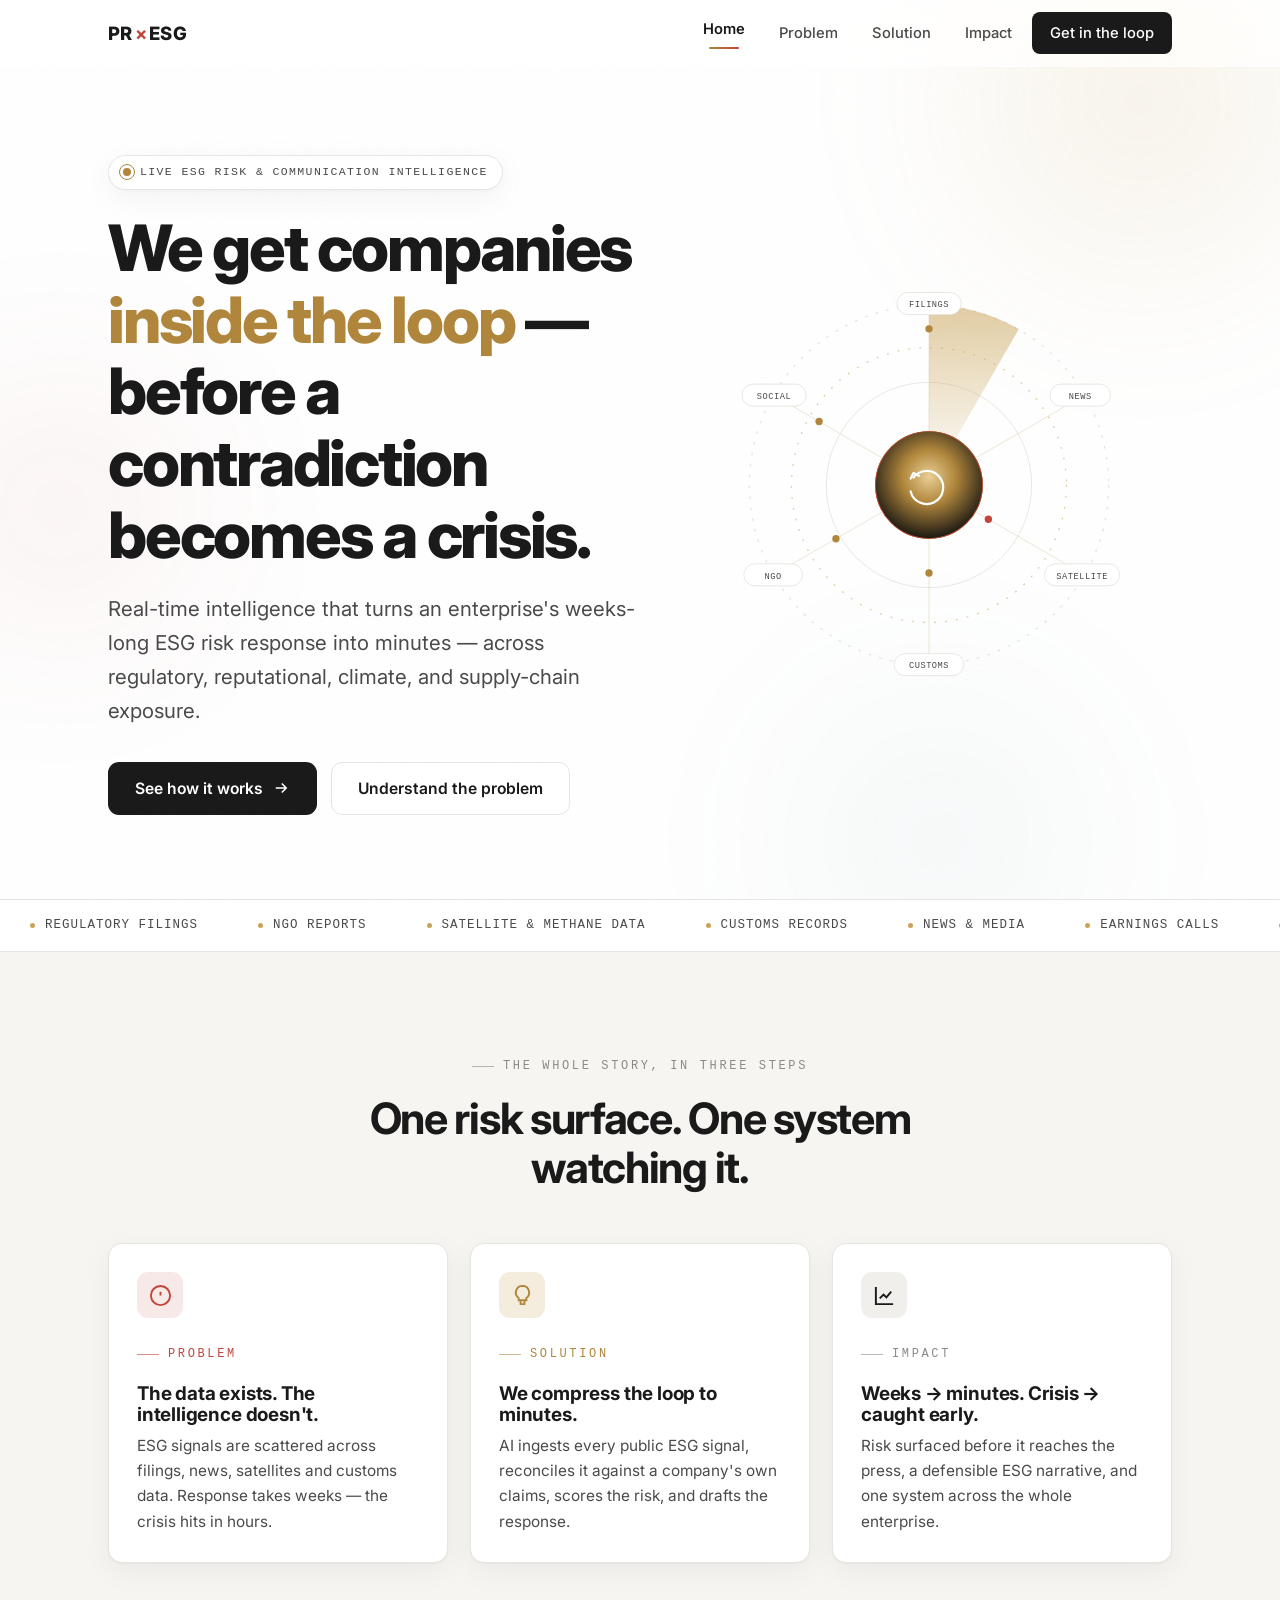
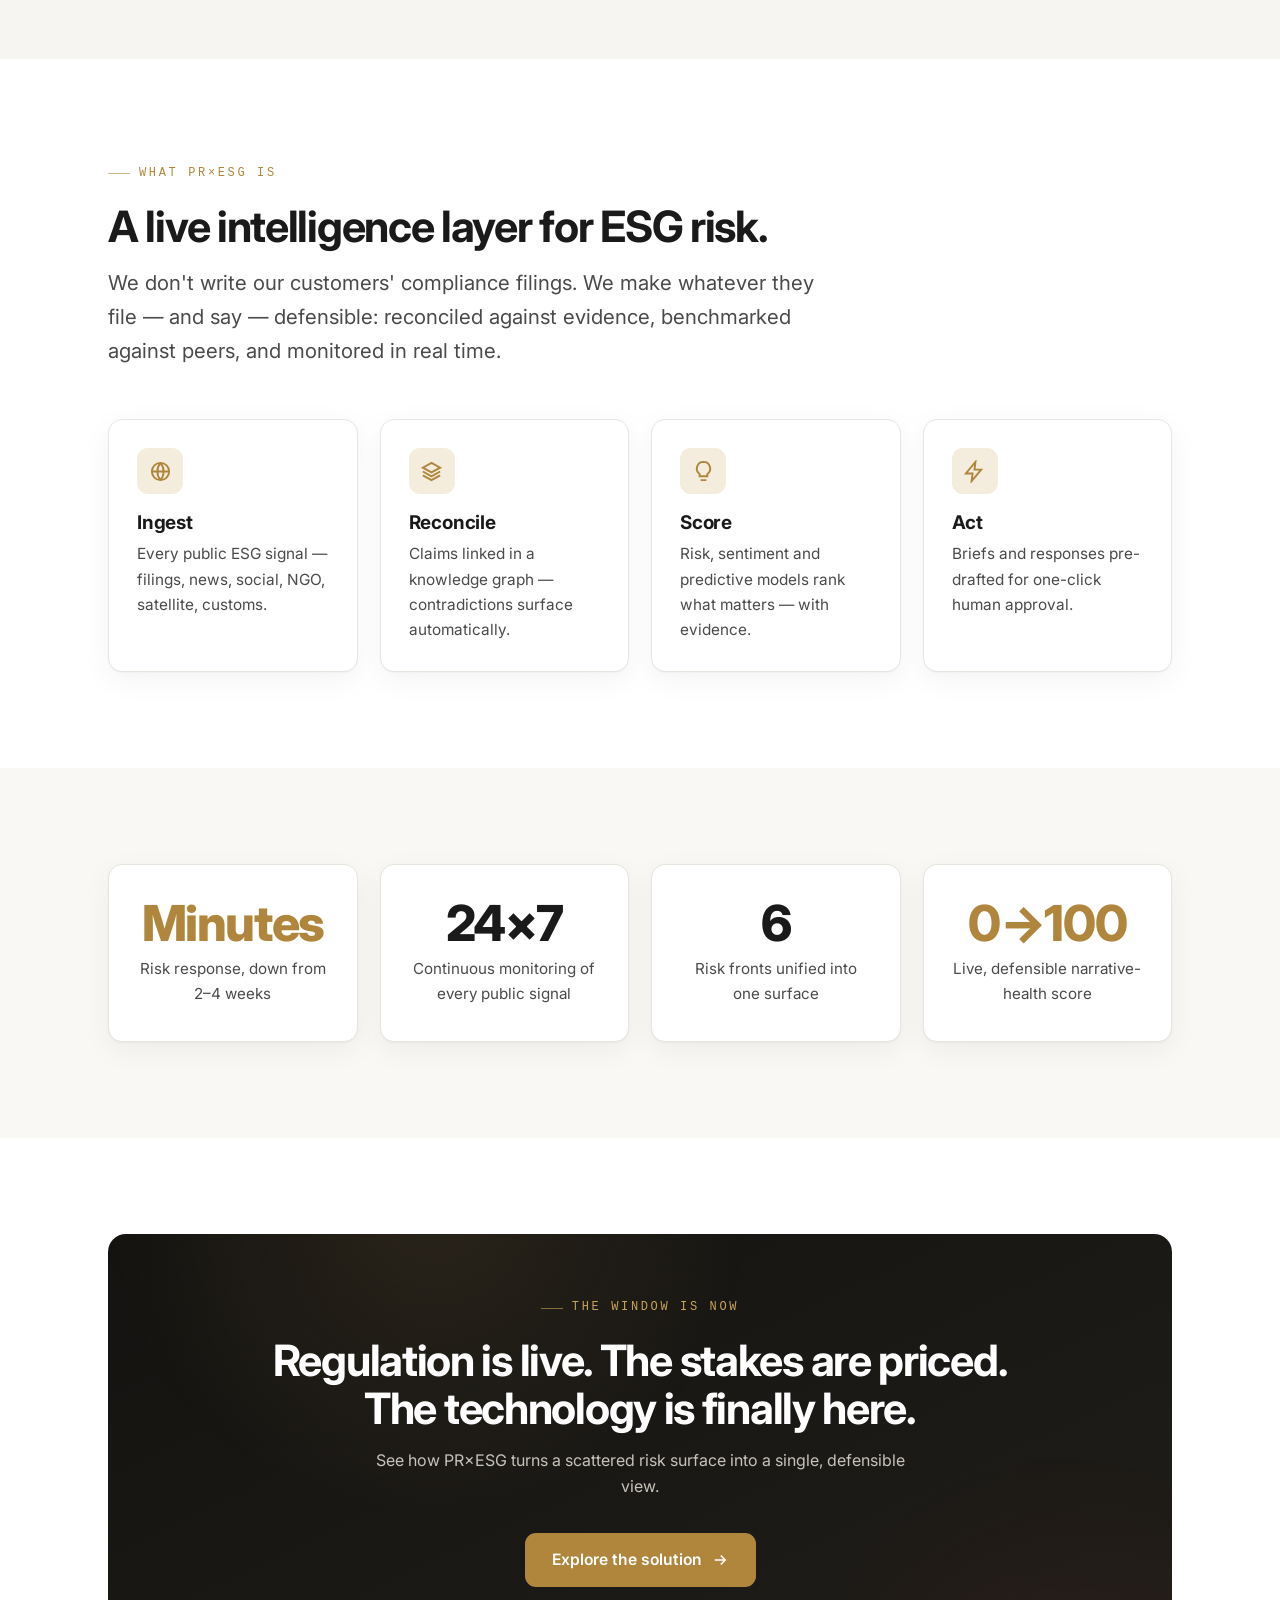
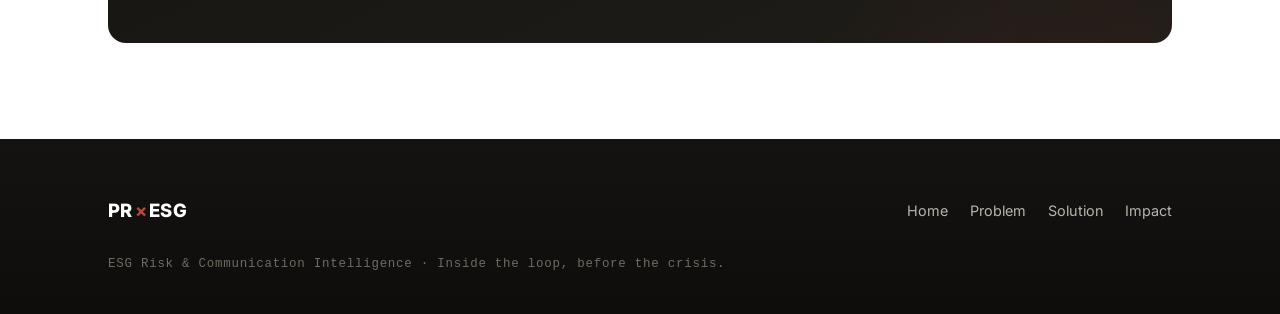
==== commit a8314102: "Point canonical/OG/sitemap URLs at custom domain prxesg.com Custom domain is live with HTTPS enforce" ====
--- a/index.html
+++ b/index.html
@@ -5,12 +5,12 @@
 <meta name="viewport" content="width=device-width, initial-scale=1.0">
 <title>PR×ESG — ESG Risk & Communication Intelligence</title>
 <meta name="description" content="Real-time intelligence that turns an enterprise's weeks-long ESG risk response into minutes.">
-<link rel="canonical" href="https://kishan0088.github.io/prxesg/">
+<link rel="canonical" href="https://prxesg.com/">
 <meta name="theme-color" content="#141311">
 <link rel="icon" href="favicon.svg" type="image/svg+xml">
 <meta property="og:type" content="website">
 <meta property="og:site_name" content="PR×ESG">
-<meta property="og:url" content="https://kishan0088.github.io/prxesg/">
+<meta property="og:url" content="https://prxesg.com/">
 <meta property="og:title" content="PR×ESG — ESG Risk &amp; Communication Intelligence">
 <meta property="og:description" content="Real-time intelligence that turns an enterprise's weeks-long ESG risk response into minutes.">
 <meta name="twitter:card" content="summary">
